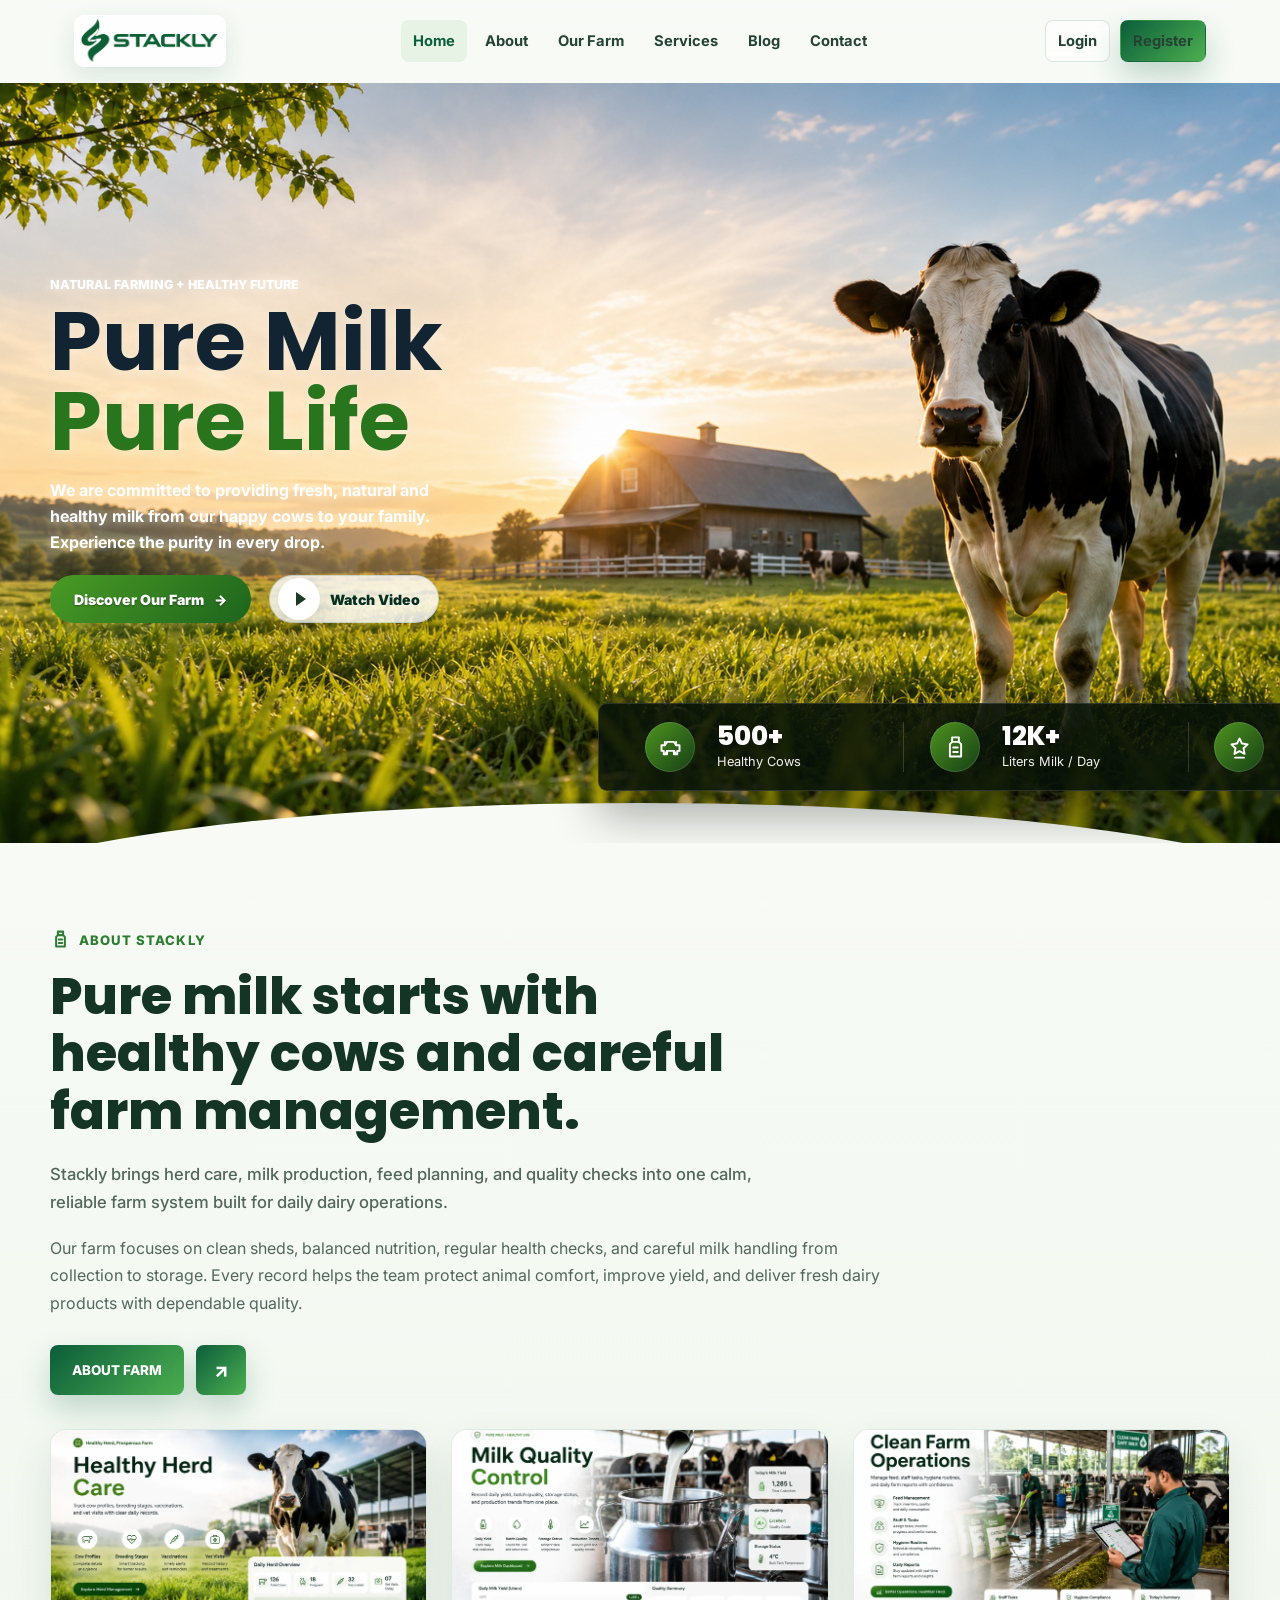
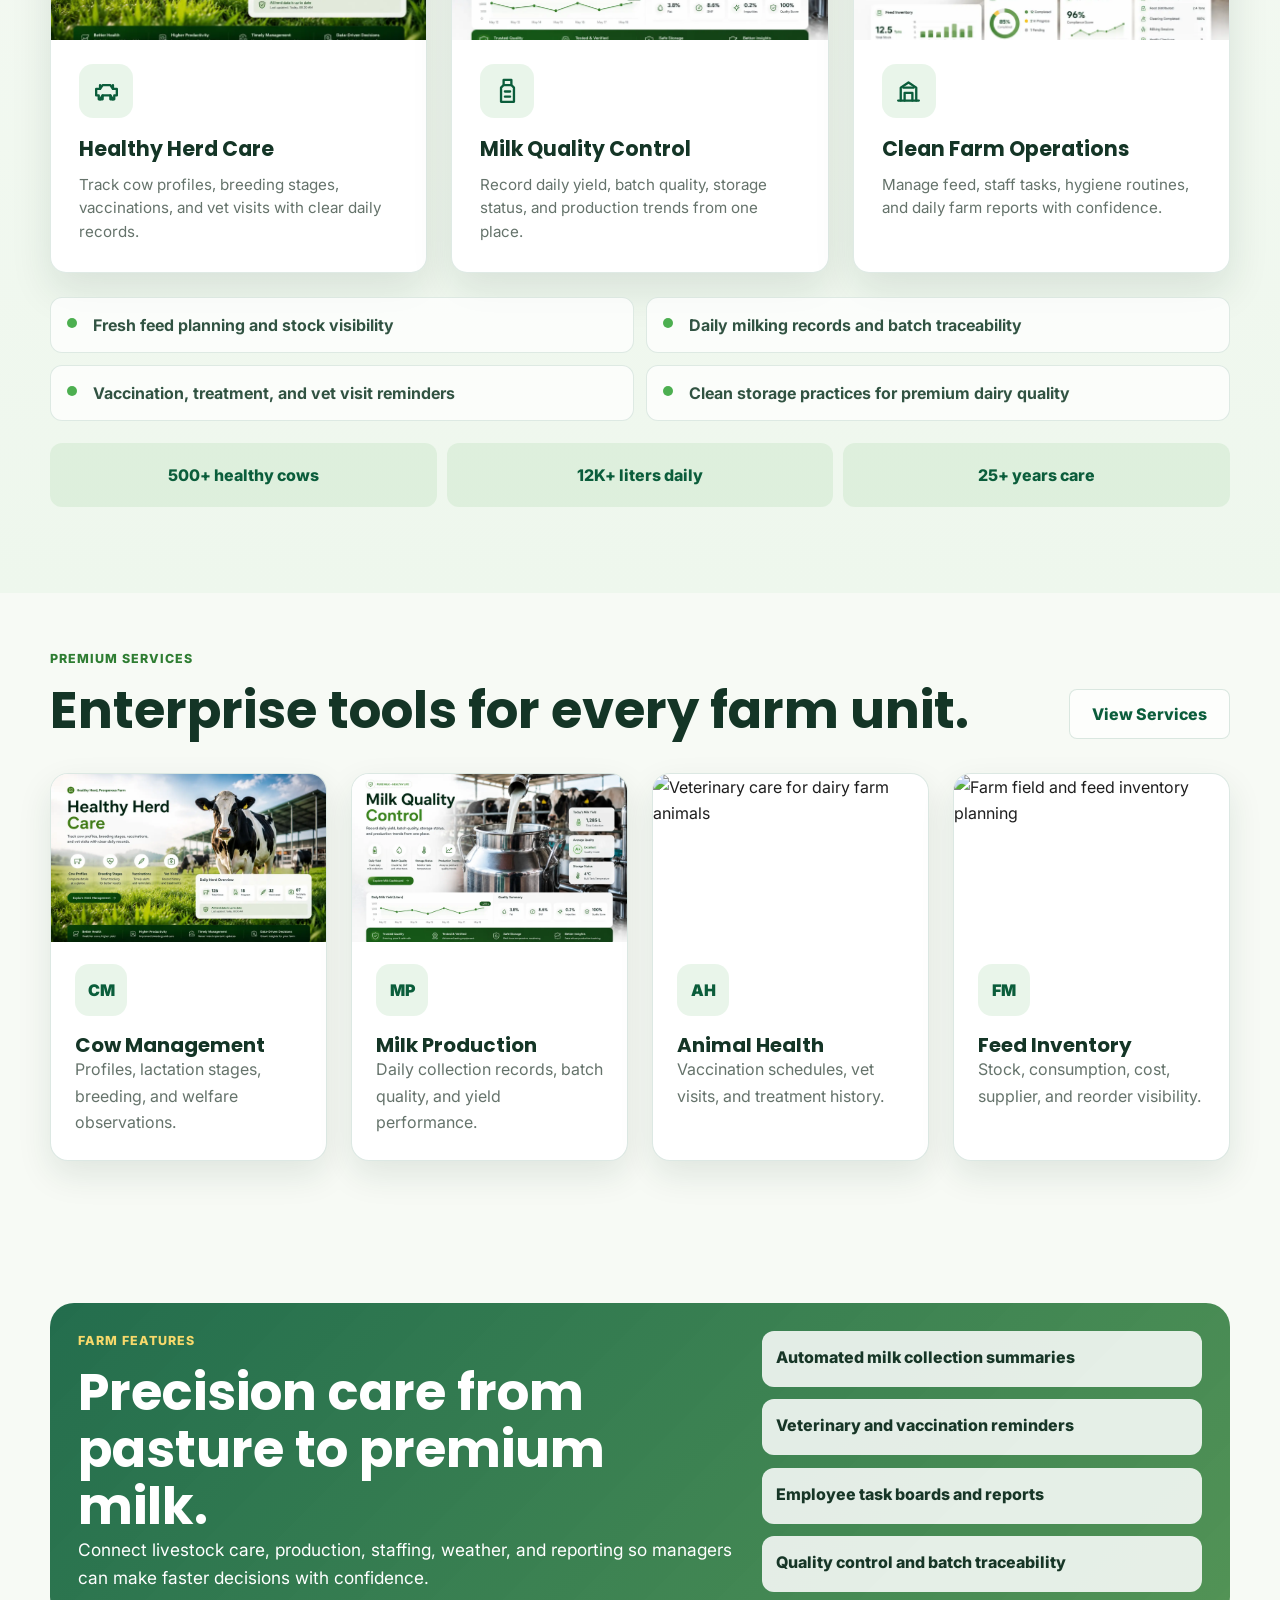
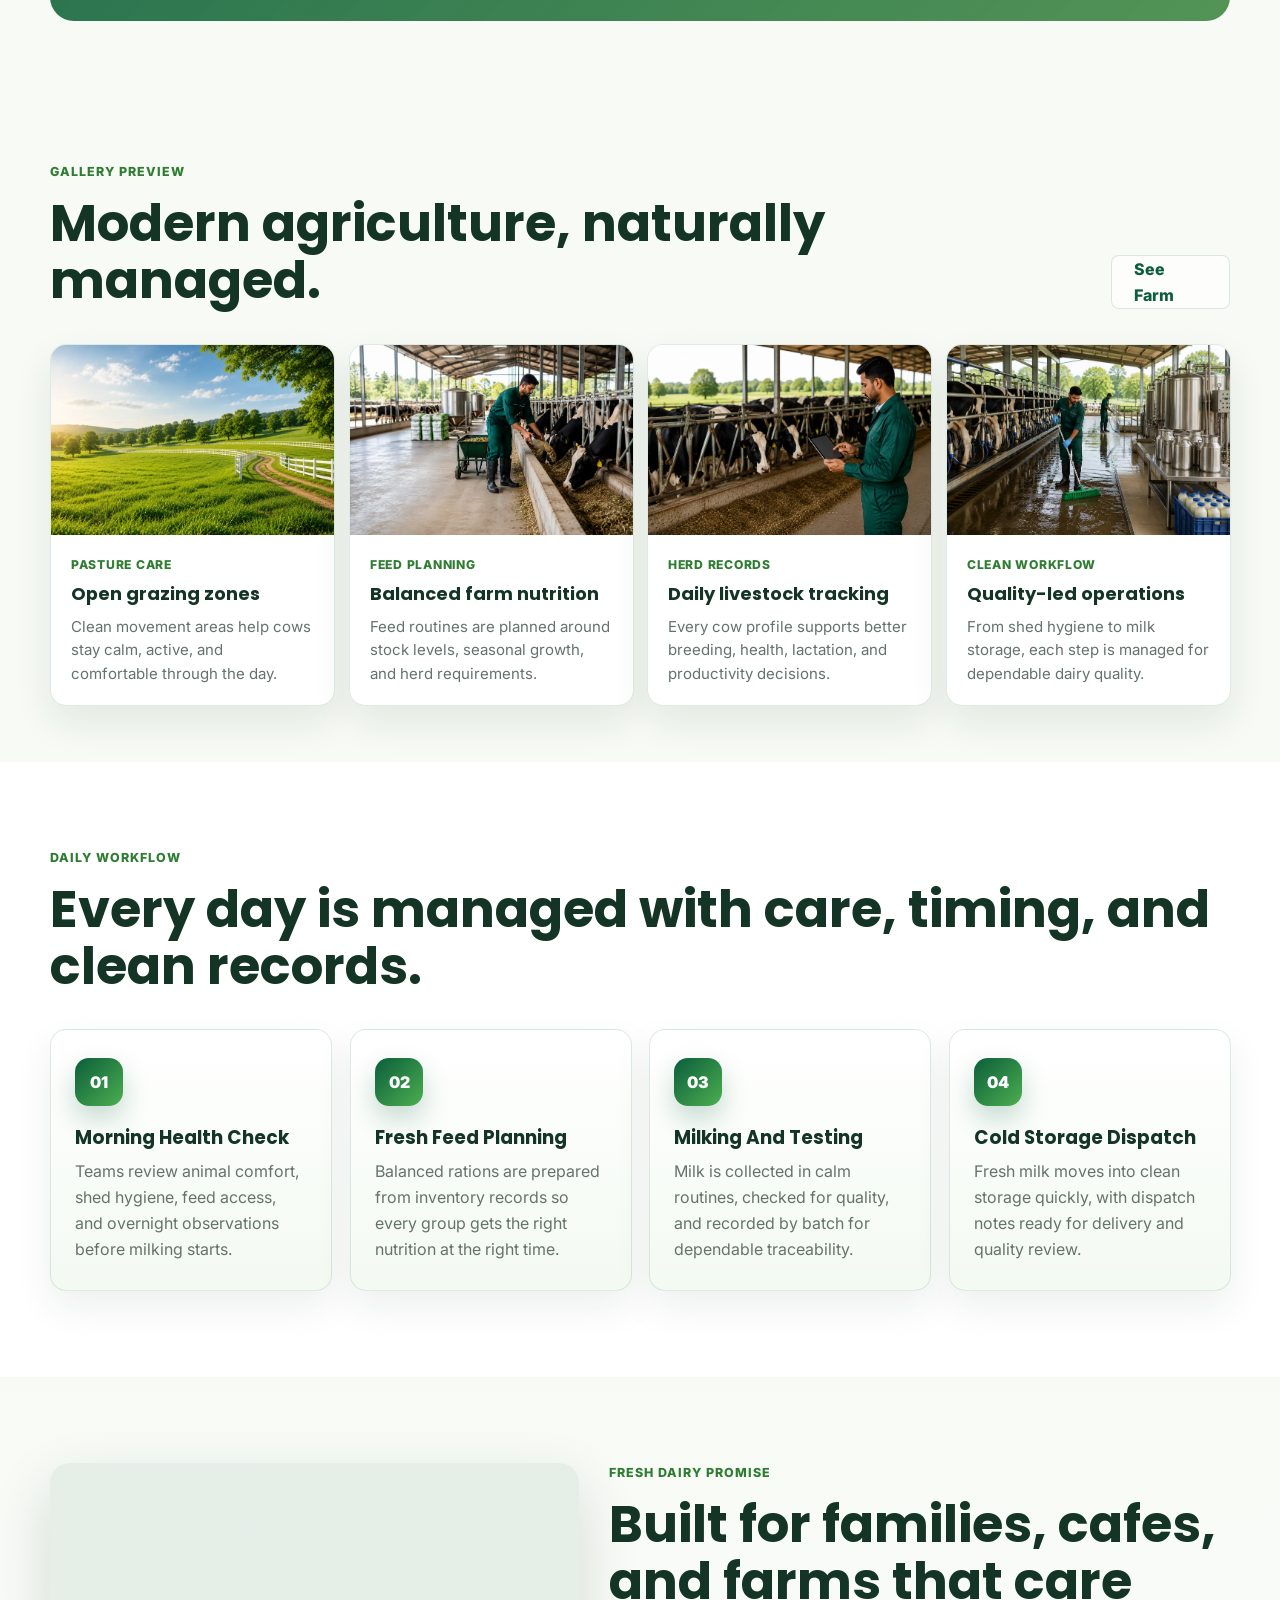
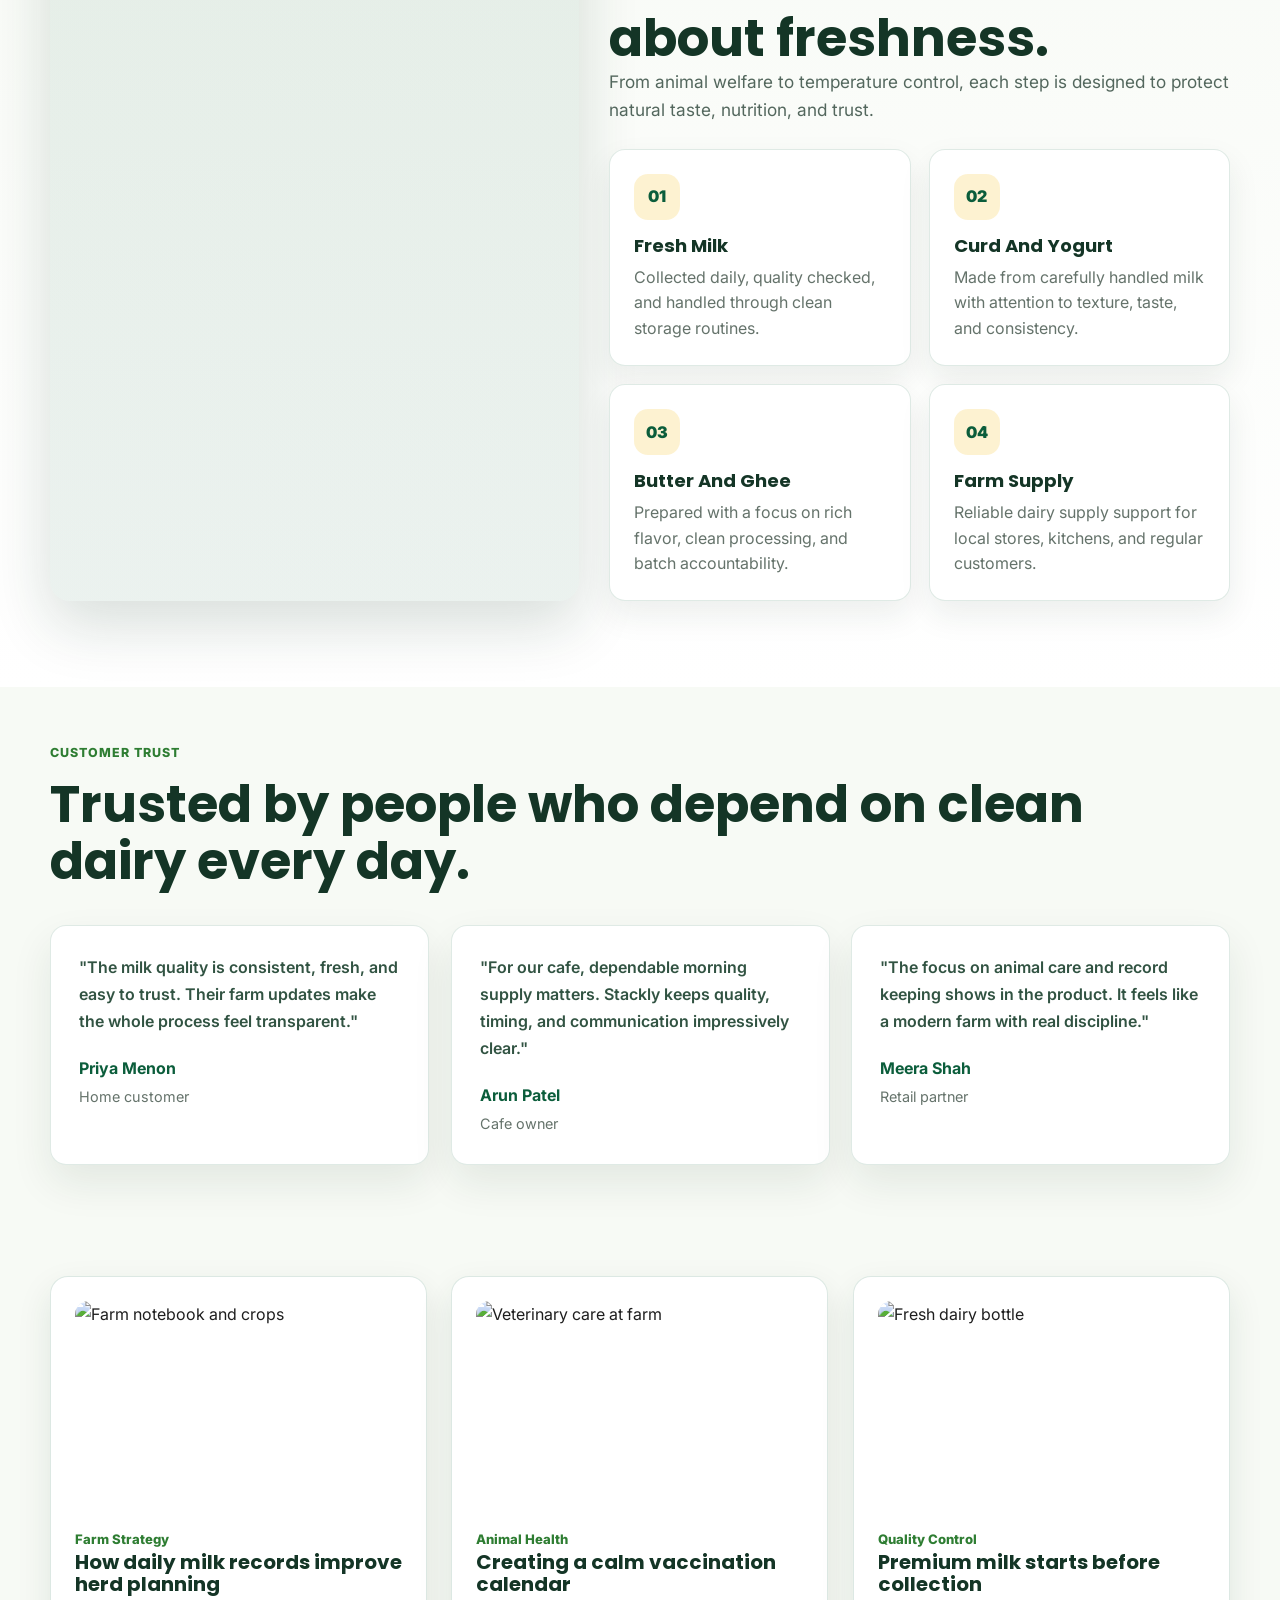
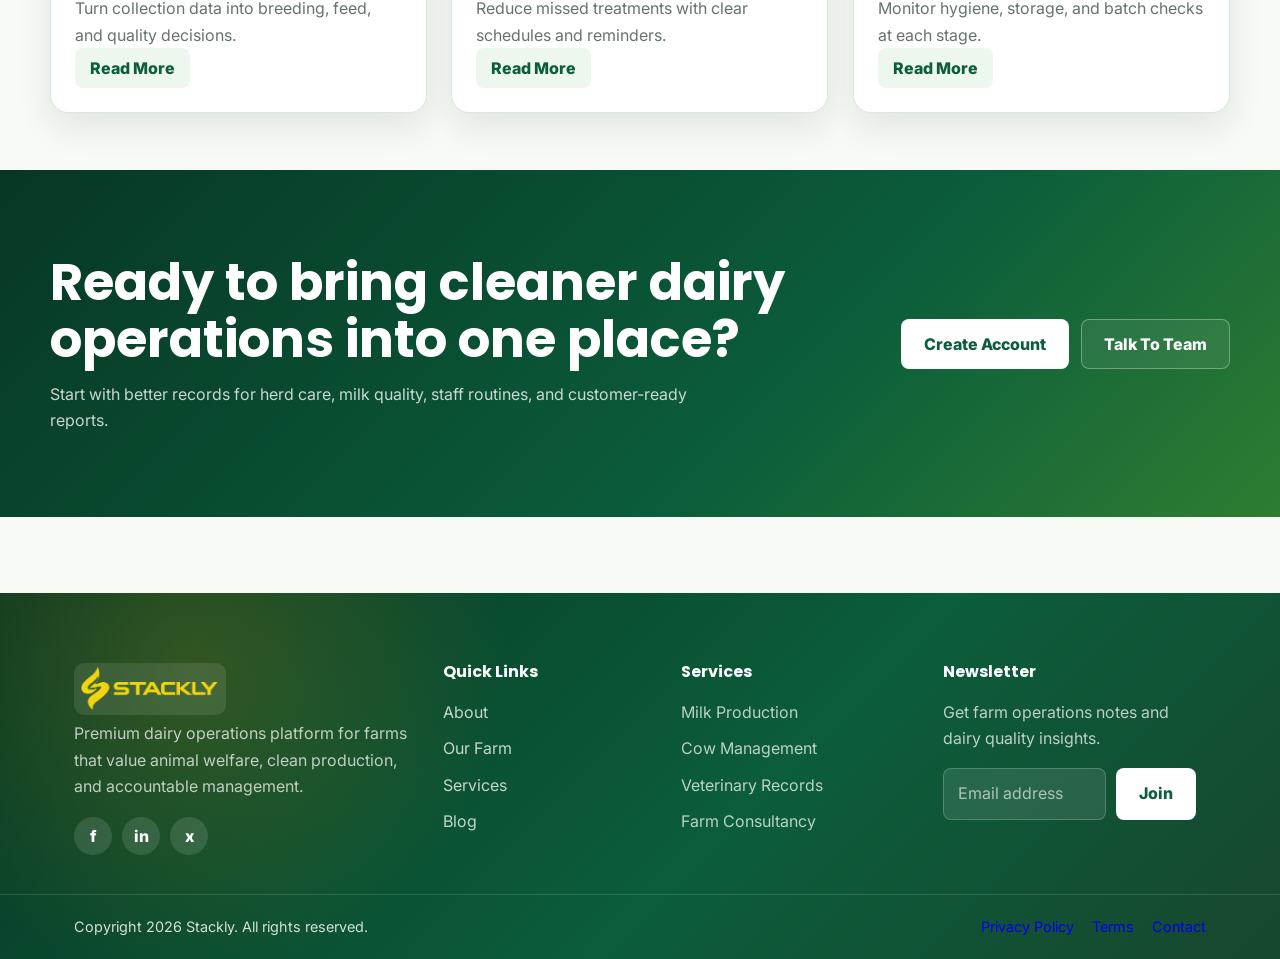
==== index.html @ cb180f00 "first commit" ====
<!DOCTYPE html>
<html lang="en">
<head>
  <meta charset="UTF-8">
  <meta name="viewport" content="width=device-width, initial-scale=1.0">
  <meta name="description" content="Stackly is a premium dairy farm management website for modern livestock, milk production, and farm operations.">
  <title>Stackly | Premium Dairy Farm Management</title>
  <link rel="stylesheet" href="css/style.css?v=9">
  <link rel="stylesheet" href="https://unpkg.com/aos@2.3.4/dist/aos.css">
  <style>
    .home-about {
      position: relative !important;
      overflow: hidden !important;
      padding: 86px 0 !important;
      background: linear-gradient(180deg, #f7faf5 0%, #eef7ed 100%) !important;
    }

    .home-about::before {
      content: none !important;
    }

    .home-about .container {
      width: min(100% - 48px, 1180px) !important;
      margin: 0 auto !important;
    }

    .home-about-grid {
      position: relative !important;
      z-index: 1 !important;
      display: grid !important;
      grid-template-columns: 1fr !important;
      gap: 0 !important;
      align-items: start !important;
    }

    .home-about-main {
      grid-column: 1 !important;
      padding: 0 !important;
      border: 0 !important;
      border-radius: 0 !important;
      background: transparent !important;
      box-shadow: none !important;
      backdrop-filter: none !important;
    }

    .about-kicker {
      display: inline-flex !important;
      align-items: center !important;
      gap: 8px !important;
      margin: 0 0 16px !important;
      color: #2e7d32 !important;
      font: 800 0.82rem/1 Inter, Arial, sans-serif !important;
      letter-spacing: 0.08em !important;
      text-transform: uppercase !important;
    }

    .about-kicker svg {
      width: 21px !important;
      height: 21px !important;
      fill: none !important;
      stroke: currentColor !important;
      stroke-width: 2.3 !important;
      stroke-linecap: round !important;
      stroke-linejoin: round !important;
    }

    .home-about-main h2 {
      max-width: 760px !important;
      color: #143526 !important;
      font: 800 clamp(2.15rem, 4vw, 3.35rem)/1.12 Poppins, Arial, sans-serif !important;
      letter-spacing: 0 !important;
      margin: 0 !important;
    }

    .home-about-main .lead {
      max-width: 760px !important;
      margin: 20px 0 0 !important;
      color: #53675d !important;
      font: 500 1.04rem/1.7 Inter, Arial, sans-serif !important;
    }

    .about-detail {
      max-width: 860px !important;
      margin: 18px 0 0 !important;
      color: #53675d !important;
      font: 400 1rem/1.72 Inter, Arial, sans-serif !important;
    }

    .home-about-actions {
      position: relative !important;
      display: flex !important;
      flex-wrap: wrap !important;
      align-items: center !important;
      gap: 12px !important;
      margin-top: 28px !important;
    }

    .home-about-actions::after {
      content: none !important;
    }

    .about-more,
    .about-arrow {
      min-height: 50px !important;
      display: inline-flex !important;
      align-items: center !important;
      justify-content: center !important;
      border-radius: 8px !important;
      color: #fff !important;
      background: linear-gradient(135deg, #0b5d3b, #4caf50) !important;
      font-weight: 800 !important;
      text-transform: uppercase !important;
      box-shadow: 0 14px 30px rgba(11, 93, 59, 0.22) !important;
      transform: none !important;
    }

    .about-more {
      padding: 0 22px !important;
      font-size: 0.84rem !important;
    }

    .about-arrow {
      width: 50px !important;
      font-size: 1.2rem !important;
      line-height: 1 !important;
    }

    .about-feature-grid {
      display: grid !important;
      grid-template-columns: repeat(3, minmax(0, 1fr)) !important;
      gap: 24px !important;
      margin-top: 34px !important;
    }

    .about-feature-card {
      min-height: 430px !important;
      padding: 0 0 28px !important;
      border: 1px solid rgba(11, 93, 59, 0.13) !important;
      border-radius: 16px !important;
      background: #fff !important;
      box-shadow: 0 18px 42px rgba(20, 54, 38, 0.11) !important;
      transform: none !important;
      overflow: hidden !important;
    }

    .about-feature-card img {
      width: 100% !important;
      height: 210px !important;
      margin: 0 0 24px !important;
      display: block !important;
      object-fit: cover !important;
      object-position: center !important;
      border-radius: 0 !important;
    }

    .about-feature-icon {
      width: 54px !important;
      height: 54px !important;
      display: grid !important;
      place-items: center !important;
      margin: 0 28px 18px !important;
      color: #0b5d3b !important;
      border-radius: 14px !important;
      background: rgba(76, 175, 80, 0.12) !important;
    }

    .about-feature-icon svg {
      width: 31px !important;
      height: 31px !important;
      fill: none !important;
      stroke: currentColor !important;
      stroke-width: 1.8 !important;
      stroke-linecap: round !important;
      stroke-linejoin: round !important;
    }

    .about-feature-card h3 {
      margin: 0 28px 11px !important;
      color: #143526 !important;
      font: 700 1.28rem/1.25 Poppins, Arial, sans-serif !important;
    }

    .about-feature-card p {
      max-width: none !important;
      color: #65736b !important;
      font: 400 0.95rem/1.55 Inter, Arial, sans-serif !important;
      margin: 0 28px !important;
    }

    .about-proof-row {
      display: grid !important;
      grid-template-columns: repeat(3, minmax(0, 1fr)) !important;
      gap: 10px !important;
      margin-top: 22px !important;
    }

    .about-proof-row span {
      min-height: 64px !important;
      display: grid !important;
      place-items: center !important;
      padding: 10px !important;
      border-radius: 12px !important;
      color: #0b5d3b !important;
      background: rgba(76, 175, 80, 0.1) !important;
      font-weight: 800 !important;
      text-align: center !important;
      line-height: 1.25 !important;
    }

    .about-care-list {
      display: grid !important;
      grid-template-columns: repeat(2, minmax(0, 1fr)) !important;
      gap: 12px !important;
      margin: 24px 0 0 !important;
      padding: 0 !important;
      list-style: none !important;
    }

    .about-care-list li {
      position: relative !important;
      padding: 14px 16px 14px 42px !important;
      border: 1px solid rgba(11, 93, 59, 0.12) !important;
      border-radius: 12px !important;
      color: #315342 !important;
      background: rgba(255, 255, 255, 0.72) !important;
      font-weight: 700 !important;
    }

    .about-care-list li::before {
      content: "" !important;
      position: absolute !important;
      left: 16px !important;
      top: 20px !important;
      width: 10px !important;
      height: 10px !important;
      border-radius: 50% !important;
      background: #4caf50 !important;
    }

    .service-card {
      overflow: hidden !important;
      padding: 0 0 24px !important;
    }

    .service-card-img {
      width: 100% !important;
      height: 168px !important;
      display: block !important;
      margin: 0 0 22px !important;
      object-fit: cover !important;
      object-position: center !important;
      border-radius: 0 !important;
    }

    .service-card .icon-box,
    .service-card h3,
    .service-card p {
      margin-left: 24px !important;
      margin-right: 24px !important;
    }

    .gallery-card {
      overflow: hidden !important;
      border: 1px solid rgba(11, 93, 59, 0.13) !important;
      border-radius: 16px !important;
      background: #ffffff !important;
      box-shadow: 0 16px 38px rgba(20, 54, 38, 0.09) !important;
      transition: transform 0.28s ease, box-shadow 0.28s ease !important;
    }

    .gallery-card:hover {
      transform: translateY(-6px) !important;
      box-shadow: 0 22px 48px rgba(20, 54, 38, 0.14) !important;
    }

    .gallery-card img {
      height: 190px !important;
      border-radius: 0 !important;
      margin: 0 !important;
    }

    .gallery-card-body {
      padding: 20px !important;
    }

    .gallery-card .meta {
      display: block !important;
      margin-bottom: 8px !important;
      color: #2e7d32 !important;
      font-size: 0.76rem !important;
      text-transform: uppercase !important;
      letter-spacing: 0.06em !important;
    }

    .gallery-card h3 {
      margin: 0 0 9px !important;
      color: #143526 !important;
      font-size: 1.12rem !important;
      line-height: 1.28 !important;
    }

    .gallery-card p {
      color: #65736b !important;
      font-size: 0.94rem !important;
      line-height: 1.55 !important;
    }

    .home-process {
      background: #ffffff !important;
    }

    .process-timeline {
      display: grid !important;
      grid-template-columns: repeat(4, minmax(0, 1fr)) !important;
      gap: 18px !important;
      counter-reset: process !important;
    }

    .process-step {
      position: relative !important;
      min-height: 260px !important;
      padding: 28px 24px !important;
      border: 1px solid rgba(11, 93, 59, 0.13) !important;
      border-radius: 16px !important;
      background: linear-gradient(180deg, #ffffff 0%, #f3faf2 100%) !important;
      box-shadow: 0 16px 36px rgba(20, 54, 38, 0.08) !important;
    }

    .process-step::before {
      counter-increment: process !important;
      content: "0" counter(process) !important;
      width: 48px !important;
      height: 48px !important;
      display: grid !important;
      place-items: center !important;
      margin-bottom: 22px !important;
      border-radius: 14px !important;
      color: #ffffff !important;
      background: linear-gradient(135deg, #0b5d3b, #4caf50) !important;
      font-weight: 900 !important;
      box-shadow: 0 12px 26px rgba(11, 93, 59, 0.22) !important;
    }

    .process-step h3 {
      margin: 0 0 10px !important;
      color: #143526 !important;
      font-size: 1.16rem !important;
    }

    .process-step p {
      color: #65736b !important;
      line-height: 1.62 !important;
    }

    .home-products {
      background: linear-gradient(180deg, #f7faf5 0%, #ffffff 100%) !important;
    }

    .product-showcase {
      display: grid !important;
      grid-template-columns: 0.92fr 1.08fr !important;
      gap: 30px !important;
      align-items: stretch !important;
    }

    .product-photo {
      min-height: 460px !important;
      border-radius: 20px !important;
      overflow: hidden !important;
      background: linear-gradient(rgba(11, 93, 59, 0.08), rgba(11, 93, 59, 0.08)), url("https://images.unsplash.com/photo-1628088062854-d1870b4553da?auto=format&fit=crop&w=1200&q=80") center/cover !important;
      box-shadow: 0 24px 60px rgba(20, 54, 38, 0.16) !important;
    }

    .product-grid {
      display: grid !important;
      grid-template-columns: repeat(2, minmax(0, 1fr)) !important;
      gap: 18px !important;
    }

    .product-card {
      padding: 24px !important;
      border: 1px solid rgba(11, 93, 59, 0.13) !important;
      border-radius: 16px !important;
      background: #ffffff !important;
      box-shadow: 0 14px 32px rgba(20, 54, 38, 0.08) !important;
    }

    .product-card span {
      width: 46px !important;
      height: 46px !important;
      display: grid !important;
      place-items: center !important;
      margin-bottom: 16px !important;
      border-radius: 14px !important;
      color: #0b5d3b !important;
      background: rgba(244, 180, 0, 0.18) !important;
      font-weight: 900 !important;
    }

    .product-card h3 {
      margin: 0 0 9px !important;
      color: #143526 !important;
      font-size: 1.14rem !important;
    }

    .product-card p {
      color: #65736b !important;
      line-height: 1.58 !important;
    }

    .testimonial-grid {
      display: grid !important;
      grid-template-columns: repeat(3, minmax(0, 1fr)) !important;
      gap: 22px !important;
    }

    .testimonial-card {
      padding: 28px !important;
      border: 1px solid rgba(11, 93, 59, 0.13) !important;
      border-radius: 16px !important;
      background: #ffffff !important;
      box-shadow: 0 18px 42px rgba(20, 54, 38, 0.09) !important;
    }

    .testimonial-card p {
      color: #315342 !important;
      font-weight: 600 !important;
      line-height: 1.68 !important;
    }

    .testimonial-card strong {
      display: block !important;
      margin-top: 20px !important;
      color: #0b5d3b !important;
    }

    .testimonial-card span {
      display: block !important;
      margin-top: 4px !important;
      color: #65736b !important;
      font-size: 0.9rem !important;
    }

    .home-cta {
      padding: 84px 0 !important;
      background: linear-gradient(135deg, #073723, #0b5d3b 62%, #2e7d32) !important;
    }

    .home-cta-box {
      display: grid !important;
      grid-template-columns: 1fr auto !important;
      gap: 26px !important;
      align-items: center !important;
    }

    .home-cta h2,
    .home-cta p {
      color: #ffffff !important;
    }

    .home-cta h2 {
      max-width: 760px !important;
      font-size: clamp(2rem, 4vw, 3.4rem) !important;
    }

    .home-cta p {
      max-width: 680px !important;
      margin-top: 12px !important;
      color: rgba(255, 255, 255, 0.78) !important;
      line-height: 1.66 !important;
    }

    .home-cta-actions {
      display: flex !important;
      flex-wrap: wrap !important;
      gap: 12px !important;
      justify-content: flex-end !important;
    }

    .home-cta .btn-outline {
      color: #ffffff !important;
      border-color: rgba(255, 255, 255, 0.32) !important;
      background: rgba(255, 255, 255, 0.08) !important;
    }

    .about-feature-card,
    .gallery-card,
    .process-step,
    .product-card,
    .testimonial-card {
      cursor: pointer !important;
      transition: transform 0.28s ease, box-shadow 0.28s ease, border-color 0.28s ease, background 0.28s ease, color 0.28s ease !important;
    }

    .about-feature-card:hover,
    .gallery-card:hover,
    .process-step:hover,
    .product-card:hover,
    .testimonial-card:hover {
      color: #ffffff !important;
      border-color: rgba(76, 175, 80, 0.62) !important;
      background: linear-gradient(135deg, #0b5d3b, #2e7d32) !important;
      box-shadow: 0 24px 58px rgba(11, 93, 59, 0.24) !important;
      transform: translateY(-6px) !important;
    }

    .about-feature-card:hover h3,
    .about-feature-card:hover p,
    .gallery-card:hover h3,
    .gallery-card:hover p,
    .gallery-card:hover .meta,
    .process-step:hover h3,
    .process-step:hover p,
    .product-card:hover h3,
    .product-card:hover p,
    .testimonial-card:hover p,
    .testimonial-card:hover strong,
    .testimonial-card:hover span {
      color: #ffffff !important;
    }

    .about-feature-card:hover .about-feature-icon,
    .product-card:hover span,
    .process-step:hover::before {
      color: #0b5d3b !important;
      background: rgba(255, 255, 255, 0.92) !important;
      box-shadow: 0 12px 26px rgba(0, 0, 0, 0.14) !important;
    }

    @media (max-width: 960px) {
      .home-about-grid {
        grid-template-columns: 1fr !important;
        gap: 24px !important;
      }

      .about-feature-grid {
        grid-template-columns: repeat(2, minmax(0, 1fr)) !important;
      }

      .process-timeline,
      .testimonial-grid {
        grid-template-columns: repeat(2, minmax(0, 1fr)) !important;
      }

      .product-showcase,
      .home-cta-box {
        grid-template-columns: 1fr !important;
      }

      .home-cta-actions {
        justify-content: flex-start !important;
      }

      .home-about-main {
        grid-column: 1 !important;
        padding: 0 !important;
      }
    }

    @media (max-width: 620px) {
      .home-about {
        padding: 62px 0 !important;
      }

      .home-about .container {
        width: min(100% - 32px, 1180px) !important;
      }

      .home-about-main {
        padding: 0 !important;
      }

      .about-feature-grid,
      .about-care-list,
      .about-proof-row,
      .process-timeline,
      .product-grid,
      .testimonial-grid {
        grid-template-columns: 1fr !important;
      }

      .product-photo {
        min-height: 320px !important;
      }

      .service-card-img {
        height: 210px !important;
      }

      .gallery-card img {
        height: 220px !important;
      }
    }
  </style>
</head>
<body>
  <header class="site-header">
    <div class="nav-wrap">
      <a class="brand" href="index.html" aria-label="Stackly home"><span class="brand-mark"><img src="assets/images/logo stackly.webp" alt="Stackly logo"></span></a>
      <button class="menu-toggle" aria-label="Open navigation" aria-expanded="false"><span></span><span></span><span></span></button>
      <div class="nav-panel">
        <nav class="nav-links" aria-label="Primary navigation">
          <a data-nav href="index.html">Home</a><a data-nav href="about.html">About</a><a data-nav href="our-farm.html">Our Farm</a><a data-nav href="services.html">Services</a><a data-nav href="blog.html">Blog</a><a data-nav href="contact.html">Contact</a>
        </nav>
        <div class="nav-actions"><a class="btn-outline" data-nav href="login.html">Login</a><a class="btn-solid" data-nav href="register.html">Register</a></div>
      </div>
    </div>
  </header>

  <main class="page-shell">
    <section class="hero hero-agri">
      <div class="container hero-agri-grid reveal">
        <div class="hero-agri-copy">
          <p class="hero-eyebrow">Natural Farming + Healthy Future</p>
          <h1>Pure Milk<br><span>Pure Life</span></h1>
          <p class="hero-agri-lead">We are committed to providing fresh, natural and healthy milk from our happy cows to your family. Experience the purity in every drop.</p>
          <div class="hero-agri-actions">
            <a class="hero-discover" href="our-farm.html">Discover Our Farm <span aria-hidden="true">&rarr;</span></a>
            <a class="hero-video" href="services.html" aria-label="Watch video"><span></span>Watch Video</a>
          </div>
        </div>
      </div>
      <div class="container hero-stats-panel reveal">
        <article><span class="hero-stat-icon" aria-hidden="true"><svg viewBox="0 0 24 24"><path d="M4 10h3l2-3h6l2 3h3v5h-2v3h-3v-3H9v3H6v-3H4v-5Z"/><path d="M7 10V7M17 10V7M9 15l-2 3M15 15l2 3"/></svg></span><strong>500+</strong><p>Healthy Cows</p></article>
        <article><span class="hero-stat-icon" aria-hidden="true"><svg viewBox="0 0 24 24"><path d="M9 3h6v4l2 2v11H7V9l2-2V3Z"/><path d="M9 7h6M10 12h4M10 16h4"/></svg></span><strong>12K+</strong><p>Liters Milk / Day</p></article>
        <article><span class="hero-stat-icon" aria-hidden="true"><svg viewBox="0 0 24 24"><path d="M12 4l2.2 4.5 5 .7-3.6 3.5.9 5-4.5-2.4-4.5 2.4.9-5L4.8 9.2l5-.7L12 4Z"/><path d="M8 21h8"/></svg></span><strong>25+</strong><p>Years Experience</p></article>
        <article><span class="hero-stat-icon" aria-hidden="true"><svg viewBox="0 0 24 24"><path d="M12 12a4 4 0 1 0 0-8 4 4 0 0 0 0 8Z"/><path d="M4 20c.8-4 3.7-6 8-6s7.2 2 8 6"/><path d="M5 11a3 3 0 0 0 2 5M19 11a3 3 0 0 1-2 5"/></svg></span><strong>15K+</strong><p>Happy Customers</p></article>
      </div>
    </section>

    <section class="section home-about">
      <div class="container home-about-grid">
        <div class="home-about-main reveal">
          <p class="about-kicker"><span aria-hidden="true"><svg viewBox="0 0 24 24"><path d="M9 3h6v4l2 2v11H7V9l2-2V3Z"/><path d="M9 7h6M10 12h4M10 16h4"/></svg></span> About Stackly</p>
          <h2>Pure milk starts with healthy cows and careful farm management.</h2>
          <p class="lead">Stackly brings herd care, milk production, feed planning, and quality checks into one calm, reliable farm system built for daily dairy operations.</p>
          <p class="about-detail">Our farm focuses on clean sheds, balanced nutrition, regular health checks, and careful milk handling from collection to storage. Every record helps the team protect animal comfort, improve yield, and deliver fresh dairy products with dependable quality.</p>
          <div class="home-about-actions">
            <a class="about-more" href="about.html">About Farm</a>
            <a class="about-arrow" href="about.html" aria-label="Learn more about Stackly">&nearr;</a>
          </div>
          <div class="about-feature-grid">
            <article class="about-feature-card">
              <img src="assets/images/healthy-herd-care-hero.webp" alt="Healthy dairy cow in pasture">
              <span class="about-feature-icon" aria-hidden="true"><svg viewBox="0 0 24 24"><path d="M4 10h3l2-3h6l2 3h3v5h-2v3h-3v-3H9v3H6v-3H4v-5Z"/><path d="M7 10V7M17 10V7M9 15l-2 3M15 15l2 3"/></svg></span>
              <h3>Healthy Herd Care</h3>
              <p>Track cow profiles, breeding stages, vaccinations, and vet visits with clear daily records.</p>
            </article>
            <article class="about-feature-card">
              <img src="assets/images/milk-quality-control-hero.webp" alt="Fresh milk quality testing and dairy production">
              <span class="about-feature-icon" aria-hidden="true"><svg viewBox="0 0 24 24"><path d="M9 3h6v4l2 2v11H7V9l2-2V3Z"/><path d="M9 7h6M10 12h4M10 16h4"/></svg></span>
              <h3>Milk Quality Control</h3>
              <p>Record daily yield, batch quality, storage status, and production trends from one place.</p>
            </article>
            <article class="about-feature-card">
              <img src="assets/images/clean-farm-operations-hero.webp" alt="Clean modern dairy farm operations">
              <span class="about-feature-icon" aria-hidden="true"><svg viewBox="0 0 24 24"><path d="M4 19h16"/><path d="M6 19V9l6-4 6 4v10"/><path d="M9 19v-6h6v6"/><path d="M8 9h8"/></svg></span>
              <h3>Clean Farm Operations</h3>
              <p>Manage feed, staff tasks, hygiene routines, and daily farm reports with confidence.</p>
            </article>
          </div>
          <ul class="about-care-list">
            <li>Fresh feed planning and stock visibility</li>
            <li>Daily milking records and batch traceability</li>
            <li>Vaccination, treatment, and vet visit reminders</li>
            <li>Clean storage practices for premium dairy quality</li>
          </ul>
          <div class="about-proof-row" aria-label="Stackly highlights">
            <span>500+ healthy cows</span>
            <span>12K+ liters daily</span>
            <span>25+ years care</span>
          </div>
        </div>
      </div>
    </section>

    <section class="section compact">
      <div class="container">
        <div class="section-head reveal"><div><p class="section-kicker">Premium services</p><h2>Enterprise tools for every farm unit.</h2></div><a class="btn-outline" href="services.html">View Services</a></div>
        <div class="grid-4">
          <article class="card service-card reveal"><img class="service-card-img" src="assets/images/healthy-herd-care-hero.webp" alt="Dairy cows tracked for herd management"><span class="icon-box">CM</span><h3>Cow Management</h3><p>Profiles, lactation stages, breeding, and welfare observations.</p></article>
          <article class="card service-card reveal"><img class="service-card-img" src="assets/images/milk-quality-control-hero.webp" alt="Milk production and quality control process"><span class="icon-box">MP</span><h3>Milk Production</h3><p>Daily collection records, batch quality, and yield performance.</p></article>
          <article class="card service-card reveal"><img class="service-card-img" src="https://images.unsplash.com/photo-1516253593875-bd7ba052fbc5?auto=format&fit=crop&w=800&q=80" alt="Veterinary care for dairy farm animals"><span class="icon-box">AH</span><h3>Animal Health</h3><p>Vaccination schedules, vet visits, and treatment history.</p></article>
          <article class="card service-card reveal"><img class="service-card-img" src="https://images.unsplash.com/photo-1560493676-04071c5f467b?auto=format&fit=crop&w=800&q=80" alt="Farm field and feed inventory planning"><span class="icon-box">FM</span><h3>Feed Inventory</h3><p>Stock, consumption, cost, supplier, and reorder visibility.</p></article>
        </div>
      </div>
    </section>

    <section class="section">
      <div class="container feature-band reveal">
        <div><p class="section-kicker" style="color:#f7d96b">Farm features</p><h2>Precision care from pasture to premium milk.</h2><p class="lead">Connect livestock care, production, staffing, weather, and reporting so managers can make faster decisions with confidence.</p></div>
        <ul class="feature-list"><li>Automated milk collection summaries</li><li>Veterinary and vaccination reminders</li><li>Employee task boards and reports</li><li>Quality control and batch traceability</li></ul>
      </div>
    </section>

    <section class="section compact">
      <div class="container">
        <div class="section-head reveal"><div><p class="section-kicker">Gallery preview</p><h2>Modern agriculture, naturally managed.</h2></div><a class="btn-outline" href="our-farm.html">See Farm</a></div>
        <div class="gallery-grid reveal">
          <article class="gallery-card"><img src="assets/images/pasture-care-background.webp" alt="Cow in open pasture"><div class="gallery-card-body"><span class="meta">Pasture care</span><h3>Open grazing zones</h3><p>Clean movement areas help cows stay calm, active, and comfortable through the day.</p></div></article>
          <article class="gallery-card"><img src="assets/images/feed-planning-background.webp" alt="Agricultural field at sunrise"><div class="gallery-card-body"><span class="meta">Feed planning</span><h3>Balanced farm nutrition</h3><p>Feed routines are planned around stock levels, seasonal growth, and herd requirements.</p></div></article>
          <article class="gallery-card"><img src="assets/images/herd-records-background.webp" alt="Dairy cattle on a farm"><div class="gallery-card-body"><span class="meta">Herd records</span><h3>Daily livestock tracking</h3><p>Every cow profile supports better breeding, health, lactation, and productivity decisions.</p></div></article>
          <article class="gallery-card"><img src="assets/images/clean-workflow-quality-led-operations.webp" alt="Green rural landscape"><div class="gallery-card-body"><span class="meta">Clean workflow</span><h3>Quality-led operations</h3><p>From shed hygiene to milk storage, each step is managed for dependable dairy quality.</p></div></article>
        </div>
      </div>
    </section>

    <section class="section home-process">
      <div class="container">
        <div class="section-head reveal"><div><p class="section-kicker">Daily workflow</p><h2>Every day is managed with care, timing, and clean records.</h2></div></div>
        <div class="process-timeline">
          <article class="process-step reveal"><h3>Morning Health Check</h3><p>Teams review animal comfort, shed hygiene, feed access, and overnight observations before milking starts.</p></article>
          <article class="process-step reveal"><h3>Fresh Feed Planning</h3><p>Balanced rations are prepared from inventory records so every group gets the right nutrition at the right time.</p></article>
          <article class="process-step reveal"><h3>Milking And Testing</h3><p>Milk is collected in calm routines, checked for quality, and recorded by batch for dependable traceability.</p></article>
          <article class="process-step reveal"><h3>Cold Storage Dispatch</h3><p>Fresh milk moves into clean storage quickly, with dispatch notes ready for delivery and quality review.</p></article>
        </div>
      </div>
    </section>

    <section class="section home-products">
      <div class="container product-showcase">
        <div class="product-photo reveal" role="img" aria-label="Fresh dairy products and milk bottles"></div>
        <div class="reveal">
          <p class="section-kicker">Fresh dairy promise</p>
          <h2>Built for families, cafes, and farms that care about freshness.</h2>
          <p class="lead">From animal welfare to temperature control, each step is designed to protect natural taste, nutrition, and trust.</p>
          <div class="product-grid" style="margin-top:24px">
            <article class="product-card"><span>01</span><h3>Fresh Milk</h3><p>Collected daily, quality checked, and handled through clean storage routines.</p></article>
            <article class="product-card"><span>02</span><h3>Curd And Yogurt</h3><p>Made from carefully handled milk with attention to texture, taste, and consistency.</p></article>
            <article class="product-card"><span>03</span><h3>Butter And Ghee</h3><p>Prepared with a focus on rich flavor, clean processing, and batch accountability.</p></article>
            <article class="product-card"><span>04</span><h3>Farm Supply</h3><p>Reliable dairy supply support for local stores, kitchens, and regular customers.</p></article>
          </div>
        </div>
      </div>
    </section>

    <section class="section compact">
      <div class="container">
        <div class="section-head reveal"><div><p class="section-kicker">Customer trust</p><h2>Trusted by people who depend on clean dairy every day.</h2></div></div>
        <div class="testimonial-grid">
          <article class="testimonial-card reveal"><p>"The milk quality is consistent, fresh, and easy to trust. Their farm updates make the whole process feel transparent."</p><strong>Priya Menon</strong><span>Home customer</span></article>
          <article class="testimonial-card reveal"><p>"For our cafe, dependable morning supply matters. Stackly keeps quality, timing, and communication impressively clear."</p><strong>Arun Patel</strong><span>Cafe owner</span></article>
          <article class="testimonial-card reveal"><p>"The focus on animal care and record keeping shows in the product. It feels like a modern farm with real discipline."</p><strong>Meera Shah</strong><span>Retail partner</span></article>
        </div>
      </div>
    </section>

    <section class="section compact">
      <div class="container grid-3">
        <article class="card blog-card reveal"><img src="https://images.unsplash.com/photo-1499529112087-3cb3b73cec95?auto=format&fit=crop&w=800&q=80" alt="Farm notebook and crops"><p class="meta">Farm Strategy</p><h3>How daily milk records improve herd planning</h3><p>Turn collection data into breeding, feed, and quality decisions.</p><a class="btn-small" href="blog.html">Read More</a></article>
        <article class="card blog-card reveal"><img src="https://images.unsplash.com/photo-1516253593875-bd7ba052fbc5?auto=format&fit=crop&w=800&q=80" alt="Veterinary care at farm"><p class="meta">Animal Health</p><h3>Creating a calm vaccination calendar</h3><p>Reduce missed treatments with clear schedules and reminders.</p><a class="btn-small" href="blog.html">Read More</a></article>
        <article class="card blog-card reveal"><img src="https://images.unsplash.com/photo-1516467508483-a7212febe31a?auto=format&fit=crop&w=800&q=80" alt="Fresh dairy bottle"><p class="meta">Quality Control</p><h3>Premium milk starts before collection</h3><p>Monitor hygiene, storage, and batch checks at each stage.</p><a class="btn-small" href="blog.html">Read More</a></article>
      </div>
    </section>

    <section class="home-cta">
      <div class="container home-cta-box reveal">
        <div>
          <h2>Ready to bring cleaner dairy operations into one place?</h2>
          <p>Start with better records for herd care, milk quality, staff routines, and customer-ready reports.</p>
        </div>
        <div class="home-cta-actions">
          <a class="btn-light" href="register.html">Create Account</a>
          <a class="btn-outline" href="contact.html">Talk To Team</a>
        </div>
      </div>
    </section>
  </main>

  <footer class="site-footer">
    <div class="footer-grid">
      <div class="footer-col"><a class="brand" href="index.html"><span class="brand-mark"><img src="assets/images/logo stackly.webp" alt="Stackly logo"></span></a><p>Premium dairy operations platform for farms that value animal welfare, clean production, and accountable management.</p><div class="social-row"><a href="404.html">f</a><a href="404.html">in</a><a href="404.html">x</a></div></div>
      <div class="footer-col"><h3>Quick Links</h3><ul><li><a href="about.html">About</a></li><li><a href="our-farm.html">Our Farm</a></li><li><a href="services.html">Services</a></li><li><a href="blog.html">Blog</a></li></ul></div>
      <div class="footer-col"><h3>Services</h3><ul><li>Milk Production</li><li>Cow Management</li><li>Veterinary Records</li><li>Farm Consultancy</li></ul></div>
      <div class="footer-col"><h3>Newsletter</h3><p>Get farm operations notes and dairy quality insights.</p><form class="newsletter-form" data-newsletter><input type="email" placeholder="Email address" required><button class="btn-light" type="submit">Join</button><span class="success-message"></span></form></div>
    </div>
    <div class="footer-bottom"><div class="footer-bottom-inner"><span>Copyright <span data-year></span> Stackly. All rights reserved.</span><div class="footer-legal"><a href="404.html">Privacy Policy</a><a href="404.html">Terms</a><a href="contact.html">Contact</a></div></div></div>
  </footer>
  <button class="back-to-top" aria-label="Back to top">&uarr;</button>
  <script src="js/navigation.js"></script><script src="https://unpkg.com/aos@2.3.4/dist/aos.js"></script><script src="js/animations.js"></script><script src="js/counter.js"></script><script src="js/slider.js"></script><script src="js/main.js"></script>
</body>
</html>
---- css/style.css ----
@import url("https://fonts.googleapis.com/css2?family=Inter:wght@400;500;600;700;800&family=Poppins:wght@600;700;800&display=swap");
@import url("./variables.css");
@import url("./header.css");
@import url("./footer.css");
@import url("./animations.css");
@import url("./pages.css?v=3");
@import url("./responsive.css?v=3");

* {
  box-sizing: border-box;
}

html {
  scroll-behavior: smooth;
}

body {
  margin: 0;
  min-width: 320px;
  color: var(--text);
  background: var(--background);
  font-family: var(--font-body);
  line-height: 1.65;
}

body.nav-open {
  overflow: hidden;
}

img {
  max-width: 100%;
  display: block;
}

a {
  text-decoration: none;
}

ul {
  list-style: none;
  padding: 0;
  margin: 0;
}

button,
input,
textarea,
select {
  font: inherit;
}

button,
a {
  -webkit-tap-highlight-color: transparent;
}

.container {
  width: min(100% - 48px, var(--max));
  margin: 0 auto;
}

.section {
  padding: 86px 0;
}

.section.compact {
  padding: 56px 0;
}

.section-kicker {
  margin: 0 0 12px;
  color: var(--secondary);
  font-weight: 800;
  text-transform: uppercase;
  letter-spacing: 0.08em;
  font-size: 0.78rem;
}

h1,
h2,
h3,
h4 {
  margin: 0;
  color: #143526;
  font-family: var(--font-heading);
  line-height: 1.12;
}

h1 {
  font-size: clamp(2.8rem, 7vw, 5.9rem);
  letter-spacing: 0;
}

h2 {
  font-size: clamp(2rem, 4vw, 3.45rem);
}

h3 {
  font-size: 1.25rem;
}

p {
  margin: 0;
  color: var(--muted);
}

.lead {
  max-width: 720px;
  font-size: 1.08rem;
  color: #53675d;
}

.section-head {
  display: flex;
  align-items: end;
  justify-content: space-between;
  gap: 24px;
  margin-bottom: 34px;
}

.section-head p {
  max-width: 560px;
}

.btn-solid,
.btn-outline,
.btn-light,
.btn-small {
  position: relative;
  overflow: hidden;
  display: inline-flex;
  align-items: center;
  justify-content: center;
  gap: 8px;
  border-radius: var(--radius);
  border: 1px solid transparent;
  cursor: pointer;
  font-weight: 800;
  transition: transform 0.2s ease, box-shadow 0.2s ease, background 0.2s ease;
}

.btn-solid {
  min-height: 50px;
  padding: 0 22px;
  color: var(--white);
  background: linear-gradient(135deg, var(--primary), var(--accent));
  box-shadow: 0 14px 30px rgba(11, 93, 59, 0.24);
}

.btn-outline {
  min-height: 50px;
  padding: 0 22px;
  color: var(--primary);
  background: rgba(255, 255, 255, 0.68);
  border-color: var(--line);
}

.btn-light {
  min-height: 50px;
  padding: 0 22px;
  color: var(--primary);
  background: var(--white);
}

.btn-small {
  min-height: 40px;
  padding: 0 14px;
  color: var(--primary);
  background: rgba(76, 175, 80, 0.1);
}

.btn-solid:hover,
.btn-outline:hover,
.btn-light:hover,
.btn-small:hover,
.card:hover {
  transform: translateY(-3px);
}

.card {
  border: 1px solid var(--line);
  border-radius: var(--radius-lg);
  background: var(--white);
  box-shadow: var(--shadow-soft);
  transition: transform 0.25s ease, box-shadow 0.25s ease, border-color 0.25s ease, background 0.25s ease, color 0.25s ease;
}

.card:not(.contact-form):hover {
  color: var(--white);
  border-color: rgba(76, 175, 80, 0.62);
  background: linear-gradient(135deg, #0b5d3b, #2e7d32);
  box-shadow: 0 24px 58px rgba(11, 93, 59, 0.24);
  cursor: pointer;
}

.card:not(.contact-form):hover h1,
.card:not(.contact-form):hover h2,
.card:not(.contact-form):hover h3,
.card:not(.contact-form):hover h4,
.card:not(.contact-form):hover p,
.card:not(.contact-form):hover li,
.card:not(.contact-form):hover strong,
.card:not(.contact-form):hover span,
.card:not(.contact-form):hover .meta,
.card:not(.contact-form):hover .stat-number {
  color: var(--white);
}

.card:not(.contact-form):hover .icon-box,
.card:not(.contact-form):hover .timeline-year {
  color: #0b5d3b;
  background: rgba(255, 255, 255, 0.92);
}

.feature-card,
.service-card,
.blog-card,
.value-card,
.timeline-item,
.dashboard-card,
.sidebar-box {
  cursor: pointer;
}

.glass {
  border: 1px solid rgba(255, 255, 255, 0.42);
  background: var(--glass);
  box-shadow: var(--shadow-soft);
  backdrop-filter: blur(20px);
}

.grid-2,
.grid-3,
.grid-4 {
  display: grid;
  gap: 24px;
}

.grid-2 { grid-template-columns: repeat(2, minmax(0, 1fr)); }
.grid-3 { grid-template-columns: repeat(3, minmax(0, 1fr)); }
.grid-4 { grid-template-columns: repeat(4, minmax(0, 1fr)); }

.stat-number {
  color: var(--primary);
  font: 800 2.45rem var(--font-heading);
}

.form-field {
  position: relative;
  display: grid;
  gap: 8px;
}

.form-field label {
  color: #2d4739;
  font-weight: 800;
  font-size: 0.9rem;
}

input,
textarea,
select {
  width: 100%;
  min-height: 52px;
  border: 1px solid rgba(11, 93, 59, 0.16);
  border-radius: var(--radius);
  padding: 0 14px;
  color: var(--text);
  background: rgba(255, 255, 255, 0.86);
  outline: none;
  transition: border-color 0.2s ease, box-shadow 0.2s ease;
}

textarea {
  min-height: 130px;
  padding-top: 14px;
  resize: vertical;
}

input:focus,
textarea:focus,
select:focus {
  border-color: var(--accent);
  box-shadow: 0 0 0 4px rgba(76, 175, 80, 0.14);
}

.error-message {
  min-height: 18px;
  color: #b42318;
  font-size: 0.82rem;
}

.success-message {
  color: var(--primary);
  font-weight: 800;
}

.page-hero {
  position: relative;
  min-height: 430px;
  display: grid;
  align-items: center;
  overflow: hidden;
  color: var(--white);
  background: linear-gradient(120deg, rgba(6, 55, 34, 0.88), rgba(11, 93, 59, 0.58)), var(--hero-image);
  background-size: cover;
  background-position: center;
}

.page-hero h1,
.page-hero p {
  color: var(--white);
}

.page-hero .lead {
  color: rgba(255, 255, 255, 0.82);
}
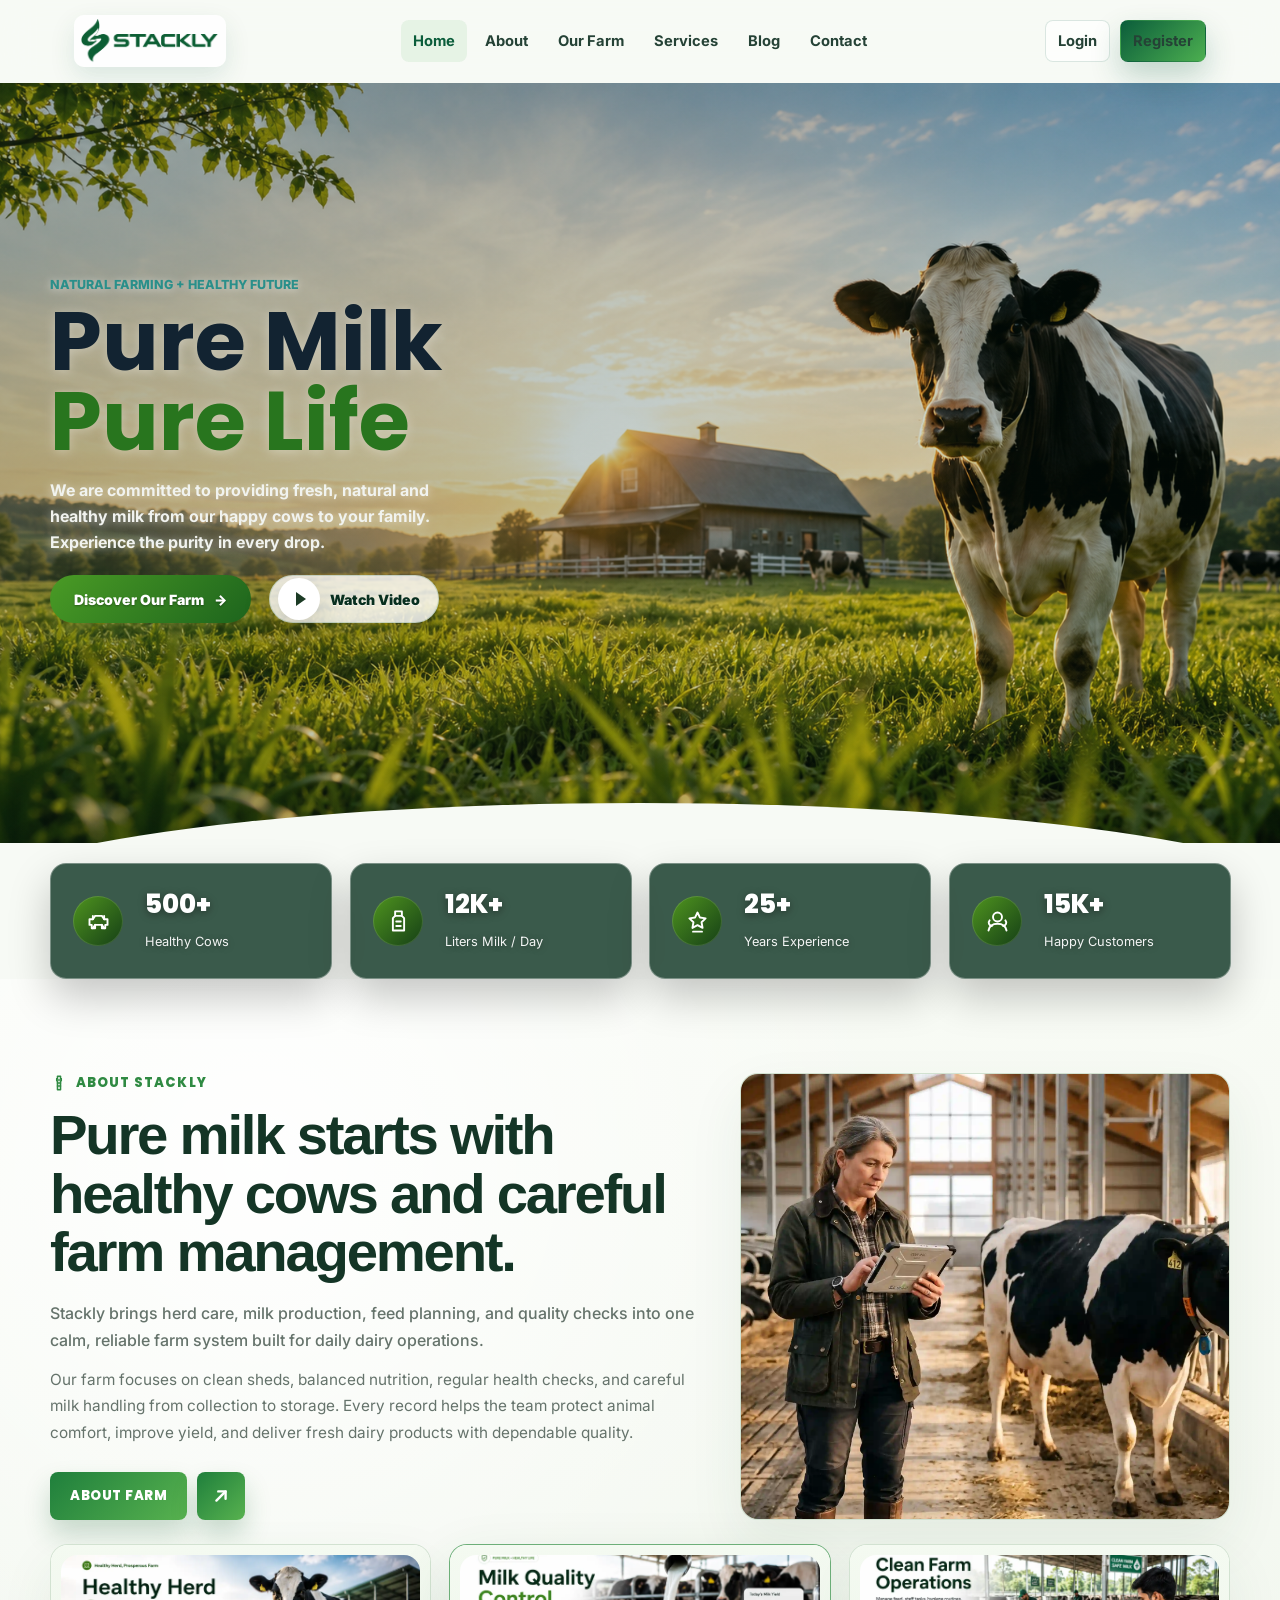
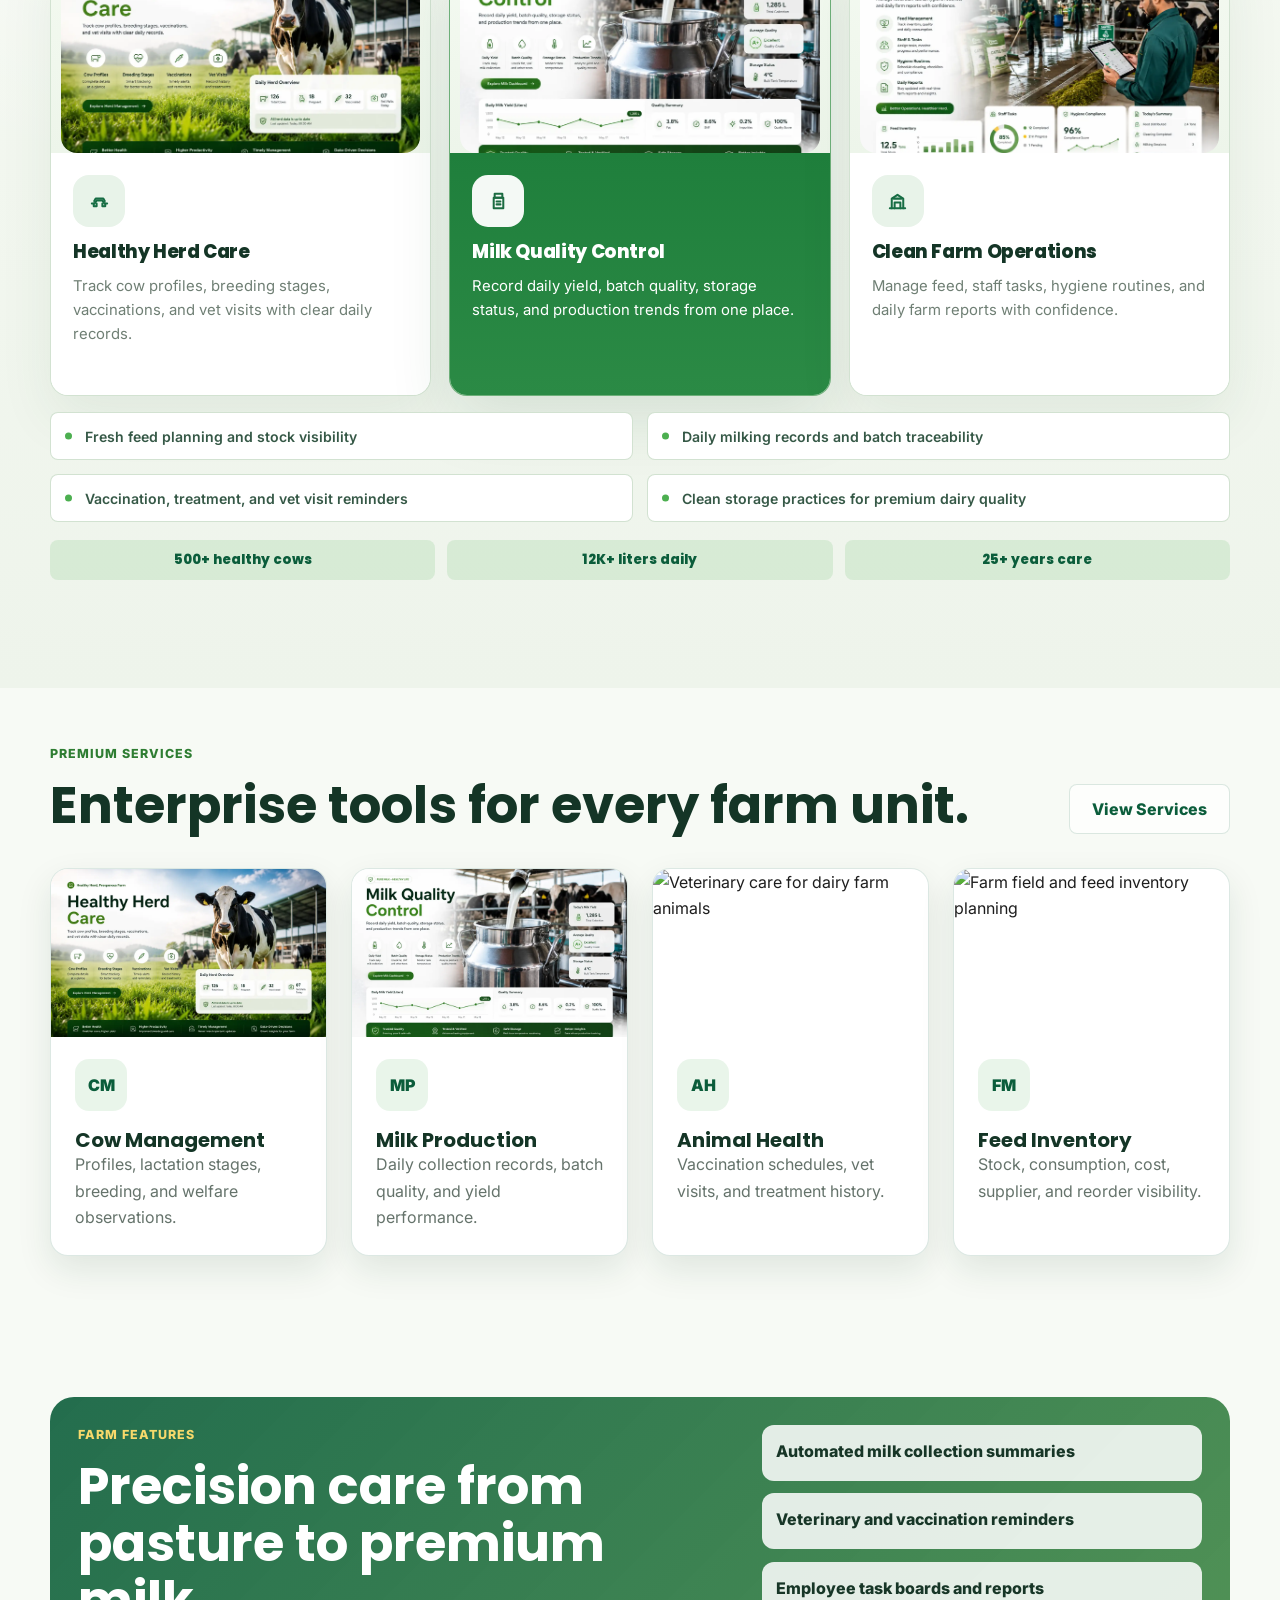
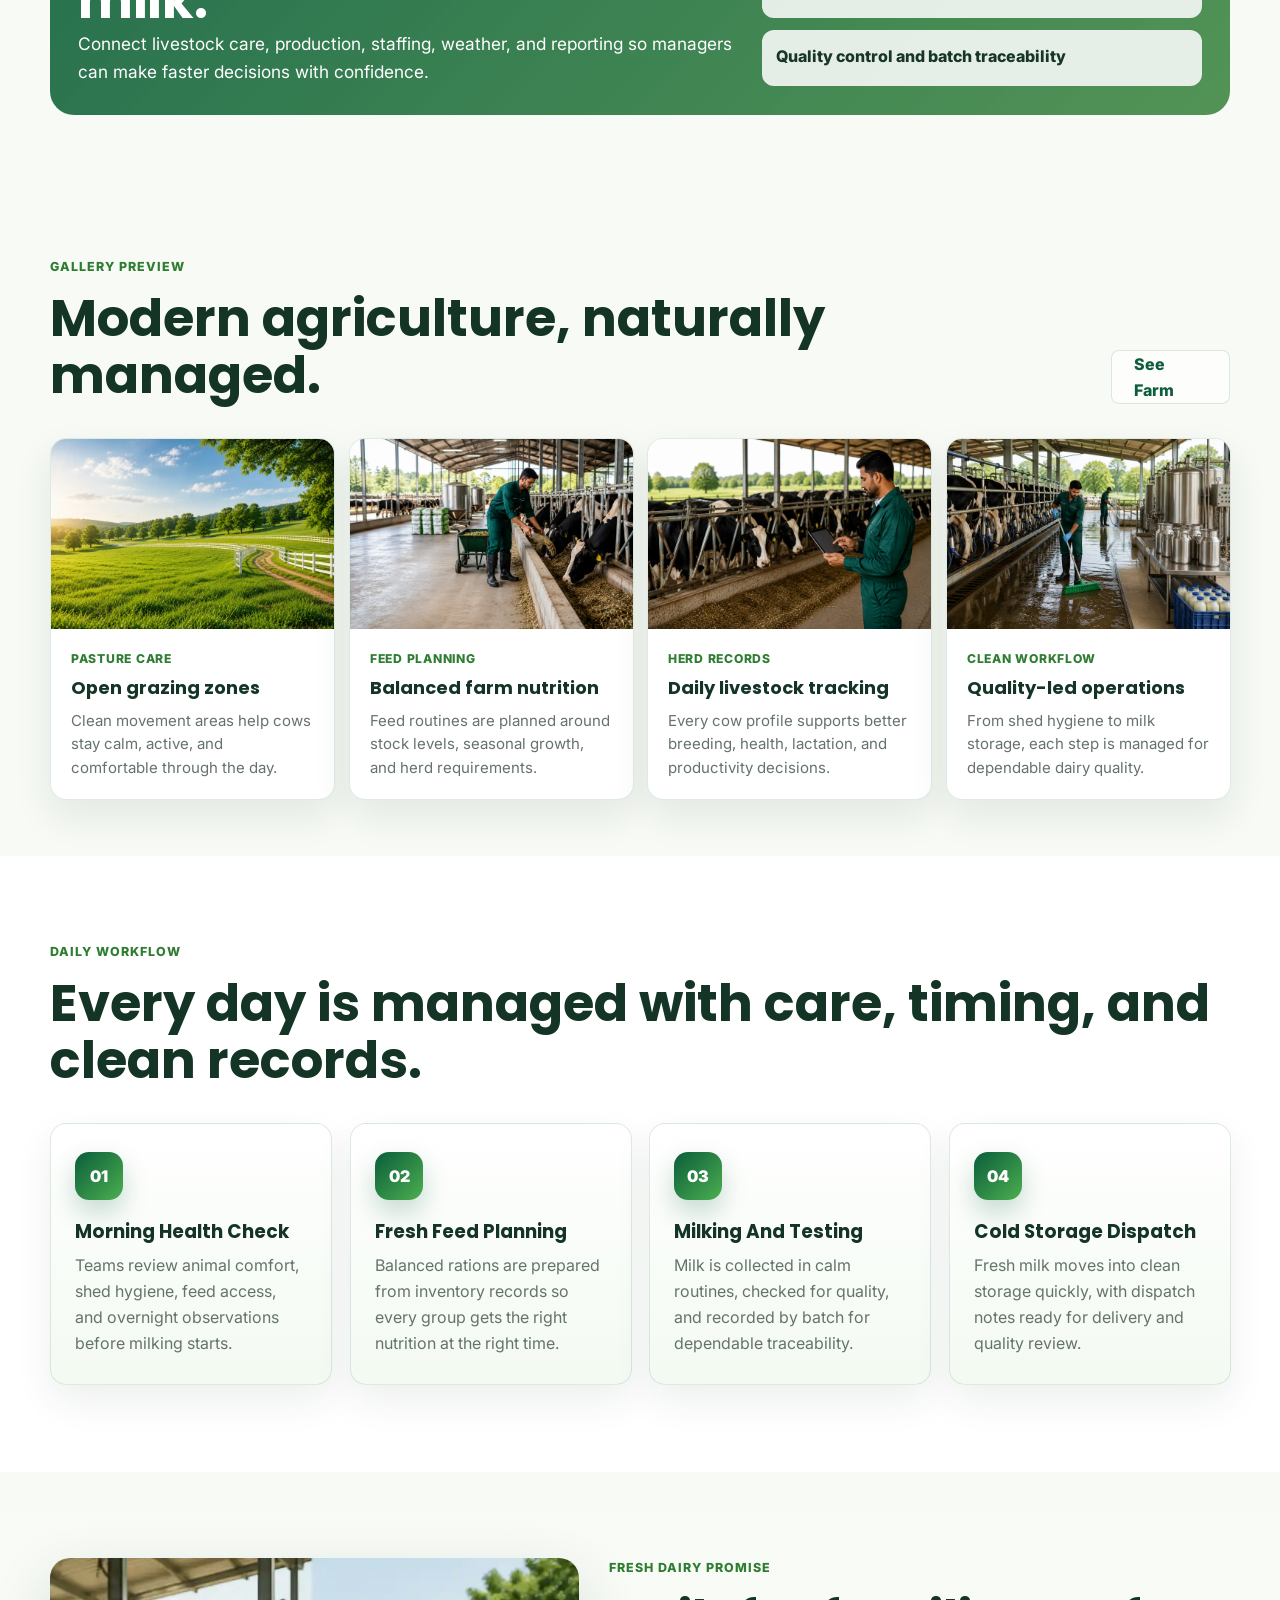
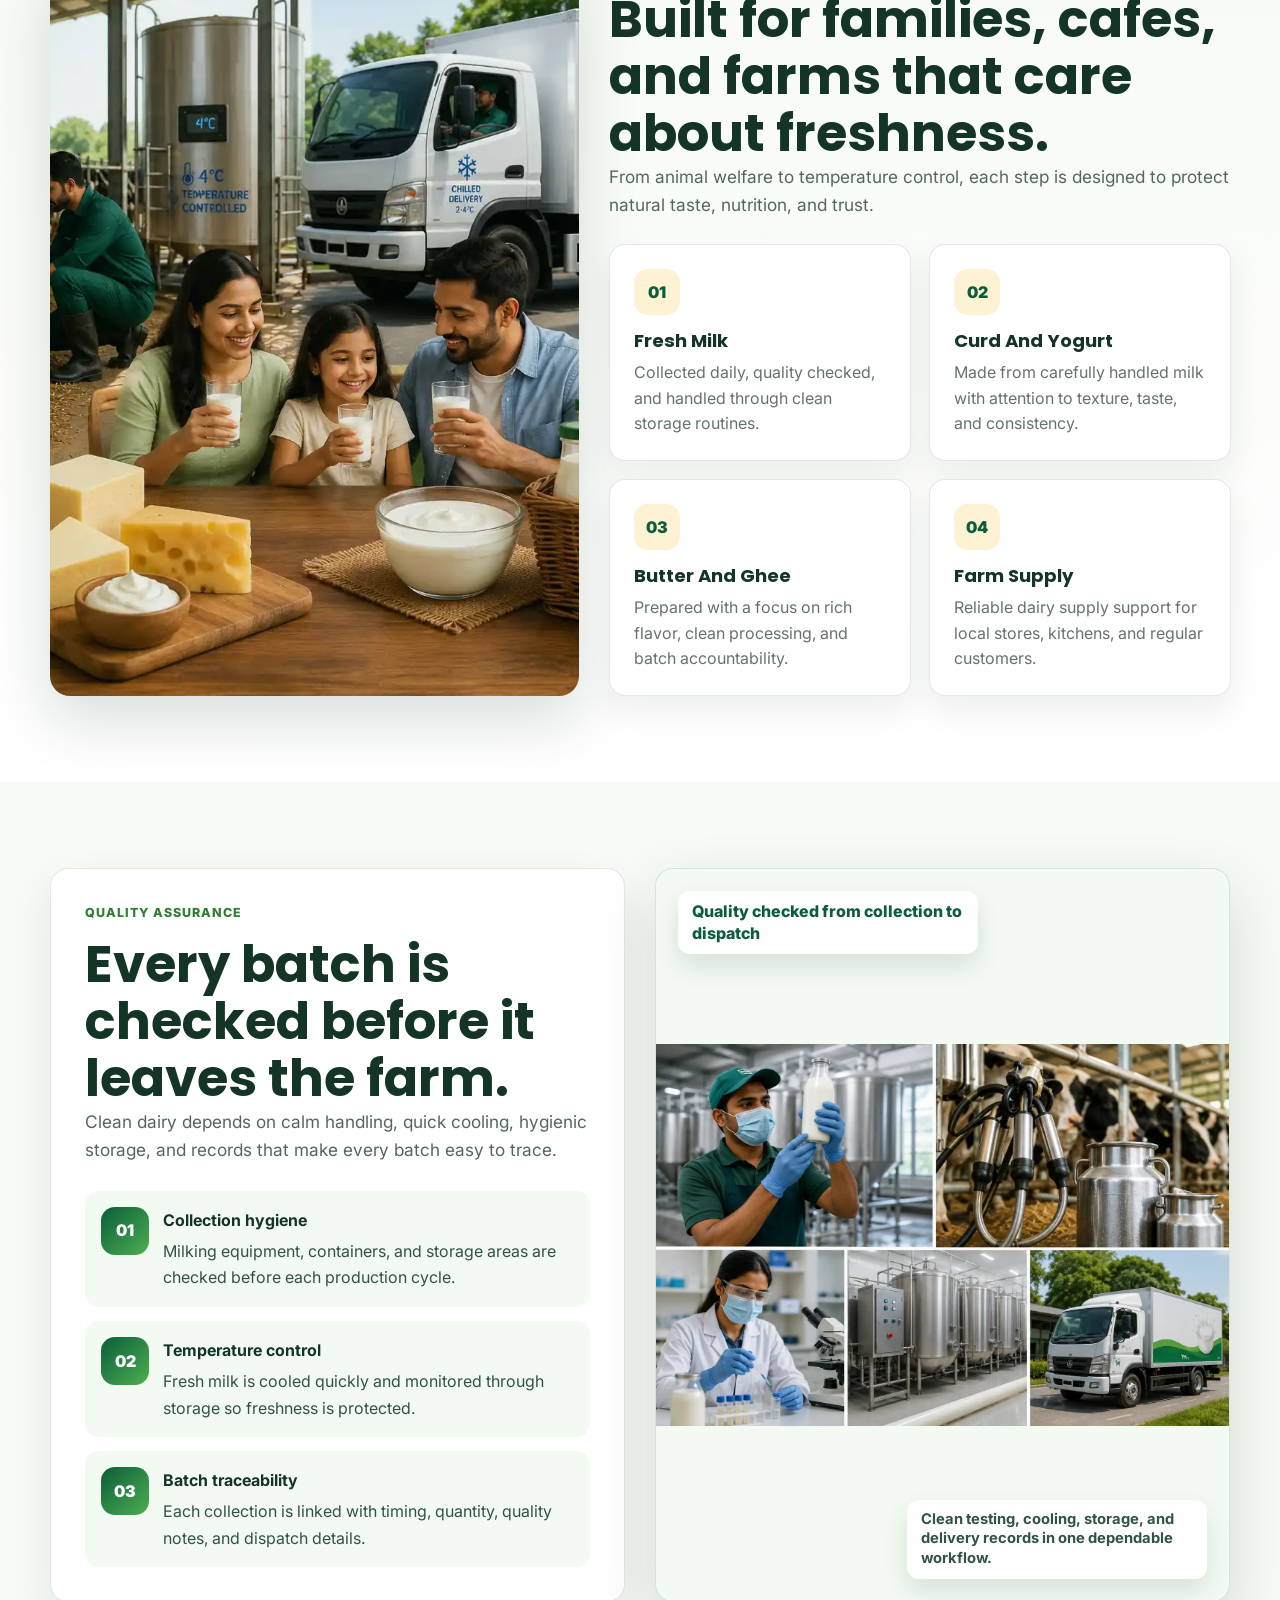
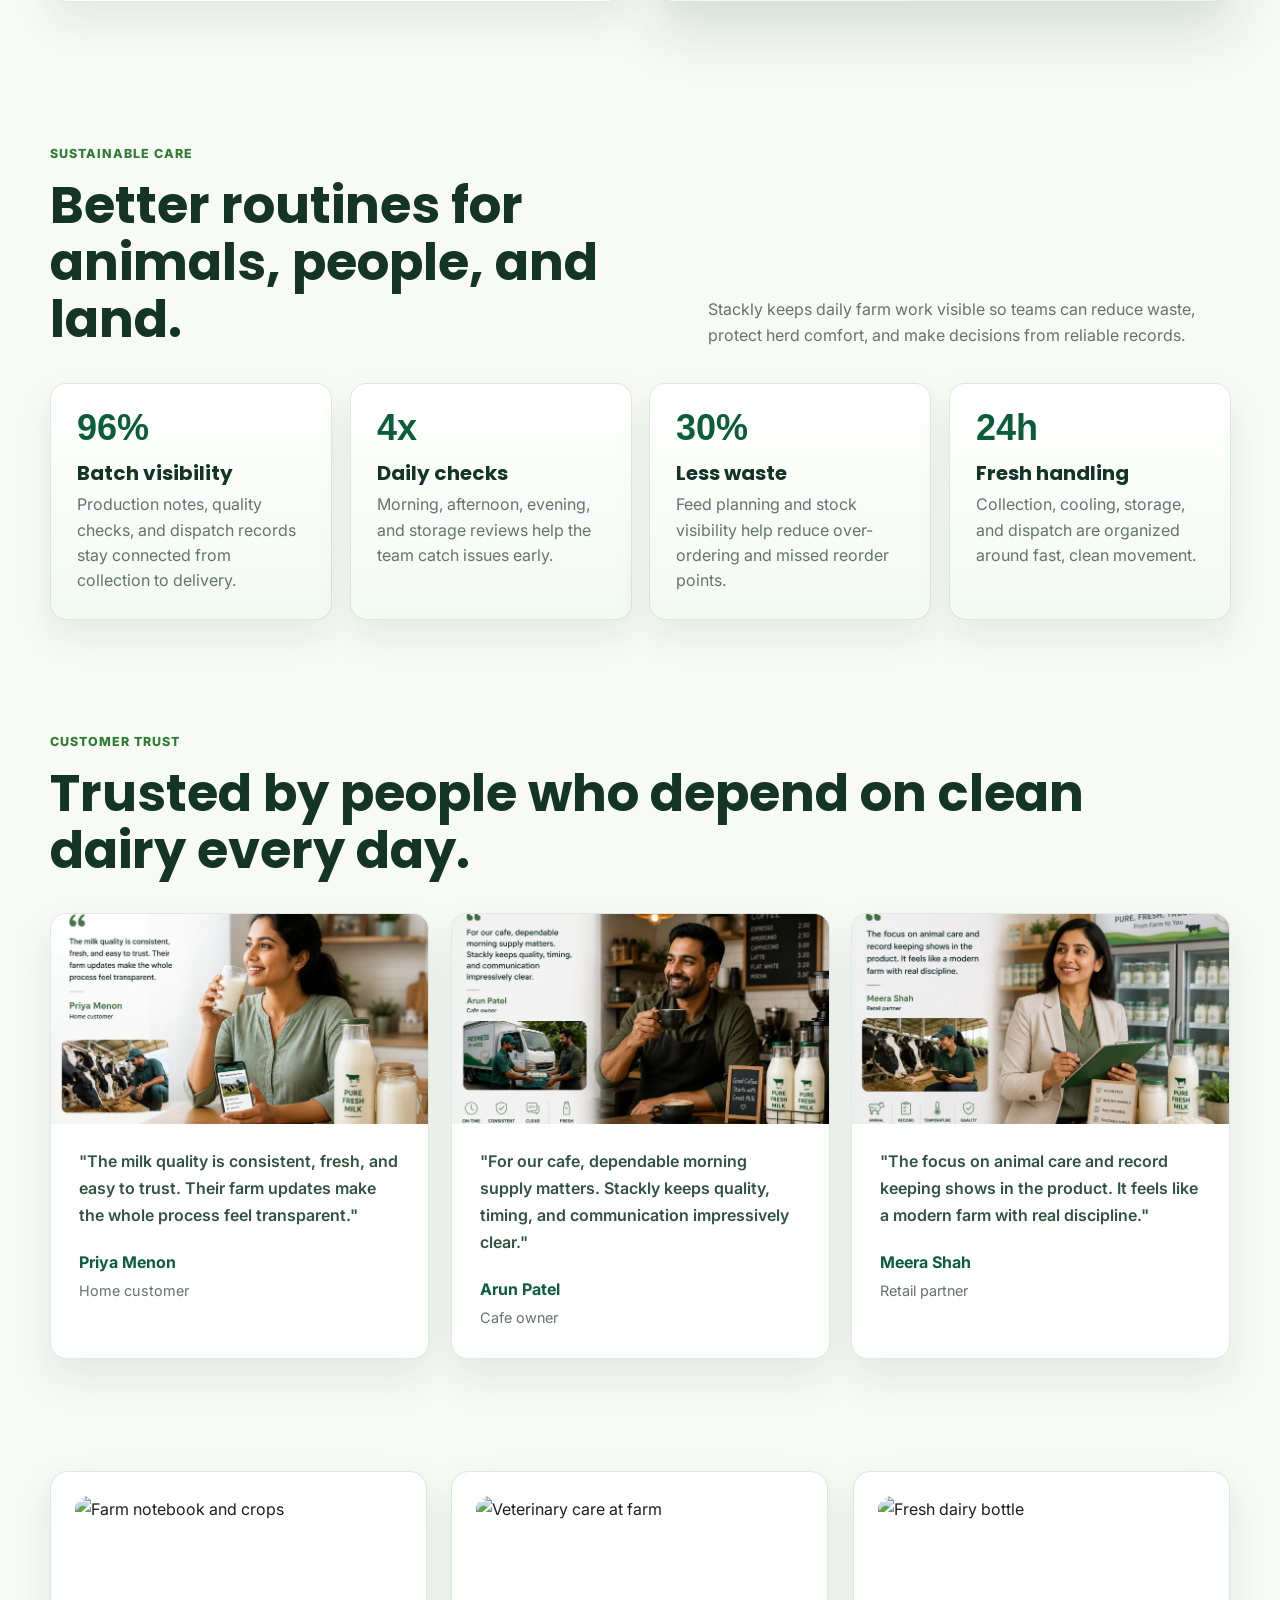
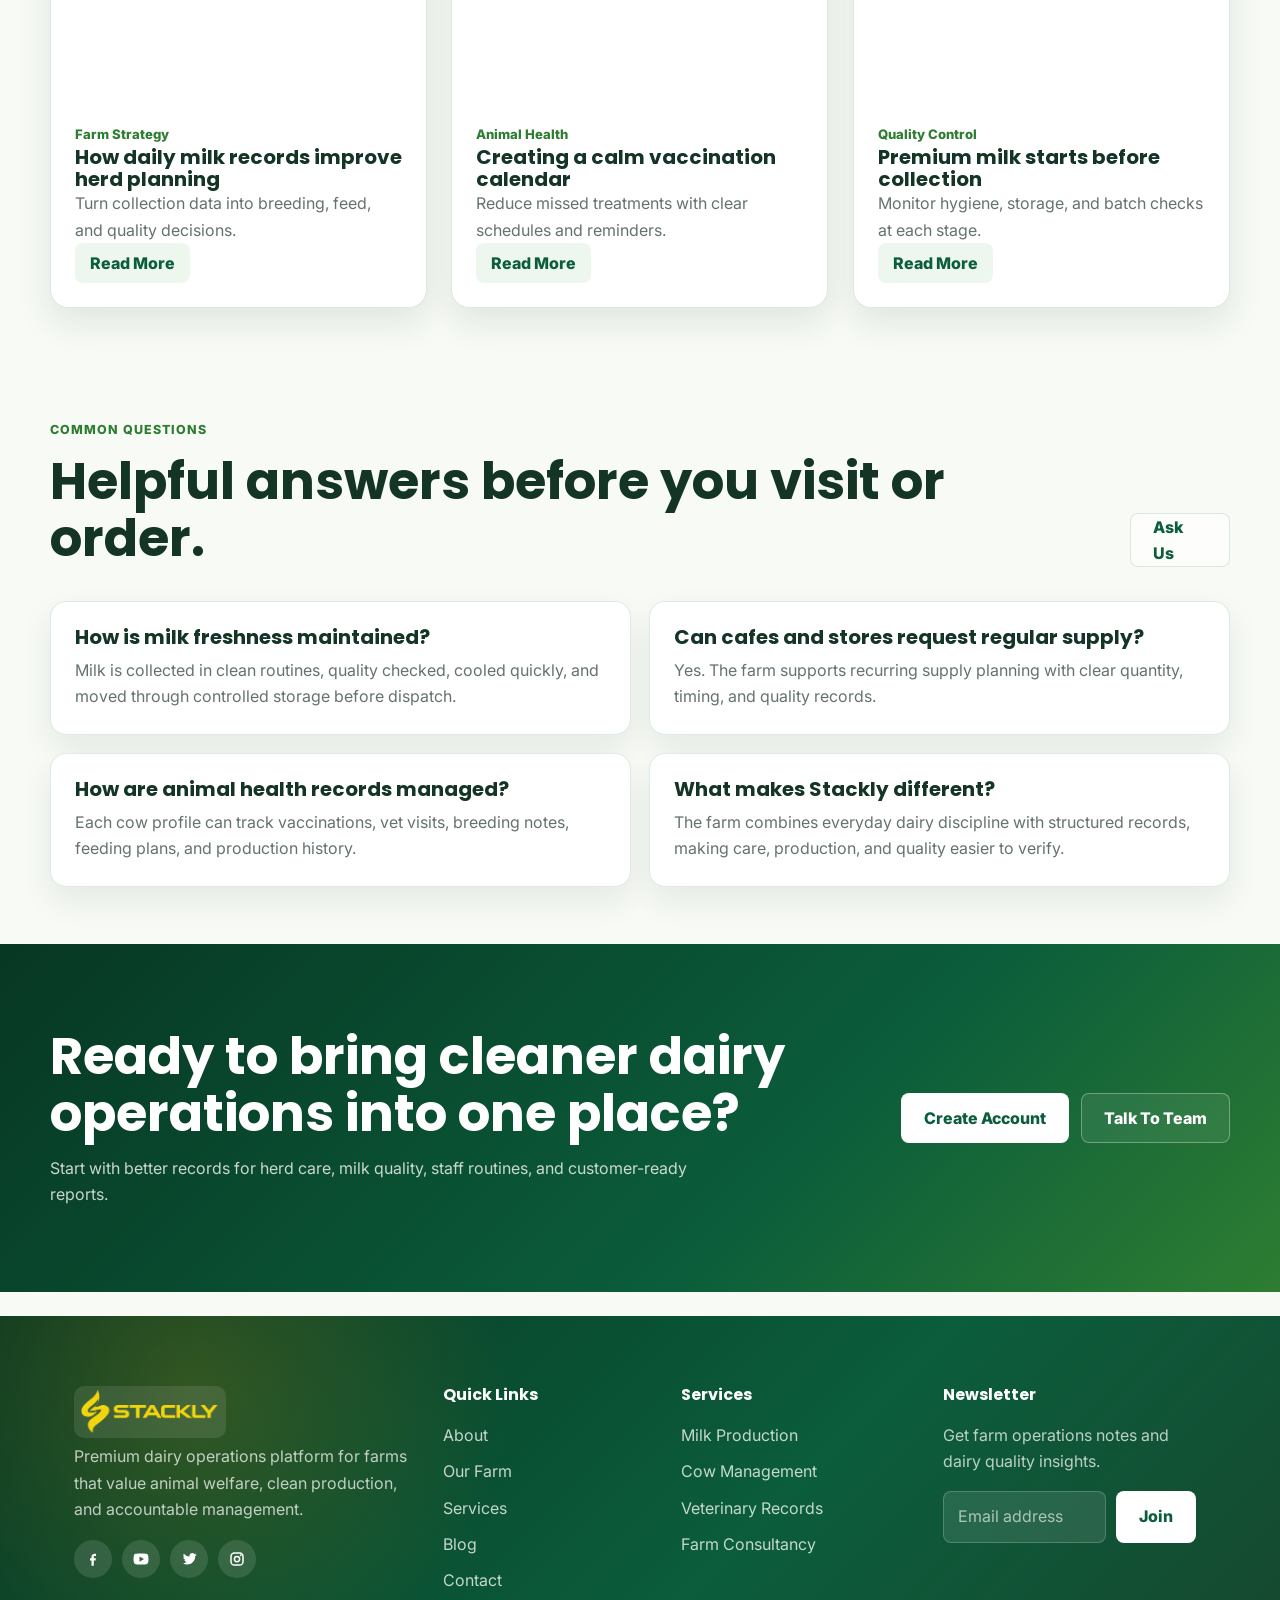
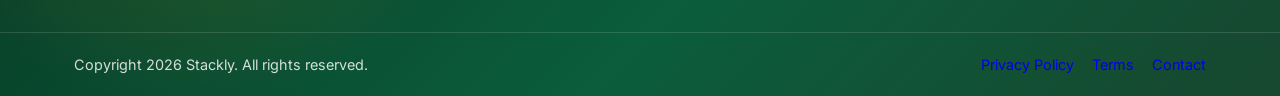
==== commit a37df447: "done" ====
--- a/index.html
+++ b/index.html
@@ -6,235 +6,488 @@
   <meta name="description" content="Stackly is a premium dairy farm management website for modern livestock, milk production, and farm operations.">
   <title>Stackly | Premium Dairy Farm Management</title>
   <link rel="stylesheet" href="css/style.css?v=9">
+  <link rel="stylesheet" href="css/animations.css">
   <link rel="stylesheet" href="https://unpkg.com/aos@2.3.4/dist/aos.css">
   <style>
     .home-about {
       position: relative !important;
       overflow: hidden !important;
-      padding: 86px 0 !important;
-      background: linear-gradient(180deg, #f7faf5 0%, #eef7ed 100%) !important;
+      padding: 94px 0 108px !important;
+      background:
+        radial-gradient(circle at 20% 14%, rgba(255, 255, 255, 0.95) 0, rgba(255, 255, 255, 0) 42%),
+        linear-gradient(180deg, #f8fbf5 0%, #eef4eb 100%) !important;
     }
 
     .home-about::before {
       content: none !important;
     }
 
-    .home-about .container {
+    .hero-stats-panel {
+      position: relative !important;
+      left: auto !important;
+      bottom: auto !important;
+      z-index: 2 !important;
+      transform: none !important;
       width: min(100% - 48px, 1180px) !important;
-      margin: 0 auto !important;
-    }
-
-    .home-about-grid {
-      position: relative !important;
-      z-index: 1 !important;
-      display: grid !important;
-      grid-template-columns: 1fr !important;
-      gap: 0 !important;
-      align-items: start !important;
-    }
-
-    .home-about-main {
-      grid-column: 1 !important;
+      margin: 20px auto 0 !important;
+      gap: 18px !important;
       padding: 0 !important;
+      background: transparent !important;
       border: 0 !important;
-      border-radius: 0 !important;
-      background: transparent !important;
       box-shadow: none !important;
       backdrop-filter: none !important;
+    }
+
+    .hero-stats-panel article {
+      min-height: 116px !important;
+      padding: 20px 22px !important;
+      border: 1px solid rgba(255, 255, 255, 0.32) !important;
+      border-radius: 16px !important;
+      background: rgba(6, 45, 28, 0.78) !important;
+      box-shadow: 0 18px 42px rgba(0, 0, 0, 0.22) !important;
+      backdrop-filter: blur(12px) !important;
+    }
+
+    .hero-stats-panel article:last-child {
+      border-right: 1px solid rgba(255, 255, 255, 0.32) !important;
+    }
+
+    .home-about .container {
+      width: min(100% - 48px, var(--max)) !important;
+      margin: 0 auto !important;
+    }
+
+    .about-head {
+      align-items: end !important;
+      justify-content: space-between !important;
+      gap: 24px !important;
+      margin-bottom: 34px !important;
+    }
+
+    .about-head > div {
+      max-width: 560px !important;
+    }
+
+    .about-head .section-kicker {
+      display: inline-flex !important;
+      align-items: center !important;
+      gap: 10px !important;
+      color: #2f8a42 !important;
+      font: 800 0.9rem/1 Poppins, Arial, sans-serif !important;
+      letter-spacing: 0.06em !important;
+    }
+
+    .about-head h2 {
+      max-width: 560px !important;
+      margin-top: 12px !important;
+      color: #143526 !important;
+      font: 900 clamp(2rem, 4vw, 3.2rem)/1.06 Poppins, Arial, sans-serif !important;
+      letter-spacing: -0.04em !important;
+    }
+
+    .about-head .lead {
+      max-width: 560px !important;
+      margin-top: 18px !important;
+      color: #65756d !important;
+      font: 500 1rem/1.72 Inter, Arial, sans-serif !important;
+    }
+
+    .about-head .btn-outline {
+      min-width: 180px !important;
+      margin-bottom: 6px !important;
+    }
+
+    .about-cards {
+      display: grid !important;
+      grid-template-columns: repeat(4, minmax(0, 1fr)) !important;
+      gap: 22px !important;
+      align-items: stretch !important;
+    }
+
+    .about-card {
+      overflow: hidden !important;
+      display: flex !important;
+      flex-direction: column !important;
+      min-height: 414px !important;
+      border: 1px solid rgba(208, 225, 207, 0.95) !important;
+      border-radius: 22px !important;
+      background: #ffffff !important;
+      box-shadow: 0 22px 54px rgba(35, 83, 46, 0.08) !important;
+    }
+
+    .about-card-media {
+      padding: 11px 11px 0 !important;
+      background: linear-gradient(180deg, #f4faf1 0%, #edf5ea 100%) !important;
+    }
+
+    .about-card-media img {
+      width: 100% !important;
+      height: 162px !important;
+      display: block !important;
+      object-fit: cover !important;
+      object-position: center !important;
+      border-radius: 16px !important;
+    }
+
+    .about-card-body {
+      display: flex !important;
+      flex: 1 1 auto !important;
+      flex-direction: column !important;
+      align-items: flex-start !important;
+      padding: 22px 22px 24px !important;
+      background: #ffffff !important;
+    }
+
+    .about-card-icon {
+      width: 52px !important;
+      height: 52px !important;
+      display: grid !important;
+      place-items: center !important;
+      margin-bottom: 14px !important;
+      border-radius: 16px !important;
+      color: #176d44 !important;
+      background: #e8f3e9 !important;
+    }
+
+    .about-card-icon svg {
+      width: 23px !important;
+      height: 23px !important;
+      fill: none !important;
+      stroke: currentColor !important;
+      stroke-width: 2.1 !important;
+      stroke-linecap: round !important;
+      stroke-linejoin: round !important;
+    }
+
+    .about-card h3 {
+      margin: 0 !important;
+      color: #143526 !important;
+      font: 800 1.18rem/1.22 Poppins, Arial, sans-serif !important;
+      letter-spacing: -0.02em !important;
+    }
+
+    .about-card p {
+      max-width: 100% !important;
+      margin-top: 10px !important;
+      color: #6f7f74 !important;
+      font: 400 0.94rem/1.62 Inter, Arial, sans-serif !important;
+    }
+
+    .about-card--featured {
+      border-color: rgba(61, 148, 76, 0.75) !important;
+      box-shadow: 0 24px 62px rgba(20, 84, 40, 0.12) !important;
+    }
+
+    .about-card--featured .about-card-body {
+      color: #ffffff !important;
+      background: linear-gradient(180deg, #1f7f3c 0%, #2b8a45 100%) !important;
+    }
+
+    .about-card--featured .about-card-icon {
+      color: #1b6b41 !important;
+      background: rgba(255, 255, 255, 0.95) !important;
+    }
+
+    .about-card--featured h3,
+    .about-card--featured p {
+      color: #ffffff !important;
+    }
+
+    .about-story {
+      max-width: 1120px !important;
     }
 
     .about-kicker {
       display: inline-flex !important;
       align-items: center !important;
       gap: 8px !important;
-      margin: 0 0 16px !important;
-      color: #2e7d32 !important;
-      font: 800 0.82rem/1 Inter, Arial, sans-serif !important;
+      margin: 0 0 14px !important;
+      color: #2f8a42 !important;
+      font: 800 0.82rem/1 Poppins, Arial, sans-serif !important;
       letter-spacing: 0.08em !important;
       text-transform: uppercase !important;
     }
 
     .about-kicker svg {
-      width: 21px !important;
-      height: 21px !important;
+      width: 18px !important;
+      height: 18px !important;
       fill: none !important;
       stroke: currentColor !important;
-      stroke-width: 2.3 !important;
+      stroke-width: 2.1 !important;
       stroke-linecap: round !important;
       stroke-linejoin: round !important;
     }
 
-    .home-about-main h2 {
-      max-width: 760px !important;
+    .about-story h2 {
+      max-width: 960px !important;
+      margin: 0 !important;
       color: #143526 !important;
-      font: 800 clamp(2.15rem, 4vw, 3.35rem)/1.12 Poppins, Arial, sans-serif !important;
-      letter-spacing: 0 !important;
-      margin: 0 !important;
-    }
-
-    .home-about-main .lead {
-      max-width: 760px !important;
-      margin: 20px 0 0 !important;
-      color: #53675d !important;
-      font: 500 1.04rem/1.7 Inter, Arial, sans-serif !important;
-    }
-
-    .about-detail {
-      max-width: 860px !important;
-      margin: 18px 0 0 !important;
-      color: #53675d !important;
-      font: 400 1rem/1.72 Inter, Arial, sans-serif !important;
-    }
-
-    .home-about-actions {
-      position: relative !important;
+      font: 900 clamp(2.4rem, 4.4vw, 4.3rem)/1.04 Poppins, Arial, sans-serif !important;
+      letter-spacing: -0.04em !important;
+    }
+
+    .about-story .lead {
+      max-width: 980px !important;
+      margin-top: 18px !important;
+      color: #65736b !important;
+      font: 500 1rem/1.72 Inter, Arial, sans-serif !important;
+    }
+
+    .about-story .about-detail {
+      max-width: 980px !important;
+      margin-top: 12px !important;
+      color: #65736b !important;
+      font: 400 0.96rem/1.72 Inter, Arial, sans-serif !important;
+    }
+
+    .about-actions {
       display: flex !important;
-      flex-wrap: wrap !important;
       align-items: center !important;
-      gap: 12px !important;
-      margin-top: 28px !important;
-    }
-
-    .home-about-actions::after {
-      content: none !important;
-    }
-
-    .about-more,
-    .about-arrow {
-      min-height: 50px !important;
+      gap: 10px !important;
+      margin-top: 26px !important;
+    }
+
+    .about-chip,
+    .about-arrow-btn {
       display: inline-flex !important;
       align-items: center !important;
       justify-content: center !important;
+      min-height: 48px !important;
+      border: 0 !important;
       border-radius: 8px !important;
-      color: #fff !important;
-      background: linear-gradient(135deg, #0b5d3b, #4caf50) !important;
-      font-weight: 800 !important;
+      color: #ffffff !important;
+      background: linear-gradient(135deg, #1f7f3c 0%, #58b24f 100%) !important;
+      box-shadow: 0 14px 26px rgba(22, 101, 52, 0.22) !important;
+      transform: none !important;
+    }
+
+    .about-chip {
+      padding: 0 20px !important;
+      font: 800 0.82rem/1 Poppins, Arial, sans-serif !important;
+      letter-spacing: 0.04em !important;
       text-transform: uppercase !important;
-      box-shadow: 0 14px 30px rgba(11, 93, 59, 0.22) !important;
-      transform: none !important;
-    }
-
-    .about-more {
-      padding: 0 22px !important;
-      font-size: 0.84rem !important;
-    }
-
-    .about-arrow {
-      width: 50px !important;
-      font-size: 1.2rem !important;
-      line-height: 1 !important;
-    }
-
-    .about-feature-grid {
-      display: grid !important;
-      grid-template-columns: repeat(3, minmax(0, 1fr)) !important;
-      gap: 24px !important;
-      margin-top: 34px !important;
-    }
-
-    .about-feature-card {
-      min-height: 430px !important;
-      padding: 0 0 28px !important;
-      border: 1px solid rgba(11, 93, 59, 0.13) !important;
-      border-radius: 16px !important;
-      background: #fff !important;
-      box-shadow: 0 18px 42px rgba(20, 54, 38, 0.11) !important;
-      transform: none !important;
+    }
+
+    .about-arrow-btn {
+      width: 48px !important;
+      padding: 0 !important;
+    }
+
+    .about-arrow-btn svg {
+      width: 22px !important;
+      height: 22px !important;
+      fill: none !important;
+      stroke: currentColor !important;
+      stroke-width: 2.6 !important;
+      stroke-linecap: round !important;
+      stroke-linejoin: round !important;
+    }
+
+    .about-top {
+      display: grid !important;
+      grid-template-columns: minmax(0, 1.15fr) minmax(320px, 0.85fr) !important;
+      gap: 28px !important;
+      align-items: stretch !important;
+    }
+
+    .about-visual {
+      display: flex !important;
+      align-self: stretch !important;
+    }
+
+    .about-visual-card {
       overflow: hidden !important;
-    }
-
-    .about-feature-card img {
       width: 100% !important;
-      height: 210px !important;
-      margin: 0 0 24px !important;
+      min-height: 100% !important;
+      border: 1px solid rgba(208, 225, 207, 0.95) !important;
+      border-radius: 18px !important;
+      background: #ffffff !important;
+      box-shadow: 0 22px 54px rgba(35, 83, 46, 0.08) !important;
+    }
+
+    .about-visual-card img {
+      width: 100% !important;
+      height: 100% !important;
+      min-height: 100% !important;
       display: block !important;
       object-fit: cover !important;
       object-position: center !important;
-      border-radius: 0 !important;
-    }
-
-    .about-feature-icon {
-      width: 54px !important;
-      height: 54px !important;
+    }
+
+    .about-cards {
+      display: grid !important;
+      grid-template-columns: repeat(3, minmax(0, 1fr)) !important;
+      gap: 18px !important;
+      align-items: stretch !important;
+      margin-top: 24px !important;
+    }
+
+    .about-card {
+      overflow: hidden !important;
+      display: flex !important;
+      flex-direction: column !important;
+      min-height: 452px !important;
+      border: 1px solid rgba(208, 225, 207, 0.95) !important;
+      border-radius: 18px !important;
+      background: #ffffff !important;
+      box-shadow: 0 22px 54px rgba(35, 83, 46, 0.08) !important;
+      transition: transform 0.28s ease, box-shadow 0.28s ease, border-color 0.28s ease, background 0.28s ease !important;
+    }
+
+    .about-card-media {
+      padding: 10px 10px 0 !important;
+      background: linear-gradient(180deg, #f4faf1 0%, #edf5ea 100%) !important;
+    }
+
+    .about-card-media img {
+      width: 100% !important;
+      height: 198px !important;
+      display: block !important;
+      object-fit: cover !important;
+      object-position: center !important;
+      border-radius: 16px !important;
+    }
+
+    .about-card-body {
+      display: flex !important;
+      flex: 1 1 auto !important;
+      flex-direction: column !important;
+      align-items: flex-start !important;
+      padding: 22px 22px 24px !important;
+      background: #ffffff !important;
+    }
+
+    .about-card-icon {
+      width: 52px !important;
+      height: 52px !important;
       display: grid !important;
       place-items: center !important;
-      margin: 0 28px 18px !important;
-      color: #0b5d3b !important;
-      border-radius: 14px !important;
-      background: rgba(76, 175, 80, 0.12) !important;
-    }
-
-    .about-feature-icon svg {
-      width: 31px !important;
-      height: 31px !important;
+      margin-bottom: 14px !important;
+      border-radius: 16px !important;
+      color: #176d44 !important;
+      background: #e8f3e9 !important;
+    }
+
+    .about-card-icon svg {
+      width: 23px !important;
+      height: 23px !important;
       fill: none !important;
       stroke: currentColor !important;
-      stroke-width: 1.8 !important;
+      stroke-width: 2.1 !important;
       stroke-linecap: round !important;
       stroke-linejoin: round !important;
     }
 
-    .about-feature-card h3 {
-      margin: 0 28px 11px !important;
+    .about-card h3 {
+      margin: 0 !important;
       color: #143526 !important;
-      font: 700 1.28rem/1.25 Poppins, Arial, sans-serif !important;
-    }
-
-    .about-feature-card p {
-      max-width: none !important;
-      color: #65736b !important;
-      font: 400 0.95rem/1.55 Inter, Arial, sans-serif !important;
-      margin: 0 28px !important;
-    }
-
-    .about-proof-row {
-      display: grid !important;
-      grid-template-columns: repeat(3, minmax(0, 1fr)) !important;
-      gap: 10px !important;
-      margin-top: 22px !important;
-    }
-
-    .about-proof-row span {
-      min-height: 64px !important;
-      display: grid !important;
-      place-items: center !important;
-      padding: 10px !important;
-      border-radius: 12px !important;
+      font: 800 1.16rem/1.22 Poppins, Arial, sans-serif !important;
+      letter-spacing: -0.02em !important;
+    }
+
+    .about-card p {
+      max-width: 100% !important;
+      margin-top: 10px !important;
+      color: #6f7f74 !important;
+      font: 400 0.93rem/1.62 Inter, Arial, sans-serif !important;
+    }
+
+    .about-card--featured {
+      border-color: rgba(61, 148, 76, 0.75) !important;
+      box-shadow: 0 24px 62px rgba(20, 84, 40, 0.12) !important;
+    }
+
+    .about-card--featured .about-card-body {
+      color: #ffffff !important;
+      background: linear-gradient(180deg, #1f7f3c 0%, #2b8a45 100%) !important;
+    }
+
+    .about-card--featured .about-card-icon {
+      color: #1b6b41 !important;
+      background: rgba(255, 255, 255, 0.95) !important;
+    }
+
+    .about-card--featured h3,
+    .about-card--featured p {
+      color: #ffffff !important;
+    }
+
+    .about-card:hover {
+      transform: translateY(-6px) !important;
+      border-color: rgba(76, 175, 80, 0.62) !important;
+      box-shadow: 0 24px 58px rgba(11, 93, 59, 0.24) !important;
+      cursor: pointer !important;
+    }
+
+    .about-card:hover .about-card-media {
+      background: linear-gradient(180deg, #e8f5e9 0%, #dff0dd 100%) !important;
+    }
+
+    .about-card:hover .about-card-body {
+      background: linear-gradient(180deg, #0b5d3b 0%, #2e7d32 100%) !important;
+    }
+
+    .about-card:hover .about-card-icon {
       color: #0b5d3b !important;
-      background: rgba(76, 175, 80, 0.1) !important;
-      font-weight: 800 !important;
-      text-align: center !important;
-      line-height: 1.25 !important;
+      background: rgba(255, 255, 255, 0.96) !important;
+    }
+
+    .about-card:hover h3,
+    .about-card:hover p {
+      color: #ffffff !important;
     }
 
     .about-care-list {
       display: grid !important;
       grid-template-columns: repeat(2, minmax(0, 1fr)) !important;
-      gap: 12px !important;
-      margin: 24px 0 0 !important;
+      gap: 14px !important;
+      margin: 16px 0 0 !important;
       padding: 0 !important;
       list-style: none !important;
     }
 
     .about-care-list li {
       position: relative !important;
-      padding: 14px 16px 14px 42px !important;
-      border: 1px solid rgba(11, 93, 59, 0.12) !important;
-      border-radius: 12px !important;
-      color: #315342 !important;
-      background: rgba(255, 255, 255, 0.72) !important;
-      font-weight: 700 !important;
+      min-height: 48px !important;
+      display: flex !important;
+      align-items: center !important;
+      padding: 10px 14px 10px 34px !important;
+      border: 1px solid rgba(208, 225, 207, 0.95) !important;
+      border-radius: 8px !important;
+      background: #ffffff !important;
+      color: #355846 !important;
+      font: 600 0.88rem/1.35 Inter, Arial, sans-serif !important;
     }
 
     .about-care-list li::before {
       content: "" !important;
       position: absolute !important;
-      left: 16px !important;
-      top: 20px !important;
-      width: 10px !important;
-      height: 10px !important;
+      left: 14px !important;
+      top: 50% !important;
+      width: 7px !important;
+      height: 7px !important;
       border-radius: 50% !important;
       background: #4caf50 !important;
+      transform: translateY(-50%) !important;
+    }
+
+    .about-proof-row {
+      display: grid !important;
+      grid-template-columns: repeat(3, minmax(0, 1fr)) !important;
+      gap: 12px !important;
+      margin-top: 18px !important;
+    }
+
+    .about-proof-row span {
+      min-height: 40px !important;
+      display: grid !important;
+      place-items: center !important;
+      padding: 10px !important;
+      border-radius: 8px !important;
+      color: #0b5d3b !important;
+      background: rgba(76, 175, 80, 0.14) !important;
+      font: 800 0.84rem/1 Poppins, Arial, sans-serif !important;
+      text-align: center !important;
     }
 
     .service-card {
@@ -367,7 +620,7 @@
       min-height: 460px !important;
       border-radius: 20px !important;
       overflow: hidden !important;
-      background: linear-gradient(rgba(11, 93, 59, 0.08), rgba(11, 93, 59, 0.08)), url("https://images.unsplash.com/photo-1628088062854-d1870b4553da?auto=format&fit=crop&w=1200&q=80") center/cover !important;
+      background: linear-gradient(rgba(11, 93, 59, 0.06), rgba(11, 93, 59, 0.06)), url("assets/images/fresh-dairy-promise.webp") center/cover no-repeat !important;
       box-shadow: 0 24px 60px rgba(20, 54, 38, 0.16) !important;
     }
 
@@ -415,30 +668,230 @@
     }
 
     .testimonial-card {
-      padding: 28px !important;
+      padding: 0 0 28px !important;
       border: 1px solid rgba(11, 93, 59, 0.13) !important;
       border-radius: 16px !important;
       background: #ffffff !important;
       box-shadow: 0 18px 42px rgba(20, 54, 38, 0.09) !important;
+      overflow: hidden !important;
+    }
+
+    .testimonial-card img {
+      width: 100% !important;
+      height: 210px !important;
+      display: block !important;
+      object-fit: cover !important;
+      object-position: center !important;
     }
 
     .testimonial-card p {
       color: #315342 !important;
       font-weight: 600 !important;
       line-height: 1.68 !important;
+      margin: 24px 28px 0 !important;
     }
 
     .testimonial-card strong {
       display: block !important;
-      margin-top: 20px !important;
+      margin: 20px 28px 0 !important;
       color: #0b5d3b !important;
     }
 
     .testimonial-card span {
       display: block !important;
-      margin-top: 4px !important;
+      margin: 4px 28px 0 !important;
       color: #65736b !important;
       font-size: 0.9rem !important;
+    }
+
+    .quality-layout {
+      display: grid !important;
+      grid-template-columns: 1fr 1fr !important;
+      gap: 30px !important;
+      align-items: stretch !important;
+    }
+
+    .quality-panel {
+      min-height: 430px !important;
+      padding: 34px !important;
+      border: 1px solid rgba(11, 93, 59, 0.13) !important;
+      border-radius: 18px !important;
+      background: #ffffff !important;
+      box-shadow: 0 18px 42px rgba(20, 54, 38, 0.09) !important;
+    }
+
+    .quality-panel h2,
+    .impact-card h3,
+    .faq-card h3 {
+      color: #143526 !important;
+    }
+
+    .quality-list {
+      display: grid !important;
+      gap: 14px !important;
+      margin-top: 26px !important;
+    }
+
+    .quality-list li {
+      display: grid !important;
+      grid-template-columns: 48px 1fr !important;
+      gap: 14px !important;
+      align-items: start !important;
+      padding: 16px !important;
+      border-radius: 14px !important;
+      background: #f3faf2 !important;
+      color: #315342 !important;
+    }
+
+    .quality-list span {
+      width: 48px !important;
+      height: 48px !important;
+      display: grid !important;
+      place-items: center !important;
+      border-radius: 14px !important;
+      color: #ffffff !important;
+      background: linear-gradient(135deg, #0b5d3b, #4caf50) !important;
+      font-weight: 900 !important;
+    }
+
+    .quality-list strong {
+      display: block !important;
+      margin-bottom: 5px !important;
+      color: #143526 !important;
+    }
+
+    .quality-image {
+      position: relative !important;
+      min-height: 430px !important;
+      display: flex !important;
+      flex-direction: column !important;
+      justify-content: space-between !important;
+      padding: 22px !important;
+      border-radius: 18px !important;
+      border: 1px solid rgba(11, 93, 59, 0.13) !important;
+      background: #f3faf2 url("assets/images/quality-assurance-collage.webp") center/contain no-repeat !important;
+      box-shadow: 0 24px 60px rgba(20, 54, 38, 0.16) !important;
+      overflow: hidden !important;
+    }
+
+    .quality-image span {
+      position: relative !important;
+      z-index: 1 !important;
+      max-width: 300px !important;
+      padding: 10px 14px !important;
+      border-radius: 12px !important;
+      color: #0b5d3b !important;
+      background: rgba(255, 255, 255, 0.9) !important;
+      box-shadow: 0 12px 26px rgba(20, 54, 38, 0.12) !important;
+      font-weight: 800 !important;
+      line-height: 1.35 !important;
+    }
+
+    .quality-image span:last-child {
+      align-self: flex-end !important;
+      color: #315342 !important;
+      font-size: 0.92rem !important;
+      font-weight: 700 !important;
+    }
+
+    .quality-panel,
+    .quality-image,
+    .faq-card,
+    .impact-card {
+      transition: transform 0.28s ease, box-shadow 0.28s ease, border-color 0.28s ease, background 0.28s ease, color 0.28s ease !important;
+    }
+
+    .quality-panel:hover,
+    .faq-card:hover,
+    .impact-card:hover {
+      color: #ffffff !important;
+      border-color: rgba(76, 175, 80, 0.62) !important;
+      background: linear-gradient(135deg, #0b5d3b, #2e7d32) !important;
+      box-shadow: 0 24px 58px rgba(11, 93, 59, 0.24) !important;
+      transform: translateY(-6px) !important;
+      cursor: pointer !important;
+    }
+
+    .quality-panel:hover h2,
+    .quality-panel:hover p,
+    .quality-panel:hover strong,
+    .quality-panel:hover span,
+    .faq-card:hover h3,
+    .faq-card:hover p,
+    .impact-card:hover h3,
+    .impact-card:hover p {
+      color: #ffffff !important;
+    }
+
+    .faq-card:hover * {
+      color: #ffffff !important;
+    }
+
+    .quality-image:hover {
+      border-color: rgba(76, 175, 80, 0.62) !important;
+      box-shadow: 0 24px 58px rgba(11, 93, 59, 0.24) !important;
+      transform: translateY(-6px) !important;
+      cursor: pointer !important;
+      background:
+        linear-gradient(rgba(11, 93, 59, 0.12), rgba(11, 93, 59, 0.12)),
+        url("assets/images/quality-assurance-collage.webp") center/contain no-repeat !important;
+    }
+
+    .quality-image:hover span {
+      color: #ffffff !important;
+      background: rgba(11, 93, 59, 0.82) !important;
+    }
+
+    .quality-image:hover span:last-child {
+      color: rgba(255, 255, 255, 0.92) !important;
+    }
+
+    .impact-grid {
+      display: grid !important;
+      grid-template-columns: repeat(4, minmax(0, 1fr)) !important;
+      gap: 18px !important;
+    }
+
+    .impact-card {
+      min-height: 230px !important;
+      padding: 26px !important;
+      border: 1px solid rgba(11, 93, 59, 0.13) !important;
+      border-radius: 16px !important;
+      background: linear-gradient(180deg, #ffffff 0%, #f3faf2 100%) !important;
+      box-shadow: 0 16px 36px rgba(20, 54, 38, 0.08) !important;
+    }
+
+    .impact-card strong {
+      display: block !important;
+      margin-bottom: 16px !important;
+      color: #0b5d3b !important;
+      font: 900 2.25rem/1 Poppins, Arial, sans-serif !important;
+    }
+
+    .impact-card p {
+      margin-top: 8px !important;
+      color: #65736b !important;
+      line-height: 1.58 !important;
+    }
+
+    .faq-grid {
+      display: grid !important;
+      grid-template-columns: repeat(2, minmax(0, 1fr)) !important;
+      gap: 18px !important;
+    }
+
+    .faq-card {
+      padding: 24px !important;
+      border: 1px solid rgba(11, 93, 59, 0.13) !important;
+      border-radius: 16px !important;
+      background: #ffffff !important;
+      box-shadow: 0 14px 32px rgba(20, 54, 38, 0.08) !important;
+    }
+
+    .faq-card p {
+      margin-top: 10px !important;
+      color: #65736b !important;
+      line-height: 1.62 !important;
     }
 
     .home-cta {
@@ -483,7 +936,6 @@
       background: rgba(255, 255, 255, 0.08) !important;
     }
 
-    .about-feature-card,
     .gallery-card,
     .process-step,
     .product-card,
@@ -492,7 +944,6 @@
       transition: transform 0.28s ease, box-shadow 0.28s ease, border-color 0.28s ease, background 0.28s ease, color 0.28s ease !important;
     }
 
-    .about-feature-card:hover,
     .gallery-card:hover,
     .process-step:hover,
     .product-card:hover,
@@ -504,8 +955,6 @@
       transform: translateY(-6px) !important;
     }
 
-    .about-feature-card:hover h3,
-    .about-feature-card:hover p,
     .gallery-card:hover h3,
     .gallery-card:hover p,
     .gallery-card:hover .meta,
@@ -519,7 +968,6 @@
       color: #ffffff !important;
     }
 
-    .about-feature-card:hover .about-feature-icon,
     .product-card:hover span,
     .process-step:hover::before {
       color: #0b5d3b !important;
@@ -528,13 +976,28 @@
     }
 
     @media (max-width: 960px) {
-      .home-about-grid {
+      .home-about .container {
+        width: min(100% - 40px, 1450px) !important;
+      }
+
+      .about-top {
         grid-template-columns: 1fr !important;
-        gap: 24px !important;
-      }
-
-      .about-feature-grid {
+      }
+
+      .about-visual-card {
+        min-height: 320px !important;
+      }
+
+      .about-cards {
         grid-template-columns: repeat(2, minmax(0, 1fr)) !important;
+      }
+
+      .about-card {
+        min-height: 430px !important;
+      }
+
+      .about-card-media img {
+        height: 168px !important;
       }
 
       .process-timeline,
@@ -543,38 +1006,111 @@
       }
 
       .product-showcase,
+      .quality-layout,
       .home-cta-box {
         grid-template-columns: 1fr !important;
       }
 
+      .impact-grid,
+      .faq-grid {
+        grid-template-columns: repeat(2, minmax(0, 1fr)) !important;
+      }
+
       .home-cta-actions {
         justify-content: flex-start !important;
       }
 
-      .home-about-main {
-        grid-column: 1 !important;
-        padding: 0 !important;
+      .hero-stats-panel {
+        width: min(100% - 40px, 1180px) !important;
+        margin-top: 20px !important;
+        gap: 14px !important;
       }
     }
 
     @media (max-width: 620px) {
       .home-about {
-        padding: 62px 0 !important;
+        padding: 66px 0 72px !important;
       }
 
       .home-about .container {
-        width: min(100% - 32px, 1180px) !important;
-      }
-
-      .home-about-main {
-        padding: 0 !important;
-      }
-
-      .about-feature-grid,
+        width: min(100% - 28px, 1450px) !important;
+      }
+
+      .about-cards {
+        grid-template-columns: 1fr !important;
+        gap: 18px !important;
+      }
+
+      .about-card {
+        min-height: auto !important;
+      }
+
+      .about-card-media {
+        padding: 10px 10px 0 !important;
+      }
+
+      .about-card-media img {
+        height: 220px !important;
+      }
+
+      .about-card-body {
+        padding: 24px 22px 28px !important;
+      }
+
+      .about-card-icon {
+        width: 58px !important;
+        height: 58px !important;
+        margin-bottom: 22px !important;
+      }
+
+      .about-card h3 {
+        font-size: 1.2rem !important;
+      }
+
+      .about-card p {
+        font-size: 0.95rem !important;
+      }
+
+      .about-visual-card {
+        min-height: 250px !important;
+      }
+
       .about-care-list,
-      .about-proof-row,
+      .about-proof-row {
+        grid-template-columns: 1fr !important;
+      }
+
+      .about-head {
+        gap: 18px !important;
+        flex-direction: column !important;
+        align-items: flex-start !important;
+      }
+
+      .about-head h2 {
+        font-size: clamp(2.2rem, 11vw, 3.45rem) !important;
+        line-height: 1 !important;
+      }
+
+      .about-head .lead {
+        font-size: 1rem !important;
+      }
+
+      .hero-stats-panel {
+        width: min(100% - 28px, 1180px) !important;
+        margin-top: 20px !important;
+        gap: 10px !important;
+      }
+
+      .hero-stats-panel article {
+        min-height: 96px !important;
+        padding: 12px 10px !important;
+        border-radius: 12px !important;
+      }
+
       .process-timeline,
       .product-grid,
+      .impact-grid,
+      .faq-grid,
       .testimonial-grid {
         grid-template-columns: 1fr !important;
       }
@@ -583,8 +1119,76 @@
         min-height: 320px !important;
       }
 
-      .service-card-img {
-        height: 210px !important;
+      .home-services-grid {
+        gap: 16px !important;
+        grid-template-columns: 1fr !important;
+      }
+
+      .home-services-grid .service-card {
+        min-height: 0 !important;
+        padding-bottom: 20px !important;
+        border-radius: 18px !important;
+      }
+
+      .home-services-grid .service-card-img {
+        height: 172px !important;
+        margin-bottom: 18px !important;
+      }
+
+      .home-services-grid .service-card .icon-box,
+      .home-services-grid .service-card h3,
+      .home-services-grid .service-card p {
+        margin-left: 18px !important;
+        margin-right: 18px !important;
+      }
+
+      .home-services-grid .service-card .icon-box {
+        width: 46px !important;
+        height: 46px !important;
+        margin-bottom: 12px !important;
+      }
+
+      .home-services-grid .service-card h3 {
+        font-size: 1.08rem !important;
+      }
+
+      .home-services-grid .service-card p {
+        margin-top: 8px !important;
+        font-size: 0.92rem !important;
+        line-height: 1.55 !important;
+      }
+
+      .home-blog-grid {
+        gap: 18px !important;
+        grid-template-columns: 1fr !important;
+      }
+
+      .home-blog-grid .blog-card {
+        padding-bottom: 20px !important;
+        border-radius: 18px !important;
+      }
+
+      .home-blog-grid .blog-card img {
+        height: 190px !important;
+        object-fit: cover !important;
+      }
+
+      .home-blog-grid .blog-card .meta,
+      .home-blog-grid .blog-card h3,
+      .home-blog-grid .blog-card p,
+      .home-blog-grid .blog-card .btn-small {
+        margin-left: 18px !important;
+        margin-right: 18px !important;
+      }
+
+      .home-blog-grid .blog-card h3 {
+        font-size: 1.18rem !important;
+        line-height: 1.22 !important;
+      }
+
+      .home-blog-grid .blog-card p {
+        font-size: 0.94rem !important;
+        line-height: 1.55 !important;
       }
 
       .gallery-card img {
@@ -594,6 +1198,20 @@
   </style>
 </head>
 <body>
+  <script>
+    document.body.classList.add("is-loading");
+    document.body.insertAdjacentHTML("afterbegin", `
+      <div id="stackly-page-loader" class="page-loader" aria-hidden="true">
+        <div class="page-loader-card" role="status" aria-live="polite" aria-label="Loading Stackly">
+          <span class="page-loader-ring" aria-hidden="true"></span>
+          <span class="page-loader-logo">
+            <img src="assets/images/logo stackly.webp" alt="">
+          </span>
+          <strong>Loading Stackly</strong>
+        </div>
+      </div>
+    `);
+  </script>
   <header class="site-header">
     <div class="nav-wrap">
       <a class="brand" href="index.html" aria-label="Stackly home"><span class="brand-mark"><img src="assets/images/logo stackly.webp" alt="Stackly logo"></span></a>
@@ -611,65 +1229,118 @@
     <section class="hero hero-agri">
       <div class="container hero-agri-grid reveal">
         <div class="hero-agri-copy">
-          <p class="hero-eyebrow">Natural Farming + Healthy Future</p>
+          <p class="hero-eyebrow" style="color:#2a8f8a !important;">Natural Farming + Healthy Future</p>
           <h1>Pure Milk<br><span>Pure Life</span></h1>
-          <p class="hero-agri-lead">We are committed to providing fresh, natural and healthy milk from our happy cows to your family. Experience the purity in every drop.</p>
+          <p class="hero-agri-lead" style="color:#f1f3ef !important;">We are committed to providing fresh, natural and healthy milk from our happy cows to your family. Experience the purity in every drop.</p>
           <div class="hero-agri-actions">
-            <a class="hero-discover" href="our-farm.html">Discover Our Farm <span aria-hidden="true">&rarr;</span></a>
-            <a class="hero-video" href="services.html" aria-label="Watch video"><span></span>Watch Video</a>
+            <a class="hero-discover" href="404.html">Discover Our Farm <span aria-hidden="true">&rarr;</span></a>
+            <a class="hero-video" href="404.html" aria-label="Watch video"><span></span>Watch Video</a>
           </div>
         </div>
-      </div>
-      <div class="container hero-stats-panel reveal">
-        <article><span class="hero-stat-icon" aria-hidden="true"><svg viewBox="0 0 24 24"><path d="M4 10h3l2-3h6l2 3h3v5h-2v3h-3v-3H9v3H6v-3H4v-5Z"/><path d="M7 10V7M17 10V7M9 15l-2 3M15 15l2 3"/></svg></span><strong>500+</strong><p>Healthy Cows</p></article>
-        <article><span class="hero-stat-icon" aria-hidden="true"><svg viewBox="0 0 24 24"><path d="M9 3h6v4l2 2v11H7V9l2-2V3Z"/><path d="M9 7h6M10 12h4M10 16h4"/></svg></span><strong>12K+</strong><p>Liters Milk / Day</p></article>
-        <article><span class="hero-stat-icon" aria-hidden="true"><svg viewBox="0 0 24 24"><path d="M12 4l2.2 4.5 5 .7-3.6 3.5.9 5-4.5-2.4-4.5 2.4.9-5L4.8 9.2l5-.7L12 4Z"/><path d="M8 21h8"/></svg></span><strong>25+</strong><p>Years Experience</p></article>
-        <article><span class="hero-stat-icon" aria-hidden="true"><svg viewBox="0 0 24 24"><path d="M12 12a4 4 0 1 0 0-8 4 4 0 0 0 0 8Z"/><path d="M4 20c.8-4 3.7-6 8-6s7.2 2 8 6"/><path d="M5 11a3 3 0 0 0 2 5M19 11a3 3 0 0 1-2 5"/></svg></span><strong>15K+</strong><p>Happy Customers</p></article>
       </div>
     </section>
 
+    <div class="container hero-stats-panel reveal">
+      <article><span class="hero-stat-icon" aria-hidden="true"><svg viewBox="0 0 24 24"><path d="M4 10h3l2-3h6l2 3h3v5h-2v3h-3v-3H9v3H6v-3H4v-5Z"/><path d="M7 10V7M17 10V7M9 15l-2 3M15 15l2 3"/></svg></span><strong data-counter="500" data-suffix="+">0</strong><p>Healthy Cows</p></article>
+      <article><span class="hero-stat-icon" aria-hidden="true"><svg viewBox="0 0 24 24"><path d="M9 3h6v4l2 2v11H7V9l2-2V3Z"/><path d="M9 7h6M10 12h4M10 16h4"/></svg></span><strong data-counter="12000" data-suffix="+" data-format="compact">0</strong><p>Liters Milk / Day</p></article>
+      <article><span class="hero-stat-icon" aria-hidden="true"><svg viewBox="0 0 24 24"><path d="M12 4l2.2 4.5 5 .7-3.6 3.5.9 5-4.5-2.4-4.5 2.4.9-5L4.8 9.2l5-.7L12 4Z"/><path d="M8 21h8"/></svg></span><strong data-counter="25" data-suffix="+">0</strong><p>Years Experience</p></article>
+      <article><span class="hero-stat-icon" aria-hidden="true"><svg viewBox="0 0 24 24"><path d="M12 12a4 4 0 1 0 0-8 4 4 0 0 0 0 8Z"/><path d="M4 20c.8-4 3.7-6 8-6s7.2 2 8 6"/><path d="M5 11a3 3 0 0 0 2 5M19 11a3 3 0 0 1-2 5"/></svg></span><strong data-counter="15000" data-suffix="+" data-format="compact">0</strong><p>Happy Customers</p></article>
+    </div>
     <section class="section home-about">
-      <div class="container home-about-grid">
-        <div class="home-about-main reveal">
-          <p class="about-kicker"><span aria-hidden="true"><svg viewBox="0 0 24 24"><path d="M9 3h6v4l2 2v11H7V9l2-2V3Z"/><path d="M9 7h6M10 12h4M10 16h4"/></svg></span> About Stackly</p>
-          <h2>Pure milk starts with healthy cows and careful farm management.</h2>
-          <p class="lead">Stackly brings herd care, milk production, feed planning, and quality checks into one calm, reliable farm system built for daily dairy operations.</p>
-          <p class="about-detail">Our farm focuses on clean sheds, balanced nutrition, regular health checks, and careful milk handling from collection to storage. Every record helps the team protect animal comfort, improve yield, and deliver fresh dairy products with dependable quality.</p>
-          <div class="home-about-actions">
-            <a class="about-more" href="about.html">About Farm</a>
-            <a class="about-arrow" href="about.html" aria-label="Learn more about Stackly">&nearr;</a>
+      <div class="container">
+        <div class="about-top">
+          <div class="about-story reveal">
+            <p class="about-kicker">
+              <svg viewBox="0 0 24 24" aria-hidden="true">
+                <path d="M10 3h4v3h1v3l-1 1v11H10V10l-1-1V6h1z"/>
+                <path d="M10 8h4"/>
+                <path d="M10 12h4"/>
+                <path d="M10 16h4"/>
+              </svg>
+              About Stackly
+            </p>
+            <h2>Pure milk starts with healthy cows and careful farm management.</h2>
+            <p class="lead">Stackly brings herd care, milk production, feed planning, and quality checks into one calm, reliable farm system built for daily dairy operations.</p>
+            <p class="about-detail">Our farm focuses on clean sheds, balanced nutrition, regular health checks, and careful milk handling from collection to storage. Every record helps the team protect animal comfort, improve yield, and deliver fresh dairy products with dependable quality.</p>
+            <div class="about-actions">
+              <a class="about-chip" href="about.html">About Farm</a>
+              <a class="about-arrow-btn" href="about.html" aria-label="Open about section">
+                <svg viewBox="0 0 24 24" aria-hidden="true">
+                  <path d="M7 17L17 7"/>
+                  <path d="M9 7h8v8"/>
+                </svg>
+              </a>
+            </div>
           </div>
-          <div class="about-feature-grid">
-            <article class="about-feature-card">
-              <img src="assets/images/healthy-herd-care-hero.webp" alt="Healthy dairy cow in pasture">
-              <span class="about-feature-icon" aria-hidden="true"><svg viewBox="0 0 24 24"><path d="M4 10h3l2-3h6l2 3h3v5h-2v3h-3v-3H9v3H6v-3H4v-5Z"/><path d="M7 10V7M17 10V7M9 15l-2 3M15 15l2 3"/></svg></span>
+          <div class="about-visual reveal" aria-label="About Stackly farm image">
+            <div class="about-visual-card">
+              <img src="assets/images/About_hero_section.webp" alt="Stackly dairy farm with healthy cows and clean operations">
+            </div>
+          </div>
+        </div>
+        <div class="about-cards reveal">
+          <article class="about-card">
+            <div class="about-card-media">
+              <img src="assets/images/healthy-herd-care-hero.webp" alt="Healthy herd care in a dairy farm">
+            </div>
+            <div class="about-card-body">
+              <span class="about-card-icon" aria-hidden="true">
+                <svg viewBox="0 0 24 24">
+                  <path d="M4 14h3l2-3h6l2 3h3"/>
+                  <path d="M6 14v3h3v-3"/>
+                  <path d="M15 14v3h3v-3"/>
+                  <path d="M6.5 11.5 8 9h8l1.5 2.5"/>
+                </svg>
+              </span>
               <h3>Healthy Herd Care</h3>
               <p>Track cow profiles, breeding stages, vaccinations, and vet visits with clear daily records.</p>
-            </article>
-            <article class="about-feature-card">
-              <img src="assets/images/milk-quality-control-hero.webp" alt="Fresh milk quality testing and dairy production">
-              <span class="about-feature-icon" aria-hidden="true"><svg viewBox="0 0 24 24"><path d="M9 3h6v4l2 2v11H7V9l2-2V3Z"/><path d="M9 7h6M10 12h4M10 16h4"/></svg></span>
+            </div>
+          </article>
+          <article class="about-card about-card--featured">
+            <div class="about-card-media">
+              <img src="assets/images/milk-quality-control-hero.webp" alt="Milk quality control and production records">
+            </div>
+            <div class="about-card-body">
+              <span class="about-card-icon" aria-hidden="true">
+                <svg viewBox="0 0 24 24">
+                  <path d="M8 4h8v4H8z"/>
+                  <path d="M7 8h10v11H7z"/>
+                  <path d="M10 12h4"/>
+                  <path d="M10 15h4"/>
+                </svg>
+              </span>
               <h3>Milk Quality Control</h3>
               <p>Record daily yield, batch quality, storage status, and production trends from one place.</p>
-            </article>
-            <article class="about-feature-card">
-              <img src="assets/images/clean-farm-operations-hero.webp" alt="Clean modern dairy farm operations">
-              <span class="about-feature-icon" aria-hidden="true"><svg viewBox="0 0 24 24"><path d="M4 19h16"/><path d="M6 19V9l6-4 6 4v10"/><path d="M9 19v-6h6v6"/><path d="M8 9h8"/></svg></span>
+            </div>
+          </article>
+          <article class="about-card">
+            <div class="about-card-media">
+              <img src="assets/images/clean-farm-operations-hero.webp" alt="Clean farm operations with staff management">
+            </div>
+            <div class="about-card-body">
+              <span class="about-card-icon" aria-hidden="true">
+                <svg viewBox="0 0 24 24">
+                  <path d="M4 19h16"/>
+                  <path d="M6 19V9l6-4 6 4v10"/>
+                  <path d="M9 19v-6h6v6"/>
+                  <path d="M8 9h8"/>
+                </svg>
+              </span>
               <h3>Clean Farm Operations</h3>
               <p>Manage feed, staff tasks, hygiene routines, and daily farm reports with confidence.</p>
-            </article>
-          </div>
-          <ul class="about-care-list">
-            <li>Fresh feed planning and stock visibility</li>
-            <li>Daily milking records and batch traceability</li>
-            <li>Vaccination, treatment, and vet visit reminders</li>
-            <li>Clean storage practices for premium dairy quality</li>
-          </ul>
-          <div class="about-proof-row" aria-label="Stackly highlights">
-            <span>500+ healthy cows</span>
-            <span>12K+ liters daily</span>
-            <span>25+ years care</span>
-          </div>
+            </div>
+          </article>
+        </div>
+        <ul class="about-care-list reveal">
+          <li>Fresh feed planning and stock visibility</li>
+          <li>Daily milking records and batch traceability</li>
+          <li>Vaccination, treatment, and vet visit reminders</li>
+          <li>Clean storage practices for premium dairy quality</li>
+        </ul>
+        <div class="about-proof-row reveal" aria-label="Stackly highlights">
+          <span>500+ healthy cows</span>
+          <span>12K+ liters daily</span>
+          <span>25+ years care</span>
         </div>
       </div>
     </section>
@@ -677,9 +1348,9 @@
     <section class="section compact">
       <div class="container">
         <div class="section-head reveal"><div><p class="section-kicker">Premium services</p><h2>Enterprise tools for every farm unit.</h2></div><a class="btn-outline" href="services.html">View Services</a></div>
-        <div class="grid-4">
-          <article class="card service-card reveal"><img class="service-card-img" src="assets/images/healthy-herd-care-hero.webp" alt="Dairy cows tracked for herd management"><span class="icon-box">CM</span><h3>Cow Management</h3><p>Profiles, lactation stages, breeding, and welfare observations.</p></article>
-          <article class="card service-card reveal"><img class="service-card-img" src="assets/images/milk-quality-control-hero.webp" alt="Milk production and quality control process"><span class="icon-box">MP</span><h3>Milk Production</h3><p>Daily collection records, batch quality, and yield performance.</p></article>
+        <div class="grid-4 home-services-grid">
+          <article class="card service-card reveal" role="link" tabindex="0" onclick="location.href='404.html'" onkeydown="if(event.key==='Enter'){location.href='404.html'}"><img class="service-card-img" src="assets/images/healthy-herd-care-hero.webp" alt="Dairy cows tracked for herd management"><span class="icon-box">CM</span><h3>Cow Management</h3><p>Profiles, lactation stages, breeding, and welfare observations.</p></article>
+          <article class="card service-card reveal" role="link" tabindex="0" onclick="location.href='404.html'" onkeydown="if(event.key==='Enter'){location.href='404.html'}"><img class="service-card-img" src="assets/images/milk-quality-control-hero.webp" alt="Milk production and quality control process"><span class="icon-box">MP</span><h3>Milk Production</h3><p>Daily collection records, batch quality, and yield performance.</p></article>
           <article class="card service-card reveal"><img class="service-card-img" src="https://images.unsplash.com/photo-1516253593875-bd7ba052fbc5?auto=format&fit=crop&w=800&q=80" alt="Veterinary care for dairy farm animals"><span class="icon-box">AH</span><h3>Animal Health</h3><p>Vaccination schedules, vet visits, and treatment history.</p></article>
           <article class="card service-card reveal"><img class="service-card-img" src="https://images.unsplash.com/photo-1560493676-04071c5f467b?auto=format&fit=crop&w=800&q=80" alt="Farm field and feed inventory planning"><span class="icon-box">FM</span><h3>Feed Inventory</h3><p>Stock, consumption, cost, supplier, and reorder visibility.</p></article>
         </div>
@@ -734,22 +1405,65 @@
       </div>
     </section>
 
+    <section class="section">
+      <div class="container quality-layout">
+        <div class="quality-panel reveal">
+          <p class="section-kicker">Quality assurance</p>
+          <h2>Every batch is checked before it leaves the farm.</h2>
+          <p class="lead">Clean dairy depends on calm handling, quick cooling, hygienic storage, and records that make every batch easy to trace.</p>
+          <ul class="quality-list">
+            <li><span>01</span><div><strong>Collection hygiene</strong>Milking equipment, containers, and storage areas are checked before each production cycle.</div></li>
+            <li><span>02</span><div><strong>Temperature control</strong>Fresh milk is cooled quickly and monitored through storage so freshness is protected.</div></li>
+            <li><span>03</span><div><strong>Batch traceability</strong>Each collection is linked with timing, quantity, quality notes, and dispatch details.</div></li>
+          </ul>
+        </div>
+        <div class="quality-image reveal" role="img" aria-label="Milk quality control process">
+          <span>Quality checked from collection to dispatch</span>
+          <span>Clean testing, cooling, storage, and delivery records in one dependable workflow.</span>
+        </div>
+      </div>
+    </section>
+
+    <section class="section compact">
+      <div class="container">
+        <div class="section-head reveal"><div><p class="section-kicker">Sustainable care</p><h2>Better routines for animals, people, and land.</h2></div><p>Stackly keeps daily farm work visible so teams can reduce waste, protect herd comfort, and make decisions from reliable records.</p></div>
+        <div class="impact-grid">
+          <article class="impact-card reveal"><strong>96%</strong><h3>Batch visibility</h3><p>Production notes, quality checks, and dispatch records stay connected from collection to delivery.</p></article>
+          <article class="impact-card reveal"><strong>4x</strong><h3>Daily checks</h3><p>Morning, afternoon, evening, and storage reviews help the team catch issues early.</p></article>
+          <article class="impact-card reveal"><strong>30%</strong><h3>Less waste</h3><p>Feed planning and stock visibility help reduce over-ordering and missed reorder points.</p></article>
+          <article class="impact-card reveal"><strong>24h</strong><h3>Fresh handling</h3><p>Collection, cooling, storage, and dispatch are organized around fast, clean movement.</p></article>
+        </div>
+      </div>
+    </section>
+
     <section class="section compact">
       <div class="container">
         <div class="section-head reveal"><div><p class="section-kicker">Customer trust</p><h2>Trusted by people who depend on clean dairy every day.</h2></div></div>
         <div class="testimonial-grid">
-          <article class="testimonial-card reveal"><p>"The milk quality is consistent, fresh, and easy to trust. Their farm updates make the whole process feel transparent."</p><strong>Priya Menon</strong><span>Home customer</span></article>
-          <article class="testimonial-card reveal"><p>"For our cafe, dependable morning supply matters. Stackly keeps quality, timing, and communication impressively clear."</p><strong>Arun Patel</strong><span>Cafe owner</span></article>
-          <article class="testimonial-card reveal"><p>"The focus on animal care and record keeping shows in the product. It feels like a modern farm with real discipline."</p><strong>Meera Shah</strong><span>Retail partner</span></article>
+          <article class="testimonial-card reveal"><img src="assets/images/testimonial-priya-menon.webp" alt="Priya Menon, home dairy customer"><p>"The milk quality is consistent, fresh, and easy to trust. Their farm updates make the whole process feel transparent."</p><strong>Priya Menon</strong><span>Home customer</span></article>
+          <article class="testimonial-card reveal"><img src="assets/images/cafe-owner-testimonial.webp" alt="Arun Patel, cafe owner"><p>"For our cafe, dependable morning supply matters. Stackly keeps quality, timing, and communication impressively clear."</p><strong>Arun Patel</strong><span>Cafe owner</span></article>
+          <article class="testimonial-card reveal"><img src="assets/images/retail-partner-testimonial.webp" alt="Meera Shah, retail dairy partner"><p>"The focus on animal care and record keeping shows in the product. It feels like a modern farm with real discipline."</p><strong>Meera Shah</strong><span>Retail partner</span></article>
         </div>
       </div>
     </section>
 
     <section class="section compact">
-      <div class="container grid-3">
-        <article class="card blog-card reveal"><img src="https://images.unsplash.com/photo-1499529112087-3cb3b73cec95?auto=format&fit=crop&w=800&q=80" alt="Farm notebook and crops"><p class="meta">Farm Strategy</p><h3>How daily milk records improve herd planning</h3><p>Turn collection data into breeding, feed, and quality decisions.</p><a class="btn-small" href="blog.html">Read More</a></article>
-        <article class="card blog-card reveal"><img src="https://images.unsplash.com/photo-1516253593875-bd7ba052fbc5?auto=format&fit=crop&w=800&q=80" alt="Veterinary care at farm"><p class="meta">Animal Health</p><h3>Creating a calm vaccination calendar</h3><p>Reduce missed treatments with clear schedules and reminders.</p><a class="btn-small" href="blog.html">Read More</a></article>
-        <article class="card blog-card reveal"><img src="https://images.unsplash.com/photo-1516467508483-a7212febe31a?auto=format&fit=crop&w=800&q=80" alt="Fresh dairy bottle"><p class="meta">Quality Control</p><h3>Premium milk starts before collection</h3><p>Monitor hygiene, storage, and batch checks at each stage.</p><a class="btn-small" href="blog.html">Read More</a></article>
+      <div class="container grid-3 home-blog-grid">
+        <article class="card blog-card reveal"><img src="https://images.unsplash.com/photo-1499529112087-3cb3b73cec95?auto=format&fit=crop&w=800&q=80" alt="Farm notebook and crops"><p class="meta">Farm Strategy</p><h3>How daily milk records improve herd planning</h3><p>Turn collection data into breeding, feed, and quality decisions.</p><a class="btn-small" href="404.html">Read More</a></article>
+        <article class="card blog-card reveal"><img src="https://images.unsplash.com/photo-1516253593875-bd7ba052fbc5?auto=format&fit=crop&w=800&q=80" alt="Veterinary care at farm"><p class="meta">Animal Health</p><h3>Creating a calm vaccination calendar</h3><p>Reduce missed treatments with clear schedules and reminders.</p><a class="btn-small" href="404.html">Read More</a></article>
+        <article class="card blog-card reveal"><img src="https://images.unsplash.com/photo-1516467508483-a7212febe31a?auto=format&fit=crop&w=800&q=80" alt="Fresh dairy bottle"><p class="meta">Quality Control</p><h3>Premium milk starts before collection</h3><p>Monitor hygiene, storage, and batch checks at each stage.</p><a class="btn-small" href="404.html">Read More</a></article>
+      </div>
+    </section>
+
+    <section class="section compact">
+      <div class="container">
+        <div class="section-head reveal"><div><p class="section-kicker">Common questions</p><h2>Helpful answers before you visit or order.</h2></div><a class="btn-outline" href="contact.html">Ask Us</a></div>
+        <div class="faq-grid">
+          <article class="faq-card reveal"><h3>How is milk freshness maintained?</h3><p>Milk is collected in clean routines, quality checked, cooled quickly, and moved through controlled storage before dispatch.</p></article>
+          <article class="faq-card reveal"><h3>Can cafes and stores request regular supply?</h3><p>Yes. The farm supports recurring supply planning with clear quantity, timing, and quality records.</p></article>
+          <article class="faq-card reveal"><h3>How are animal health records managed?</h3><p>Each cow profile can track vaccinations, vet visits, breeding notes, feeding plans, and production history.</p></article>
+          <article class="faq-card reveal"><h3>What makes Stackly different?</h3><p>The farm combines everyday dairy discipline with structured records, making care, production, and quality easier to verify.</p></article>
+        </div>
       </div>
     </section>
 
@@ -760,8 +1474,8 @@
           <p>Start with better records for herd care, milk quality, staff routines, and customer-ready reports.</p>
         </div>
         <div class="home-cta-actions">
-          <a class="btn-light" href="register.html">Create Account</a>
-          <a class="btn-outline" href="contact.html">Talk To Team</a>
+          <a class="btn-light" href="404.html">Create Account</a>
+          <a class="btn-outline" href="404.html">Talk To Team</a>
         </div>
       </div>
     </section>
@@ -769,12 +1483,12 @@
 
   <footer class="site-footer">
     <div class="footer-grid">
-      <div class="footer-col"><a class="brand" href="index.html"><span class="brand-mark"><img src="assets/images/logo stackly.webp" alt="Stackly logo"></span></a><p>Premium dairy operations platform for farms that value animal welfare, clean production, and accountable management.</p><div class="social-row"><a href="404.html">f</a><a href="404.html">in</a><a href="404.html">x</a></div></div>
-      <div class="footer-col"><h3>Quick Links</h3><ul><li><a href="about.html">About</a></li><li><a href="our-farm.html">Our Farm</a></li><li><a href="services.html">Services</a></li><li><a href="blog.html">Blog</a></li></ul></div>
-      <div class="footer-col"><h3>Services</h3><ul><li>Milk Production</li><li>Cow Management</li><li>Veterinary Records</li><li>Farm Consultancy</li></ul></div>
+      <div class="footer-col"><a class="brand" href="index.html"><span class="brand-mark"><img src="assets/images/logo stackly.webp" alt="Stackly logo"></span></a><p>Premium dairy operations platform for farms that value animal welfare, clean production, and accountable management.</p><div class="social-row"><a href="404.html" aria-label="Facebook"><svg viewBox="0 0 24 24" aria-hidden="true"><path d="M14 8h2V5h-2c-2.2 0-4 1.8-4 4v2H8v3h2v7h3v-7h2.4l.6-3h-3V9c0-.6.4-1 1-1Z"/></svg></a><a href="404.html" aria-label="YouTube"><svg viewBox="0 0 24 24" aria-hidden="true"><path d="M21.5 7.2a3 3 0 0 0-2.1-2.1C17.5 4.6 12 4.6 12 4.6s-5.5 0-7.4.5a3 3 0 0 0-2.1 2.1A31.9 31.9 0 0 0 2 12a31.9 31.9 0 0 0 .5 4.8 3 3 0 0 0 2.1 2.1c1.9.5 7.4.5 7.4.5s5.5 0 7.4-.5a3 3 0 0 0 2.1-2.1A31.9 31.9 0 0 0 22 12a31.9 31.9 0 0 0-.5-4.8ZM10 15.5v-7l6 3.5-6 3.5Z"/></svg></a><a href="404.html" aria-label="Twitter"><svg viewBox="0 0 24 24" aria-hidden="true"><path d="M22 5.9c-.7.3-1.4.5-2.2.6.8-.5 1.3-1.2 1.6-2.1-.7.4-1.5.8-2.4.9A3.7 3.7 0 0 0 12.6 8c0 .3 0 .6.1.8A10.5 10.5 0 0 1 5.1 5a3.7 3.7 0 0 0 1.1 4.9c-.6 0-1.2-.2-1.7-.5v.1c0 1.8 1.3 3.3 3 3.6-.5.1-1.1.2-1.7.1.5 1.5 1.9 2.6 3.5 2.6A7.5 7.5 0 0 1 4 17.6a10.5 10.5 0 0 0 5.7 1.7c6.8 0 10.6-5.7 10.6-10.6v-.5c.7-.5 1.3-1.1 1.7-1.8Z"/></svg></a><a href="404.html" aria-label="Instagram"><svg viewBox="0 0 24 24" aria-hidden="true"><rect x="4" y="4" width="16" height="16" rx="4.5" fill="none" stroke="currentColor" stroke-width="2"/><circle cx="12" cy="12" r="3.5" fill="none" stroke="currentColor" stroke-width="2"/><circle cx="17" cy="7" r="1.2"/></svg></a></div></div>
+      <div class="footer-col"><h3>Quick Links</h3><ul><li><a href="about.html">About</a></li><li><a href="our-farm.html">Our Farm</a></li><li><a href="services.html">Services</a></li><li><a href="blog.html">Blog</a></li><li><a href="404.html">Contact</a></li></ul></div>
+      <div class="footer-col"><h3>Services</h3><ul><li><a href="404.html">Milk Production</a></li><li><a href="404.html">Cow Management</a></li><li><a href="404.html">Veterinary Records</a></li><li><a href="404.html">Farm Consultancy</a></li></ul></div>
       <div class="footer-col"><h3>Newsletter</h3><p>Get farm operations notes and dairy quality insights.</p><form class="newsletter-form" data-newsletter><input type="email" placeholder="Email address" required><button class="btn-light" type="submit">Join</button><span class="success-message"></span></form></div>
     </div>
-    <div class="footer-bottom"><div class="footer-bottom-inner"><span>Copyright <span data-year></span> Stackly. All rights reserved.</span><div class="footer-legal"><a href="404.html">Privacy Policy</a><a href="404.html">Terms</a><a href="contact.html">Contact</a></div></div></div>
+    <div class="footer-bottom"><div class="footer-bottom-inner"><span>Copyright <span data-year></span> Stackly. All rights reserved.</span><div class="footer-legal"><a href="404.html">Privacy Policy</a><a href="404.html">Terms</a><a href="404.html">Contact</a></div></div></div>
   </footer>
   <button class="back-to-top" aria-label="Back to top">&uarr;</button>
   <script src="js/navigation.js"></script><script src="https://unpkg.com/aos@2.3.4/dist/aos.js"></script><script src="js/animations.js"></script><script src="js/counter.js"></script><script src="js/slider.js"></script><script src="js/main.js"></script>
--- a/css/style.css
+++ b/css/style.css
@@ -3,8 +3,8 @@
 @import url("./header.css");
 @import url("./footer.css");
 @import url("./animations.css");
-@import url("./pages.css?v=3");
-@import url("./responsive.css?v=3");
+@import url("./pages.css?v=4");
+@import url("./responsive.css?v=4");
 
 * {
   box-sizing: border-box;
@@ -25,6 +25,91 @@
 
 body.nav-open {
   overflow: hidden;
+}
+
+body.is-loading {
+  overflow: hidden;
+}
+
+.page-loader {
+  position: fixed;
+  inset: 0;
+  z-index: 9999;
+  display: grid;
+  place-items: center;
+  padding: 24px;
+  background: #d8eed6;
+  opacity: 0;
+  visibility: hidden;
+  pointer-events: none;
+  transition: opacity 0.28s ease, visibility 0.28s ease;
+}
+
+body.is-loading .page-loader {
+  opacity: 1;
+  visibility: visible;
+  pointer-events: auto;
+}
+
+.page-loader-card {
+  position: relative;
+  display: grid;
+  justify-items: center;
+  gap: 10px;
+  width: min(100%, 320px);
+  padding: 0;
+  border: 0;
+  border-radius: 0;
+  background: transparent;
+  box-shadow: none;
+  backdrop-filter: none;
+  text-align: center;
+}
+
+.page-loader-card strong {
+  color: #143526;
+  font-family: var(--font-heading);
+  font-size: 1.05rem;
+  letter-spacing: 0.02em;
+}
+
+.page-loader-card span {
+  color: rgba(20, 53, 38, 0.72);
+  font-size: 0.95rem;
+}
+
+.page-loader-logo {
+  width: 148px;
+  min-height: 64px;
+  display: grid;
+  place-items: center;
+  padding: 0;
+  border: 0;
+  border-radius: 0;
+  background: transparent;
+  box-shadow: none;
+}
+
+.page-loader-logo img {
+  width: 100%;
+  height: auto;
+  filter: brightness(0) saturate(100%) invert(25%) sepia(56%) saturate(612%) hue-rotate(92deg) brightness(92%) contrast(88%);
+}
+
+.page-loader-ring {
+  width: 58px;
+  height: 58px;
+  border-radius: 50%;
+  border: 3px solid rgba(31, 127, 60, 0.16);
+  border-top-color: #2e7d32;
+  border-right-color: rgba(88, 178, 79, 0.42);
+  animation: stackly-spin 1s linear infinite;
+}
+
+@keyframes stackly-spin {
+  to {
+    transform: rotate(360deg);
+  }
 }
 
 img {
@@ -186,10 +271,10 @@
 }
 
 .card:not(.contact-form):hover {
-  color: var(--white);
-  border-color: rgba(76, 175, 80, 0.62);
-  background: linear-gradient(135deg, #0b5d3b, #2e7d32);
-  box-shadow: 0 24px 58px rgba(11, 93, 59, 0.24);
+  color: var(--text);
+  border-color: rgba(11, 93, 59, 0.18);
+  background: linear-gradient(180deg, rgba(255, 255, 255, 0.99), rgba(243, 250, 242, 0.96));
+  box-shadow: 0 18px 40px rgba(20, 54, 38, 0.1);
   cursor: pointer;
 }
 
@@ -203,13 +288,164 @@
 .card:not(.contact-form):hover span,
 .card:not(.contact-form):hover .meta,
 .card:not(.contact-form):hover .stat-number {
-  color: var(--white);
+  color: inherit;
 }
 
 .card:not(.contact-form):hover .icon-box,
 .card:not(.contact-form):hover .timeline-year {
-  color: #0b5d3b;
-  background: rgba(255, 255, 255, 0.92);
+  color: var(--primary);
+  background: rgba(11, 93, 59, 0.08);
+}
+
+.feature-card,
+.service-card,
+.blog-card,
+.value-card,
+.timeline-item,
+.dashboard-card,
+.sidebar-box,
+.about-feature-card,
+.faq-card,
+.impact-card,
+.product-card,
+.gallery-card,
+.testimonial-card,
+.quality-panel,
+.quality-image,
+.auth-card {
+  transition: transform 0.25s ease, box-shadow 0.25s ease, border-color 0.25s ease, background 0.25s ease;
+}
+
+.feature-card:hover,
+.service-card:hover,
+.blog-card:hover,
+.value-card:hover,
+.timeline-item:hover,
+.dashboard-card:hover,
+.sidebar-box:hover,
+.about-feature-card:hover,
+.faq-card:hover,
+.impact-card:hover,
+.product-card:hover,
+.gallery-card:hover,
+.testimonial-card:hover,
+.quality-panel:hover,
+.quality-image:hover,
+.auth-card:hover {
+  transform: translateY(-4px);
+  color: var(--text);
+  background: linear-gradient(180deg, rgba(255, 255, 255, 0.99), rgba(243, 250, 242, 0.96));
+  border-color: rgba(11, 93, 59, 0.18);
+  box-shadow: 0 20px 44px rgba(20, 54, 38, 0.12);
+  cursor: pointer;
+}
+
+.feature-card:hover h1,
+.feature-card:hover h2,
+.feature-card:hover h3,
+.feature-card:hover h4,
+.feature-card:hover p,
+.feature-card:hover strong,
+.feature-card:hover span,
+.service-card:hover h1,
+.service-card:hover h2,
+.service-card:hover h3,
+.service-card:hover h4,
+.service-card:hover p,
+.service-card:hover strong,
+.service-card:hover span,
+.blog-card:hover h1,
+.blog-card:hover h2,
+.blog-card:hover h3,
+.blog-card:hover h4,
+.blog-card:hover p,
+.blog-card:hover strong,
+.blog-card:hover span,
+.value-card:hover h1,
+.value-card:hover h2,
+.value-card:hover h3,
+.value-card:hover h4,
+.value-card:hover p,
+.value-card:hover strong,
+.value-card:hover span,
+.timeline-item:hover h1,
+.timeline-item:hover h2,
+.timeline-item:hover h3,
+.timeline-item:hover h4,
+.timeline-item:hover p,
+.timeline-item:hover strong,
+.timeline-item:hover span,
+.sidebar-box:hover h1,
+.sidebar-box:hover h2,
+.sidebar-box:hover h3,
+.sidebar-box:hover h4,
+.sidebar-box:hover p,
+.sidebar-box:hover strong,
+.sidebar-box:hover span,
+.dashboard-card:hover h1,
+.dashboard-card:hover h2,
+.dashboard-card:hover h3,
+.dashboard-card:hover h4,
+.dashboard-card:hover p,
+.dashboard-card:hover strong,
+.dashboard-card:hover span,
+.about-feature-card:hover h1,
+.about-feature-card:hover h2,
+.about-feature-card:hover h3,
+.about-feature-card:hover h4,
+.about-feature-card:hover p,
+.about-feature-card:hover strong,
+.about-feature-card:hover span,
+.faq-card:hover h1,
+.faq-card:hover h2,
+.faq-card:hover h3,
+.faq-card:hover h4,
+.faq-card:hover p,
+.faq-card:hover strong,
+.faq-card:hover span,
+.impact-card:hover h1,
+.impact-card:hover h2,
+.impact-card:hover h3,
+.impact-card:hover h4,
+.impact-card:hover p,
+.impact-card:hover strong,
+.impact-card:hover span,
+.product-card:hover h1,
+.product-card:hover h2,
+.product-card:hover h3,
+.product-card:hover h4,
+.product-card:hover p,
+.product-card:hover strong,
+.product-card:hover span,
+.gallery-card:hover h1,
+.gallery-card:hover h2,
+.gallery-card:hover h3,
+.gallery-card:hover h4,
+.gallery-card:hover p,
+.gallery-card:hover strong,
+.gallery-card:hover span,
+.testimonial-card:hover h1,
+.testimonial-card:hover h2,
+.testimonial-card:hover h3,
+.testimonial-card:hover h4,
+.testimonial-card:hover p,
+.testimonial-card:hover strong,
+.testimonial-card:hover span,
+.quality-panel:hover h1,
+.quality-panel:hover h2,
+.quality-panel:hover h3,
+.quality-panel:hover h4,
+.quality-panel:hover p,
+.quality-panel:hover strong,
+.quality-panel:hover span,
+.quality-image:hover h1,
+.quality-image:hover h2,
+.quality-image:hover h3,
+.quality-image:hover h4,
+.quality-image:hover p,
+.quality-image:hover strong,
+.quality-image:hover span {
+  color: inherit;
 }
 
 .feature-card,
@@ -297,21 +533,73 @@
 
 .page-hero {
   position: relative;
-  min-height: 430px;
+  min-height: min(780px, calc(100vh - 82px));
   display: grid;
   align-items: center;
   overflow: hidden;
   color: var(--white);
-  background: linear-gradient(120deg, rgba(6, 55, 34, 0.88), rgba(11, 93, 59, 0.58)), var(--hero-image);
+  padding: 72px 0;
+  background:
+    linear-gradient(120deg, rgba(4, 38, 24, 0.18) 0%, rgba(7, 55, 35, 0.08) 52%, rgba(7, 55, 35, 0.04) 100%),
+    var(--hero-image);
+  background-color: #174d31;
   background-size: cover;
   background-position: center;
+  background-repeat: no-repeat;
+}
+
+.page-hero::before {
+  content: "";
+  position: absolute;
+  inset: 0;
+  z-index: 1;
+  background: rgba(4, 38, 24, 0.18);
+  pointer-events: none;
+}
+
+.page-hero .container {
+  position: relative;
+  z-index: 2;
+  max-width: 860px;
+  margin-left: max(24px, calc((100% - var(--max)) / 2));
+  padding: 0;
+  background: transparent;
+  border: 0;
+  box-shadow: none;
+  backdrop-filter: none;
+  -webkit-backdrop-filter: none;
 }
 
 .page-hero h1,
 .page-hero p {
-  color: var(--white);
+  color: #f7fff8;
+  text-shadow: 0 2px 10px rgba(7, 55, 35, 0.28);
+}
+
+.page-hero .section-kicker {
+  color: #f4b400 !important;
+}
+
+.page-hero h1 {
+  font-size: clamp(2.4rem, 5vw, 4.6rem);
+  line-height: 1.04;
 }
 
 .page-hero .lead {
-  color: rgba(255, 255, 255, 0.82);
-}
+  color: rgba(247, 255, 248, 0.92);
+  font-size: 1rem;
+  max-width: 62ch;
+}
+
+@media (max-width: 760px) {
+  .page-hero {
+    min-height: 620px;
+    padding: 64px 0;
+  }
+
+  .page-hero .container {
+    margin-left: auto;
+    margin-right: auto;
+    padding: 0;
+  }
+}
--- a/css/animations.css
+++ b/css/animations.css
@@ -0,0 +1,159 @@
+.reveal:not([data-aos]) {
+  opacity: 0;
+  transform: translateY(26px);
+  transition: opacity 0.7s ease, transform 0.7s ease;
+}
+
+.reveal.is-visible {
+  opacity: 1;
+  transform: none;
+}
+
+.fade-left { transform: translateX(-28px); }
+.fade-right { transform: translateX(28px); }
+.zoom-in { transform: scale(0.94); }
+.slide-up { transform: translateY(38px); }
+
+.reveal.is-visible.fade-left,
+.reveal.is-visible.fade-right,
+.reveal.is-visible.zoom-in,
+.reveal.is-visible.slide-up {
+  transform: none;
+}
+
+@keyframes float {
+  0%, 100% { transform: translateY(0); }
+  50% { transform: translateY(-14px); }
+}
+
+@keyframes cardFloat {
+  0%, 100% { transform: translate3d(0, 0, 0); }
+  50% { transform: translate3d(0, -12px, 0); }
+}
+
+@keyframes gridDrift {
+  from { background-position: 0 0; }
+  to { background-position: 92px 92px; }
+}
+
+@keyframes orbitSpin {
+  from { transform: rotate(0deg) scale(1); }
+  50% { transform: rotate(180deg) scale(1.04); }
+  to { transform: rotate(360deg) scale(1); }
+}
+
+@keyframes heroLightSweep {
+  0%, 26% { transform: translateX(-120%); opacity: 0; }
+  38% { opacity: 1; }
+  56%, 100% { transform: translateX(120%); opacity: 0; }
+}
+
+@keyframes glassSweep {
+  0%, 34% { transform: translateX(0) rotate(18deg); opacity: 0; }
+  48% { opacity: 1; }
+  76%, 100% { transform: translateX(420%) rotate(18deg); opacity: 0; }
+}
+
+@keyframes breatheGlow {
+  0%, 100% { opacity: 0.5; transform: scale(0.98); }
+  50% { opacity: 0.88; transform: scale(1.03); }
+}
+
+@keyframes livePulse {
+  0%, 100% { transform: scale(1); box-shadow: 0 0 0 6px rgba(244, 180, 0, 0.18); }
+  50% { transform: scale(0.82); box-shadow: 0 0 0 12px rgba(244, 180, 0, 0.06); }
+}
+
+@keyframes farmerRise {
+  from { opacity: 0; transform: translateX(-50%) translateY(36px) scale(0.98); }
+  to { opacity: 0.95; transform: translateX(-50%) translateY(0) scale(1); }
+}
+
+@keyframes farmerFloat {
+  0%, 100% { transform: translateX(-50%) translateY(0); }
+  50% { transform: translateX(-50%) translateY(-10px); }
+}
+
+@keyframes fieldLines {
+  0%, 100% { opacity: 0.12; transform: skewY(-7deg) translateY(18%); }
+  50% { opacity: 0.22; transform: skewY(-7deg) translateY(16%); }
+}
+
+@keyframes pulseGlow {
+  0%, 100% { box-shadow: 0 18px 48px rgba(11, 93, 59, 0.14); }
+  50% { box-shadow: 0 24px 58px rgba(76, 175, 80, 0.22); }
+}
+
+@keyframes pageIn {
+  from { opacity: 0; transform: translateY(12px); }
+  to { opacity: 1; transform: translateY(0); }
+}
+
+.floaty { animation: float 5s ease-in-out infinite; }
+.glow-cycle { animation: pulseGlow 4s ease-in-out infinite; }
+.page-shell { animation: pageIn 0.5s ease both; }
+
+[data-aos] {
+  opacity: 0;
+  transition-duration: 0.72s;
+  transition-timing-function: cubic-bezier(0.22, 1, 0.36, 1);
+  transition-property: transform, opacity;
+  will-change: transform, opacity;
+}
+
+[data-aos][data-aos-duration] {
+  transition-property: transform, opacity;
+}
+
+[data-aos].aos-animate {
+  opacity: 1;
+}
+
+[data-aos].aos-animate:not(:hover) {
+  transform: none;
+}
+
+[data-aos="fade-up"]:not(.aos-animate) {
+  transform: translate3d(0, 30px, 0);
+}
+
+[data-aos="fade-right"]:not(.aos-animate) {
+  transform: translate3d(-30px, 0, 0);
+}
+
+[data-aos="fade-left"]:not(.aos-animate) {
+  transform: translate3d(30px, 0, 0);
+}
+
+[data-aos="zoom-in"]:not(.aos-animate) {
+  transform: scale(0.94);
+}
+
+@media (prefers-reduced-motion: reduce) {
+  .page-shell,
+  .floaty,
+  .glow-cycle,
+  [data-aos],
+  .reveal:not([data-aos]) {
+    animation: none !important;
+    opacity: 1 !important;
+    transform: none !important;
+    transition: none !important;
+  }
+}
+
+.ripple {
+  position: absolute;
+  border-radius: 50%;
+  transform: scale(0);
+  animation: ripple 0.55s linear;
+  background: rgba(255, 255, 255, 0.45);
+  pointer-events: none;
+}
+
+@keyframes ripple {
+  to {
+    transform: scale(4);
+    opacity: 0;
+  }
+}
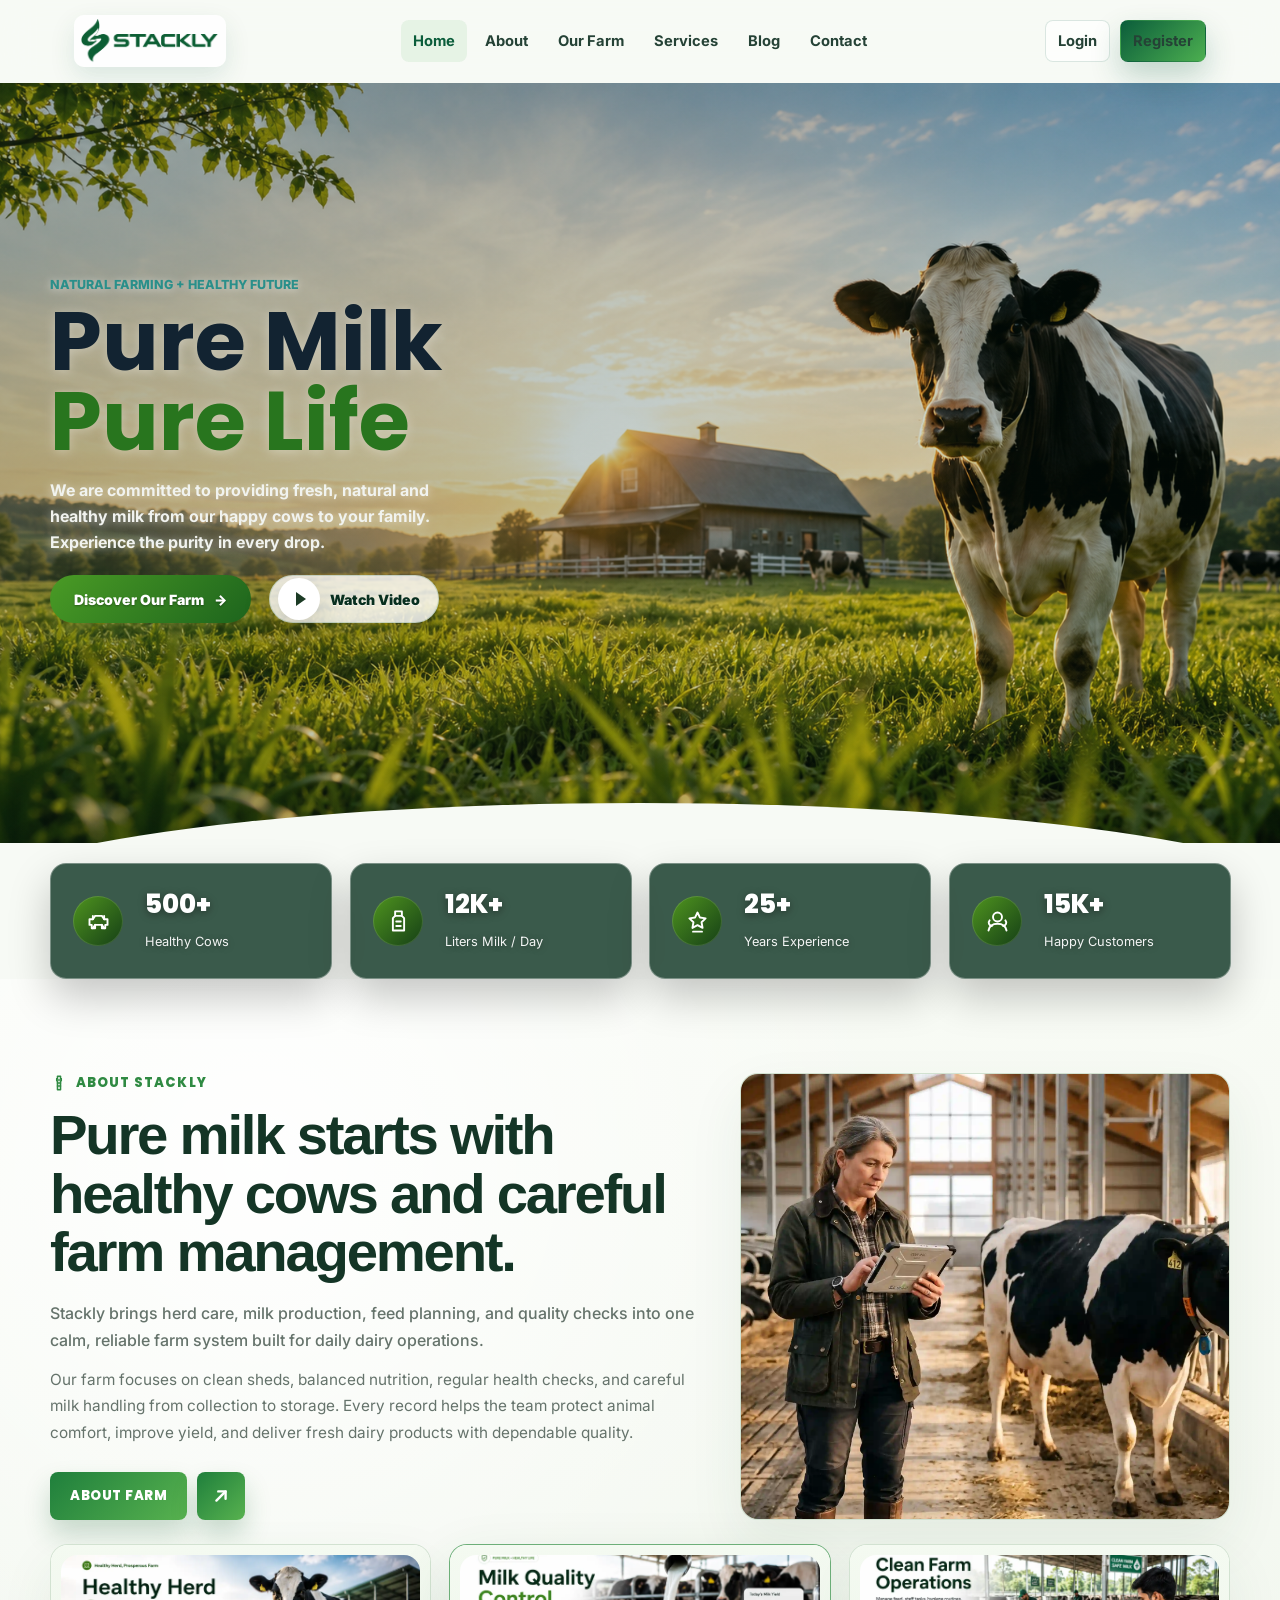
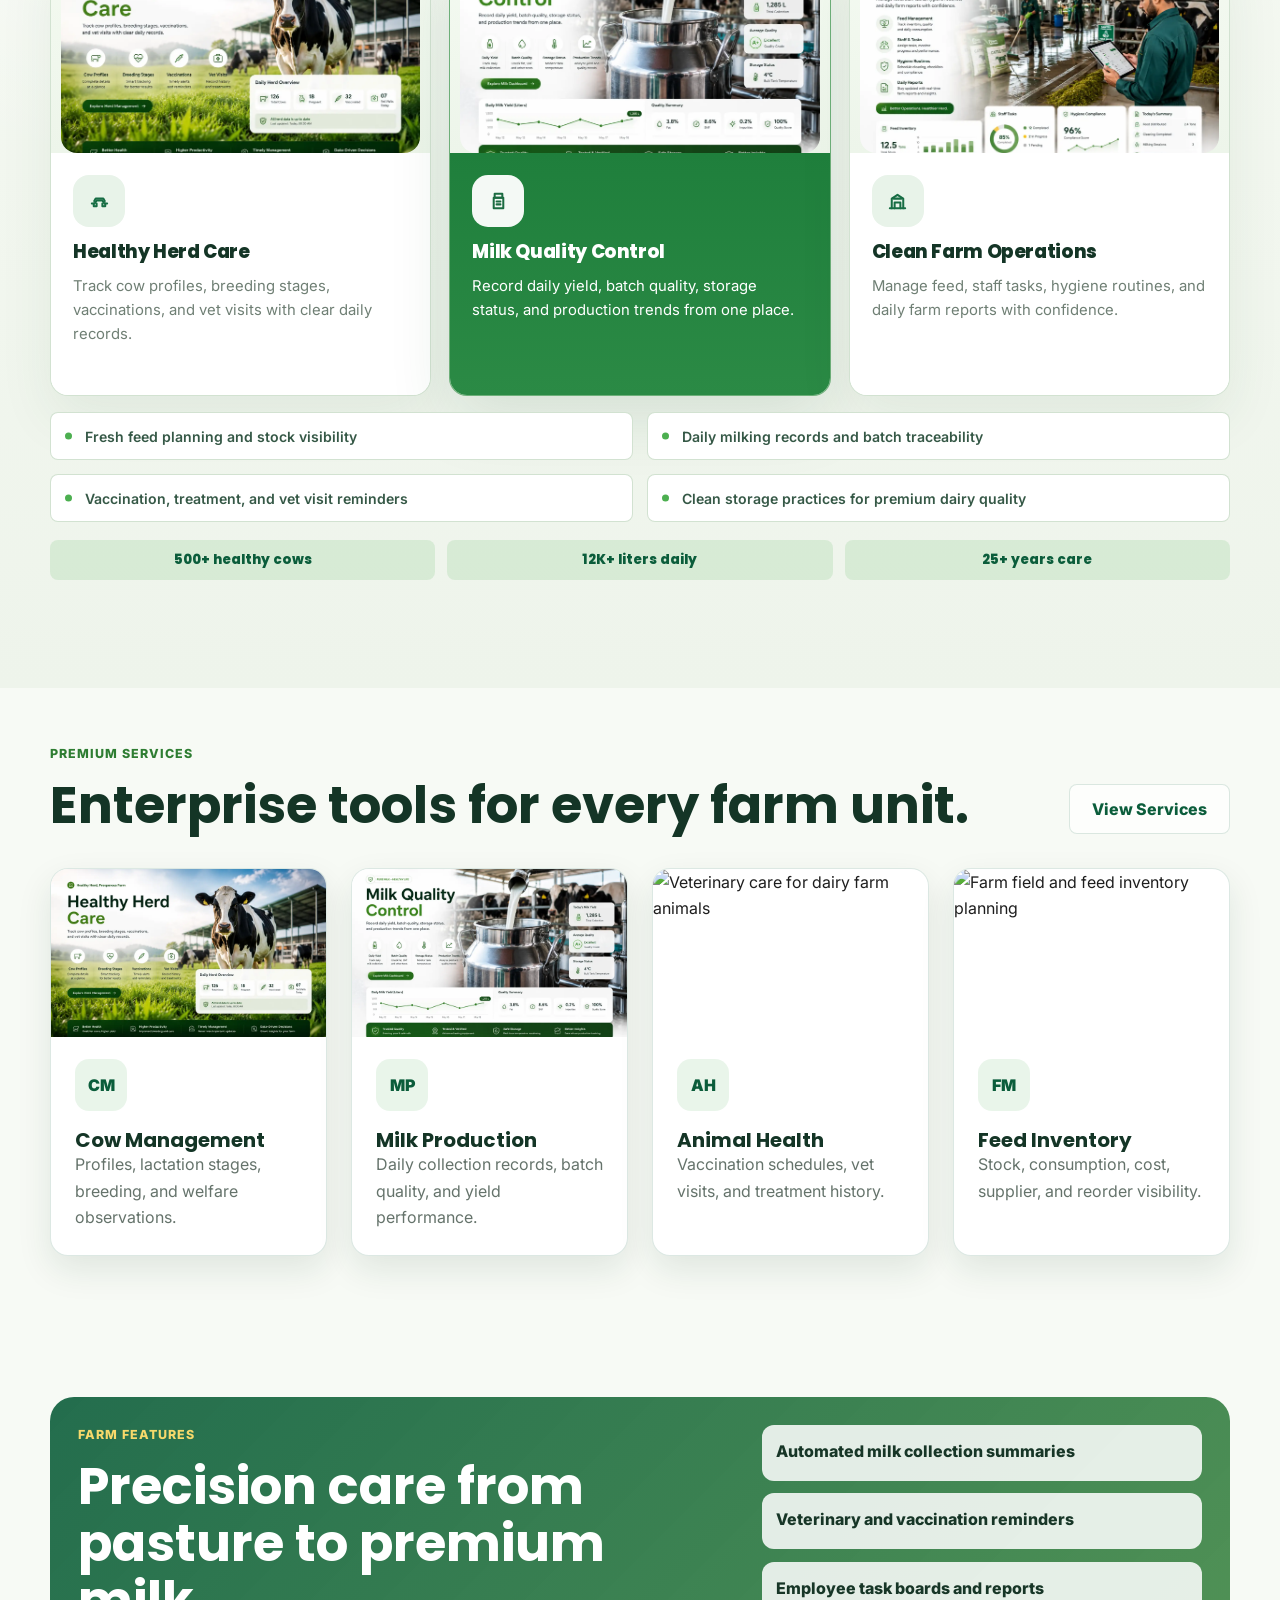
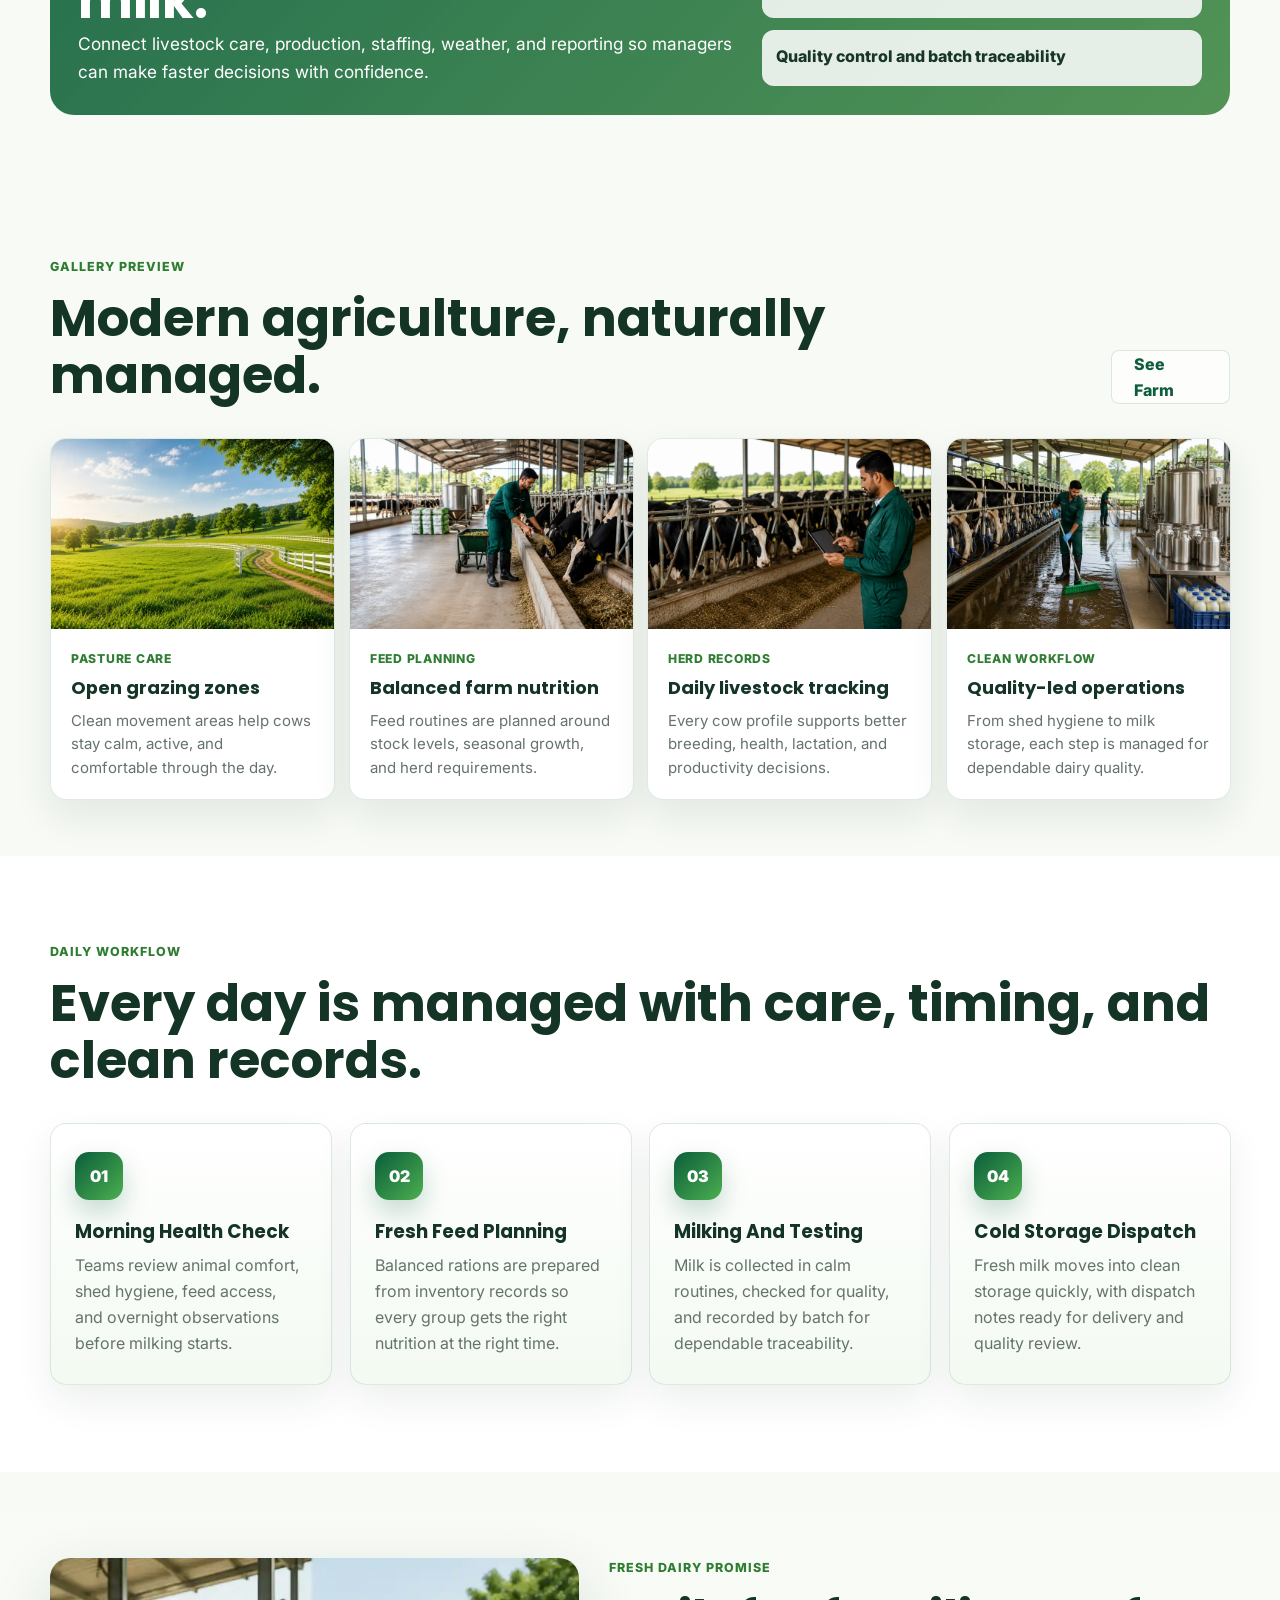
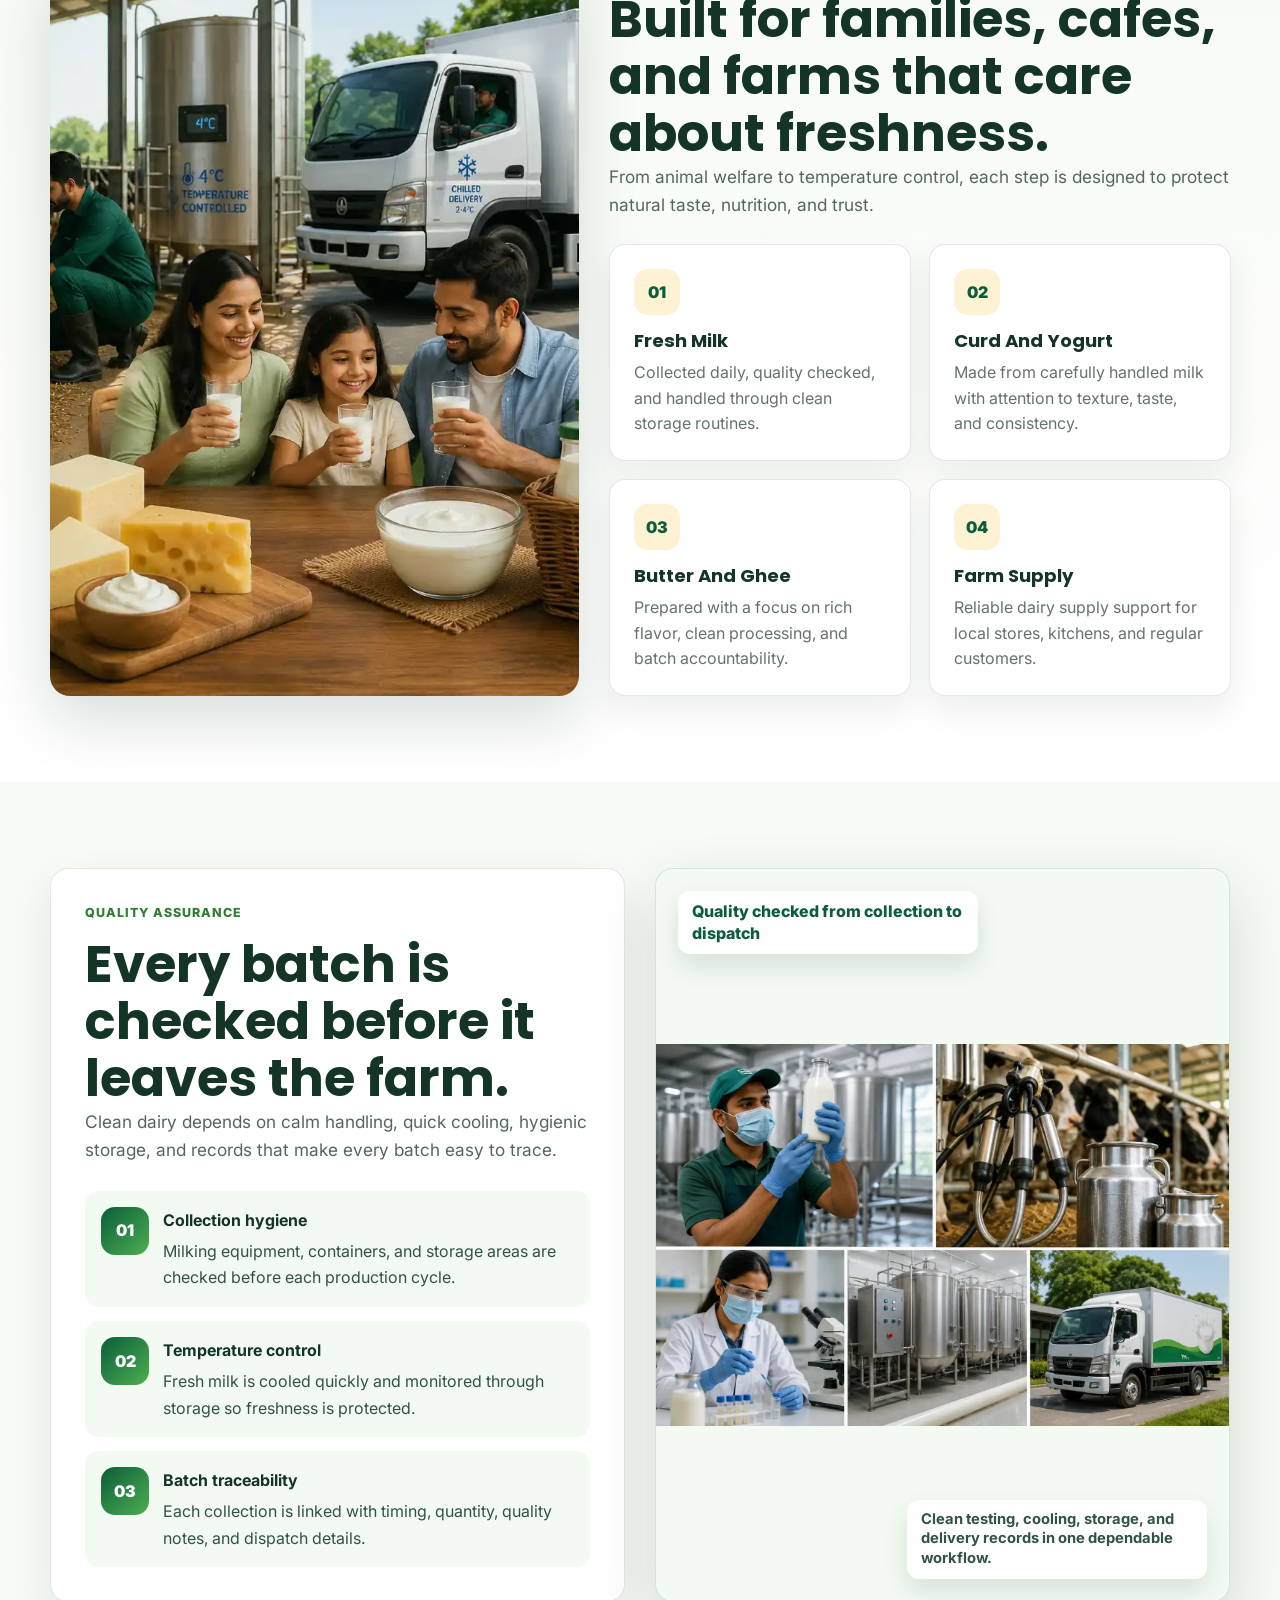
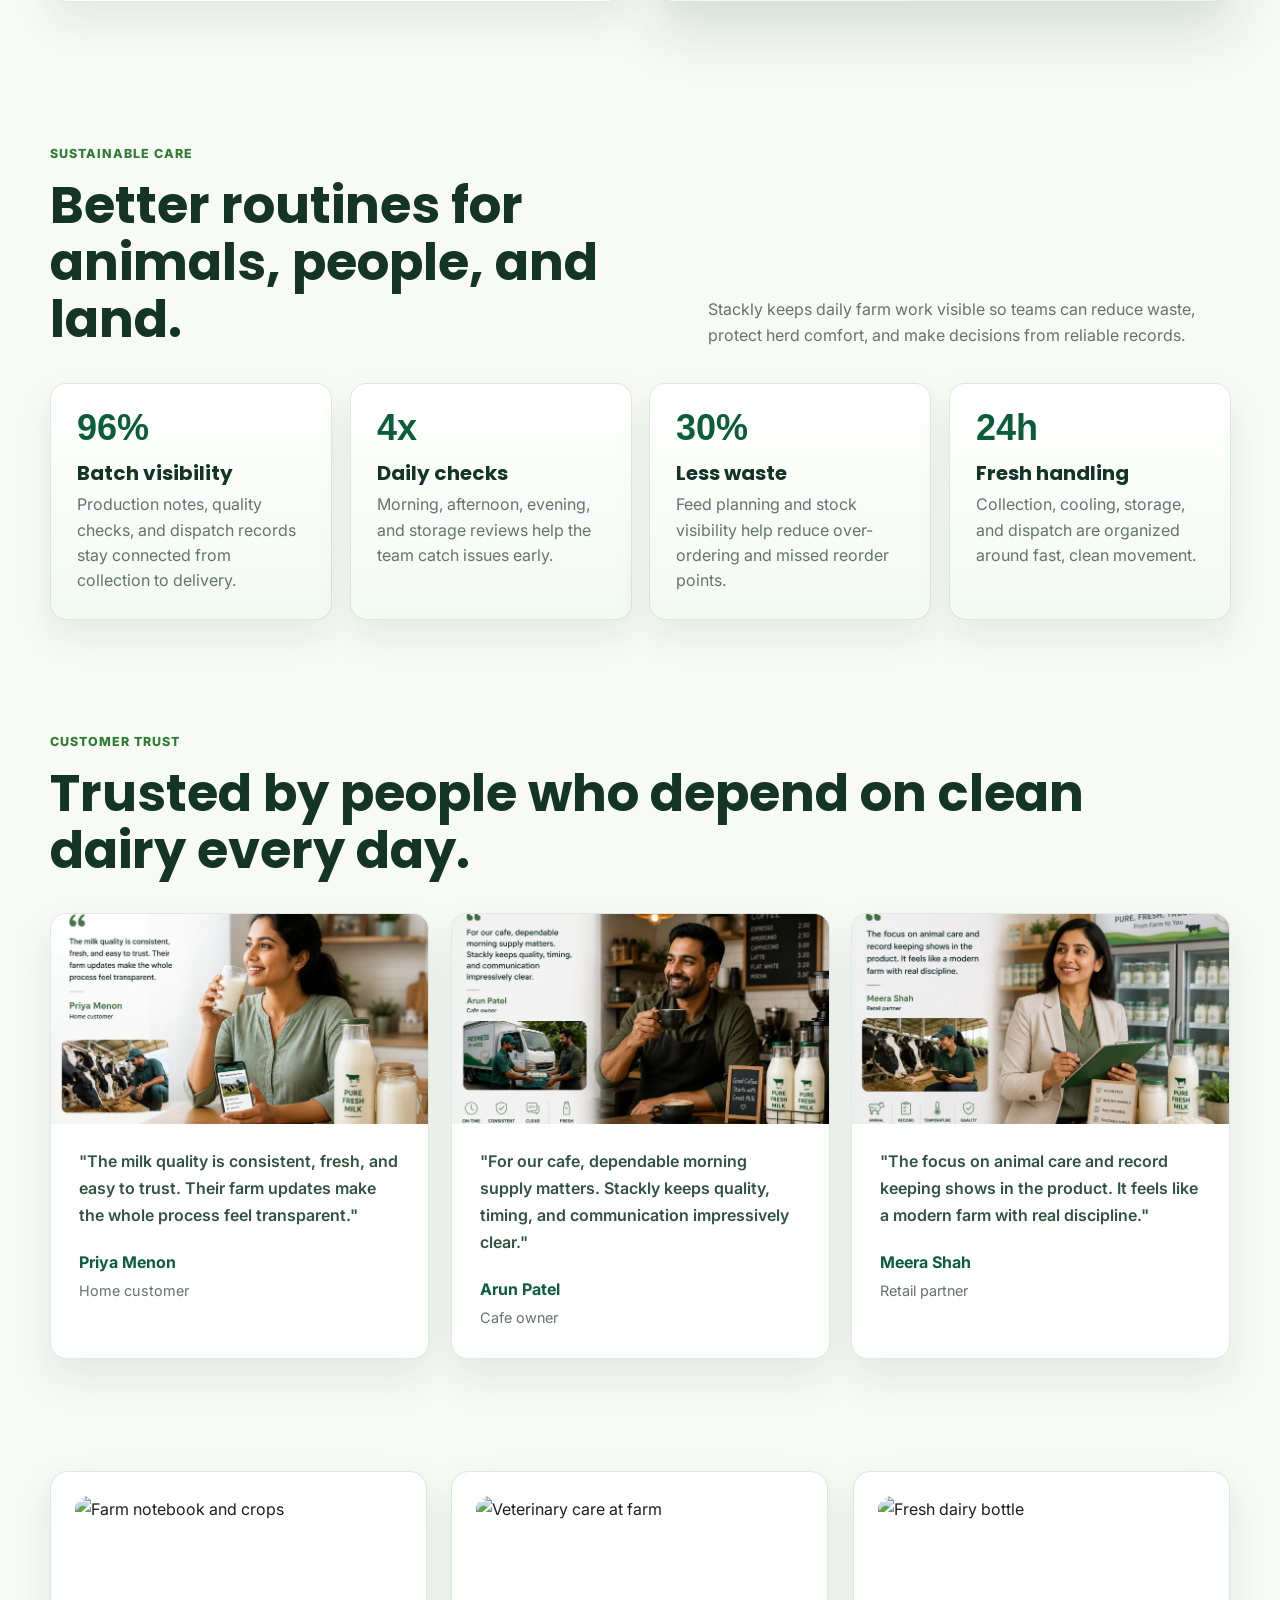
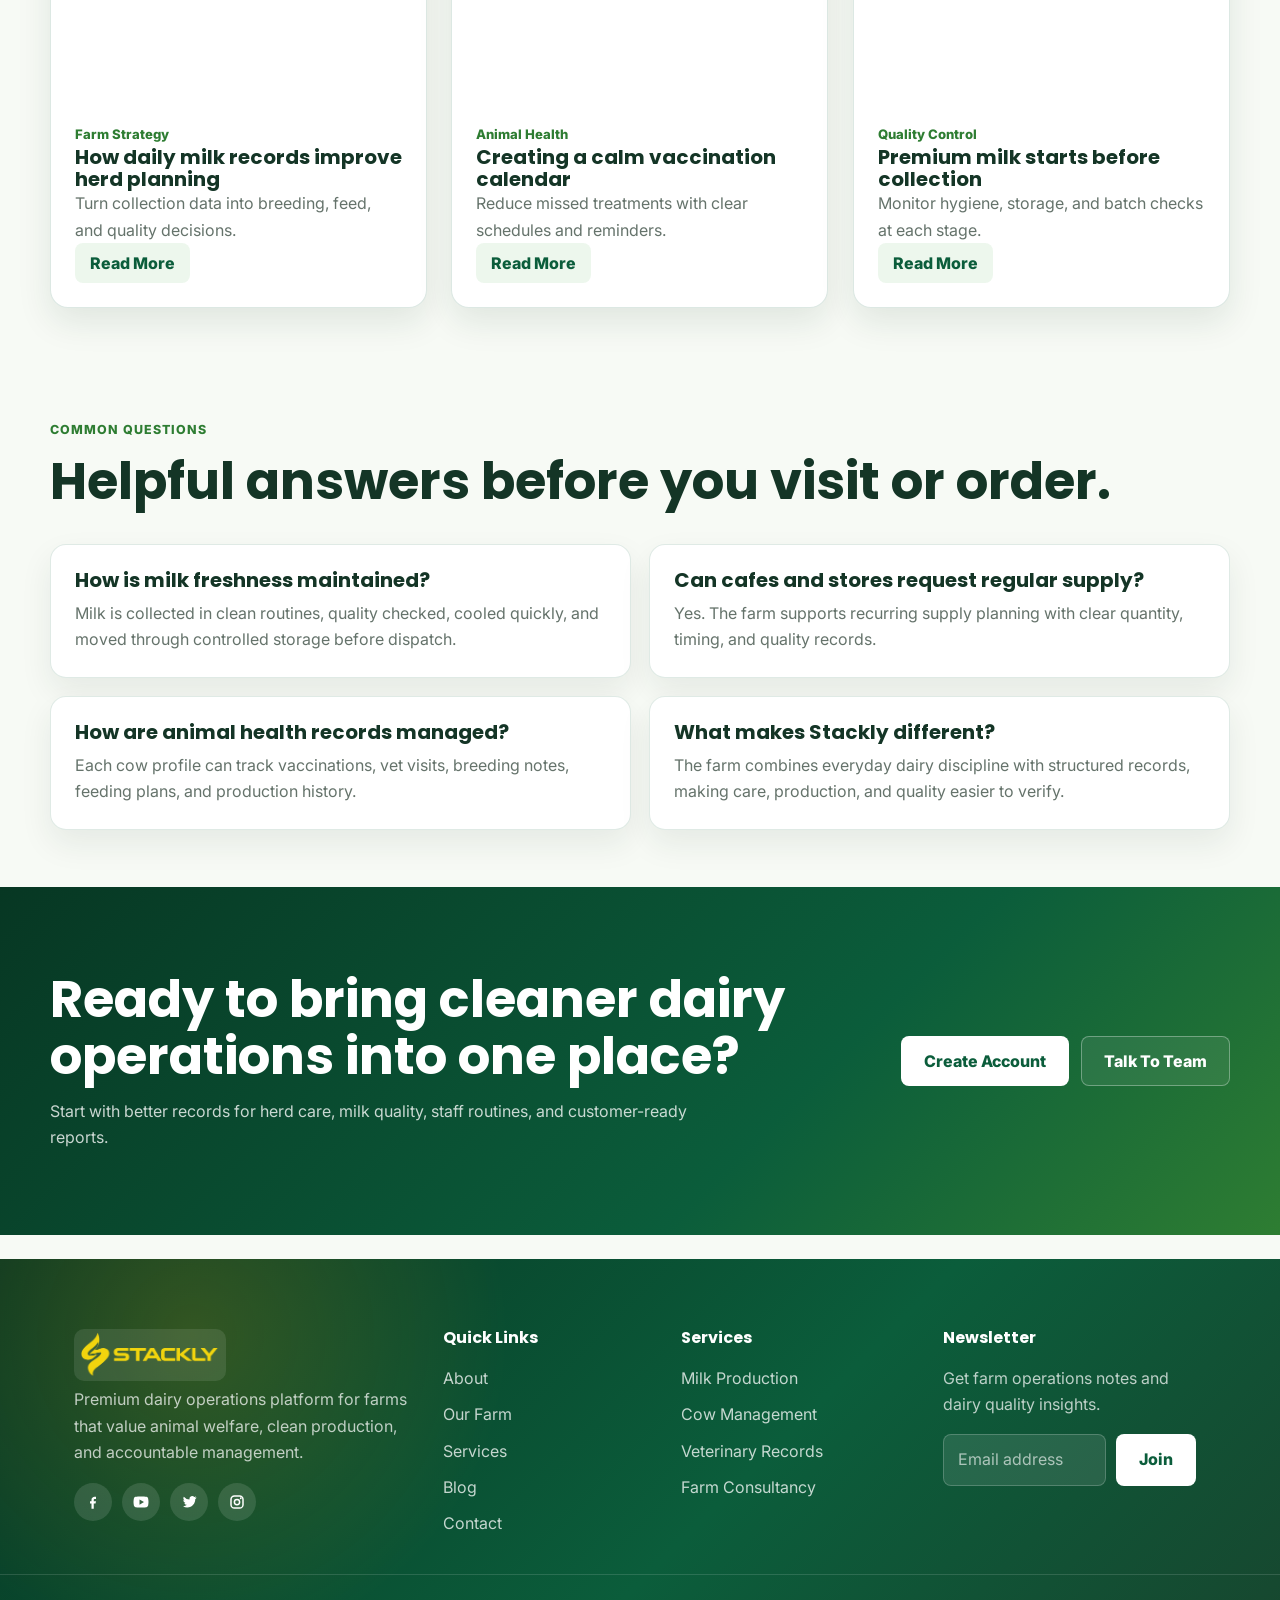
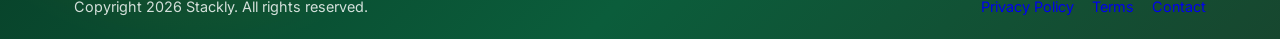
==== commit b8373a56: "changes" ====
--- a/index.html
+++ b/index.html
@@ -823,8 +823,29 @@
       color: #ffffff !important;
     }
 
+    .quality-panel:hover .quality-list li {
+      background: rgba(255, 255, 255, 0.92) !important;
+    }
+
+    .quality-panel:hover .quality-list strong {
+      color: #143526 !important;
+    }
+
+    .quality-panel:hover .quality-list li div {
+      color: #315342 !important;
+    }
+
     .faq-card:hover * {
       color: #ffffff !important;
+    }
+
+    .faq-card:hover {
+      background: #f3faf2 !important;
+    }
+
+    .faq-card:hover h3,
+    .faq-card:hover p {
+      color: #143526 !important;
     }
 
     .quality-image:hover {
@@ -1457,7 +1478,7 @@
 
     <section class="section compact">
       <div class="container">
-        <div class="section-head reveal"><div><p class="section-kicker">Common questions</p><h2>Helpful answers before you visit or order.</h2></div><a class="btn-outline" href="contact.html">Ask Us</a></div>
+        <div class="section-head reveal"><div><p class="section-kicker">Common questions</p><h2>Helpful answers before you visit or order.</h2></div></div>
         <div class="faq-grid">
           <article class="faq-card reveal"><h3>How is milk freshness maintained?</h3><p>Milk is collected in clean routines, quality checked, cooled quickly, and moved through controlled storage before dispatch.</p></article>
           <article class="faq-card reveal"><h3>Can cafes and stores request regular supply?</h3><p>Yes. The farm supports recurring supply planning with clear quantity, timing, and quality records.</p></article>
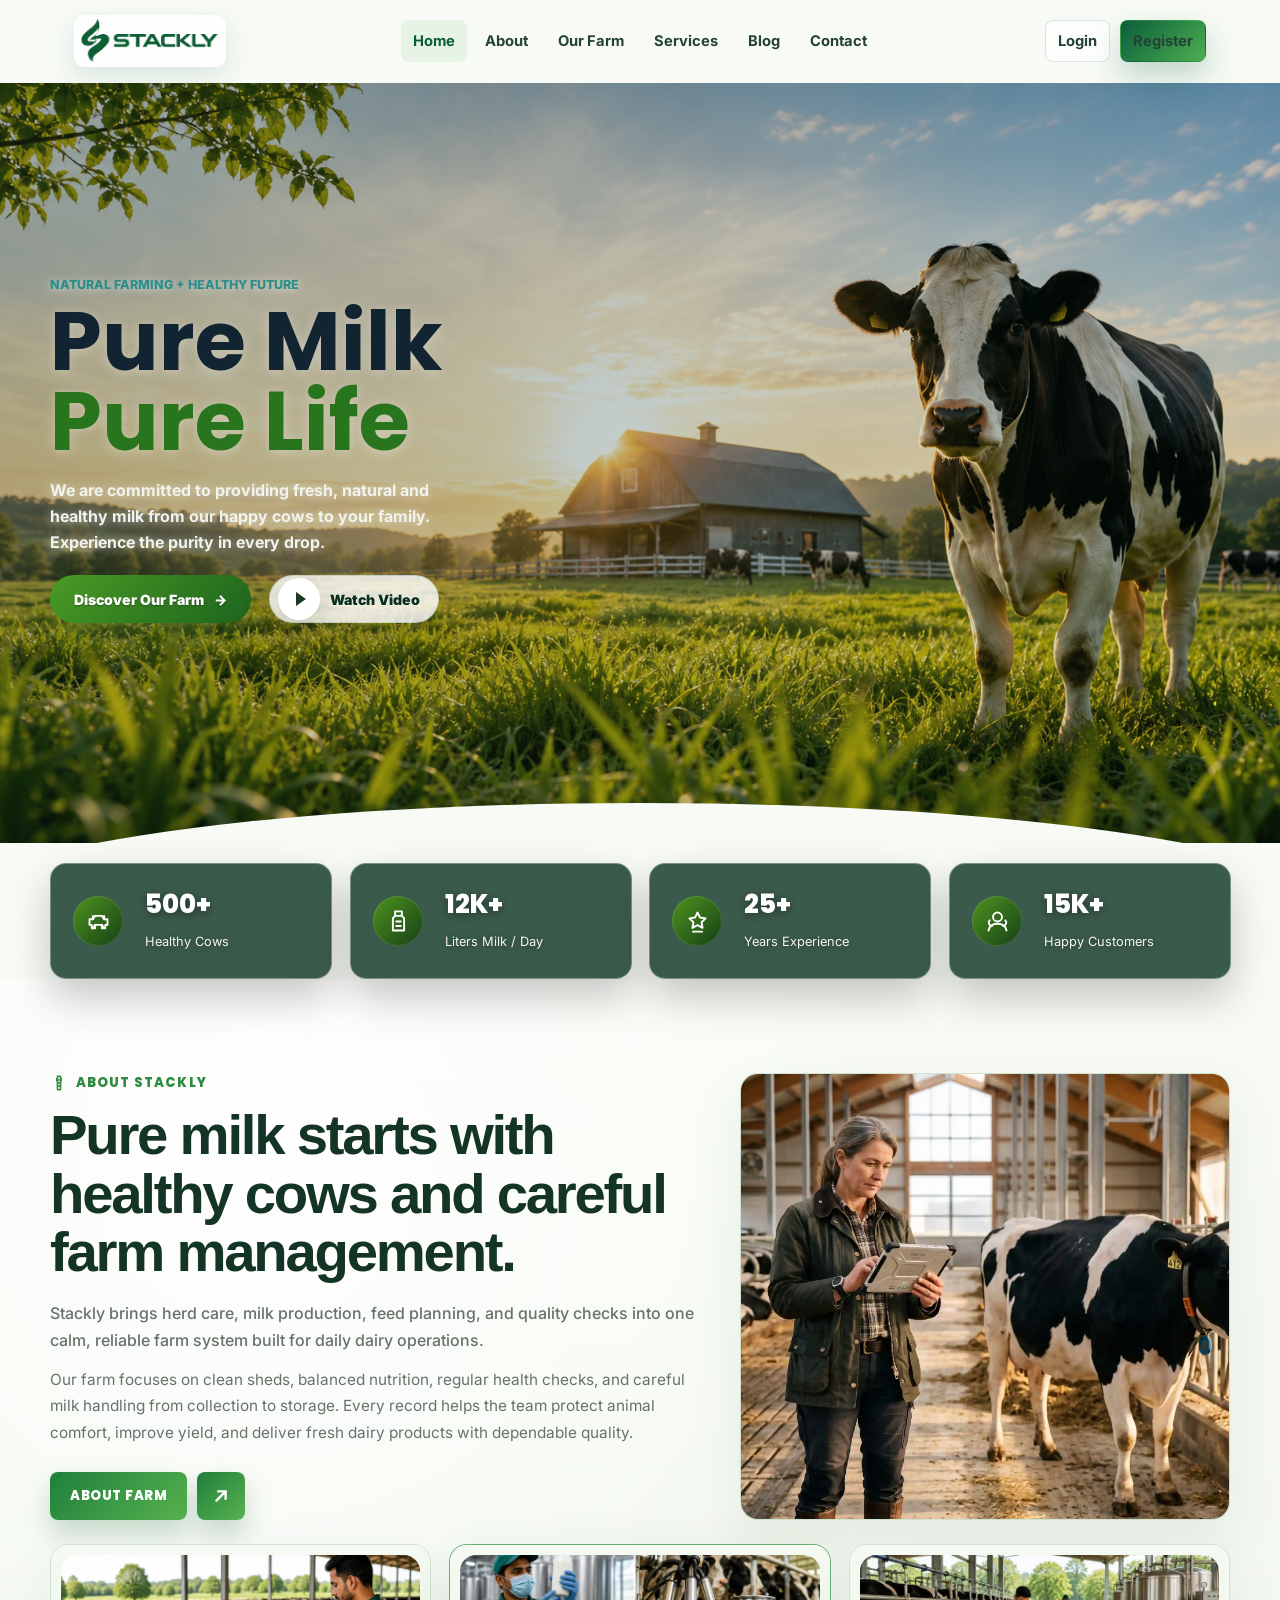
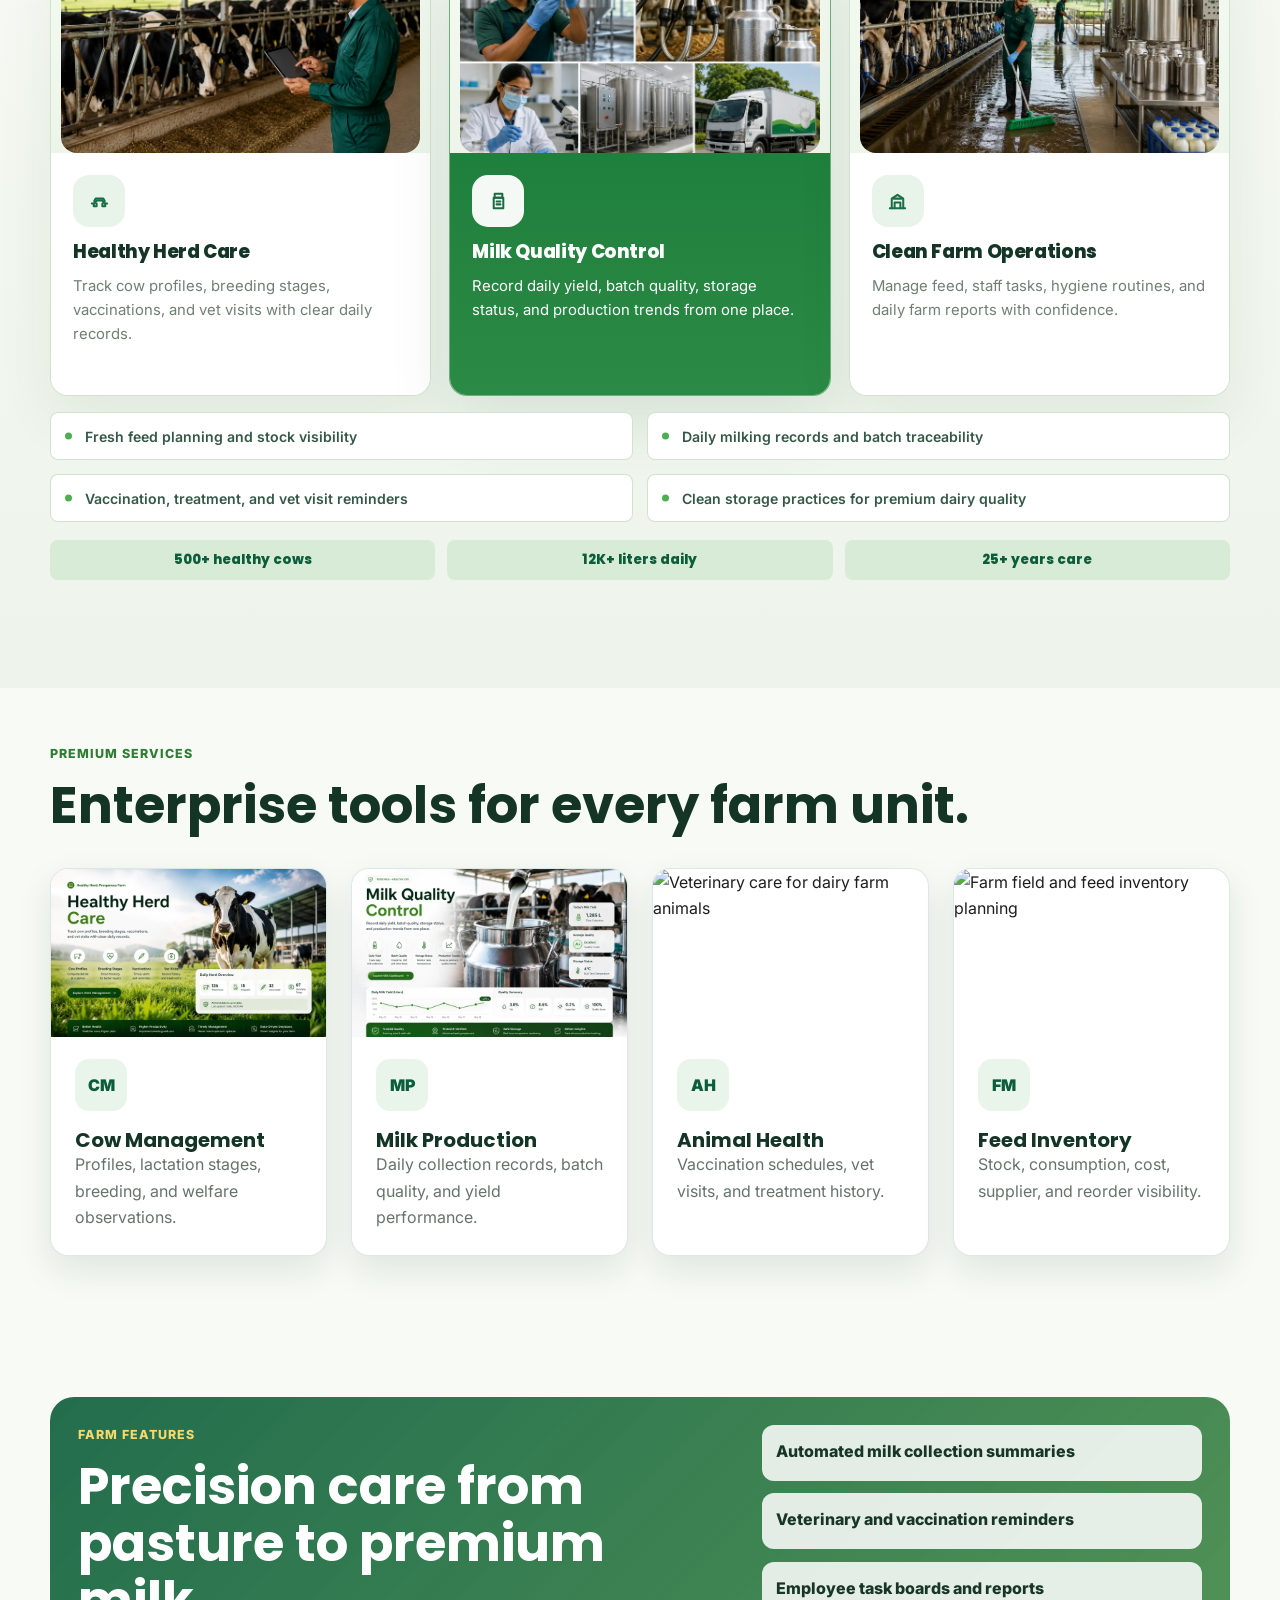
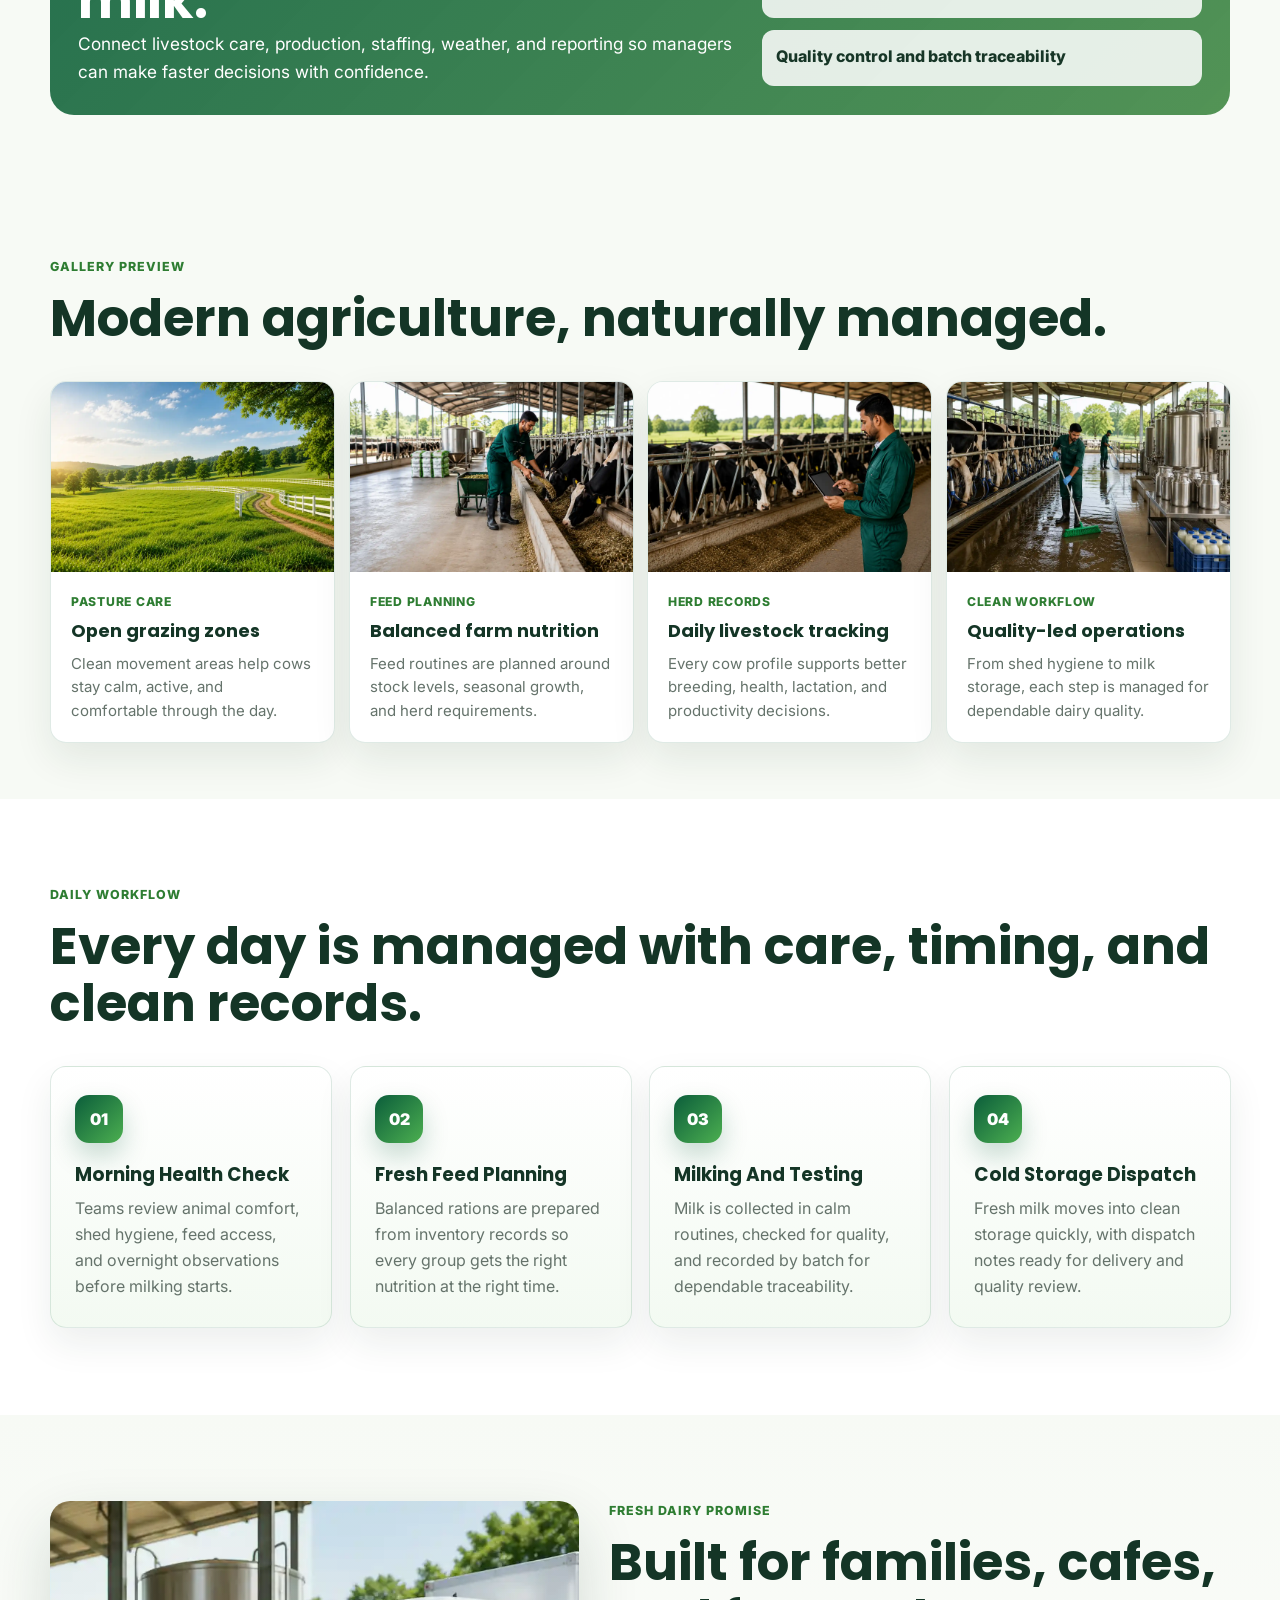
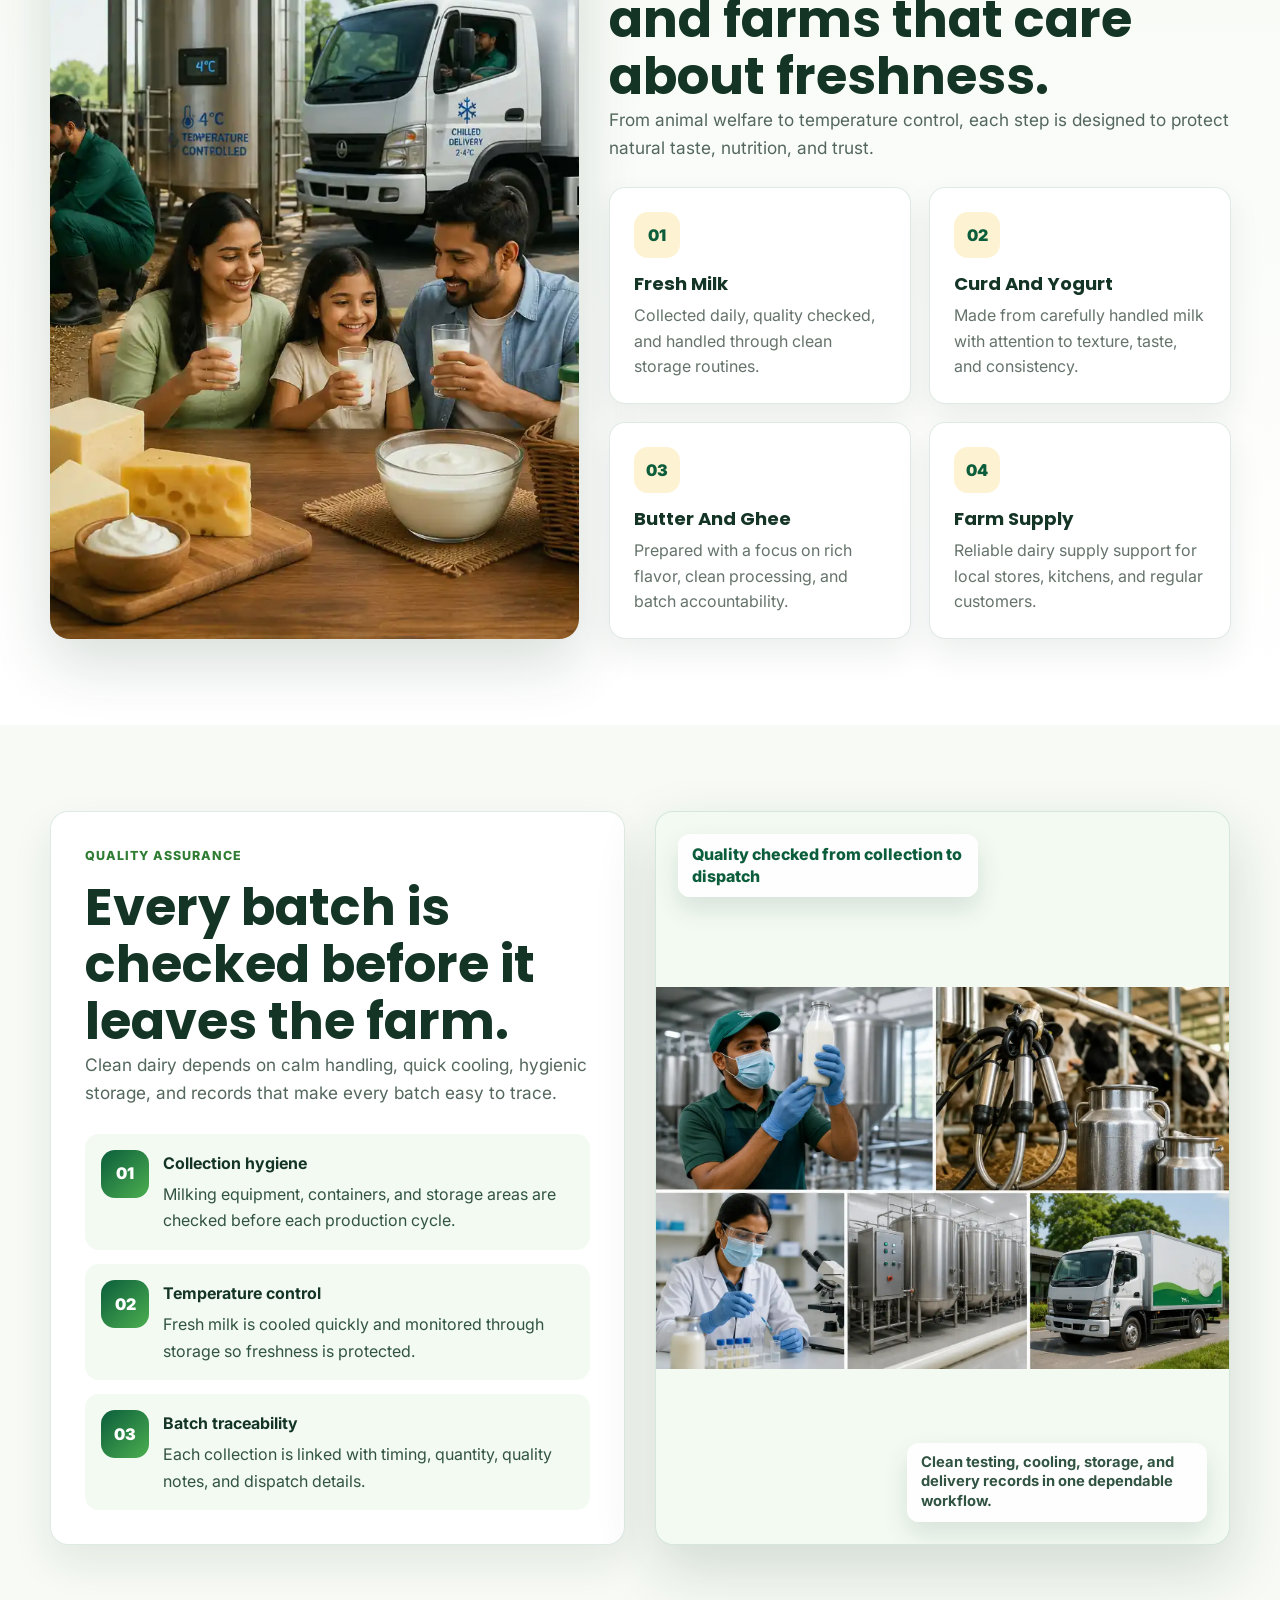
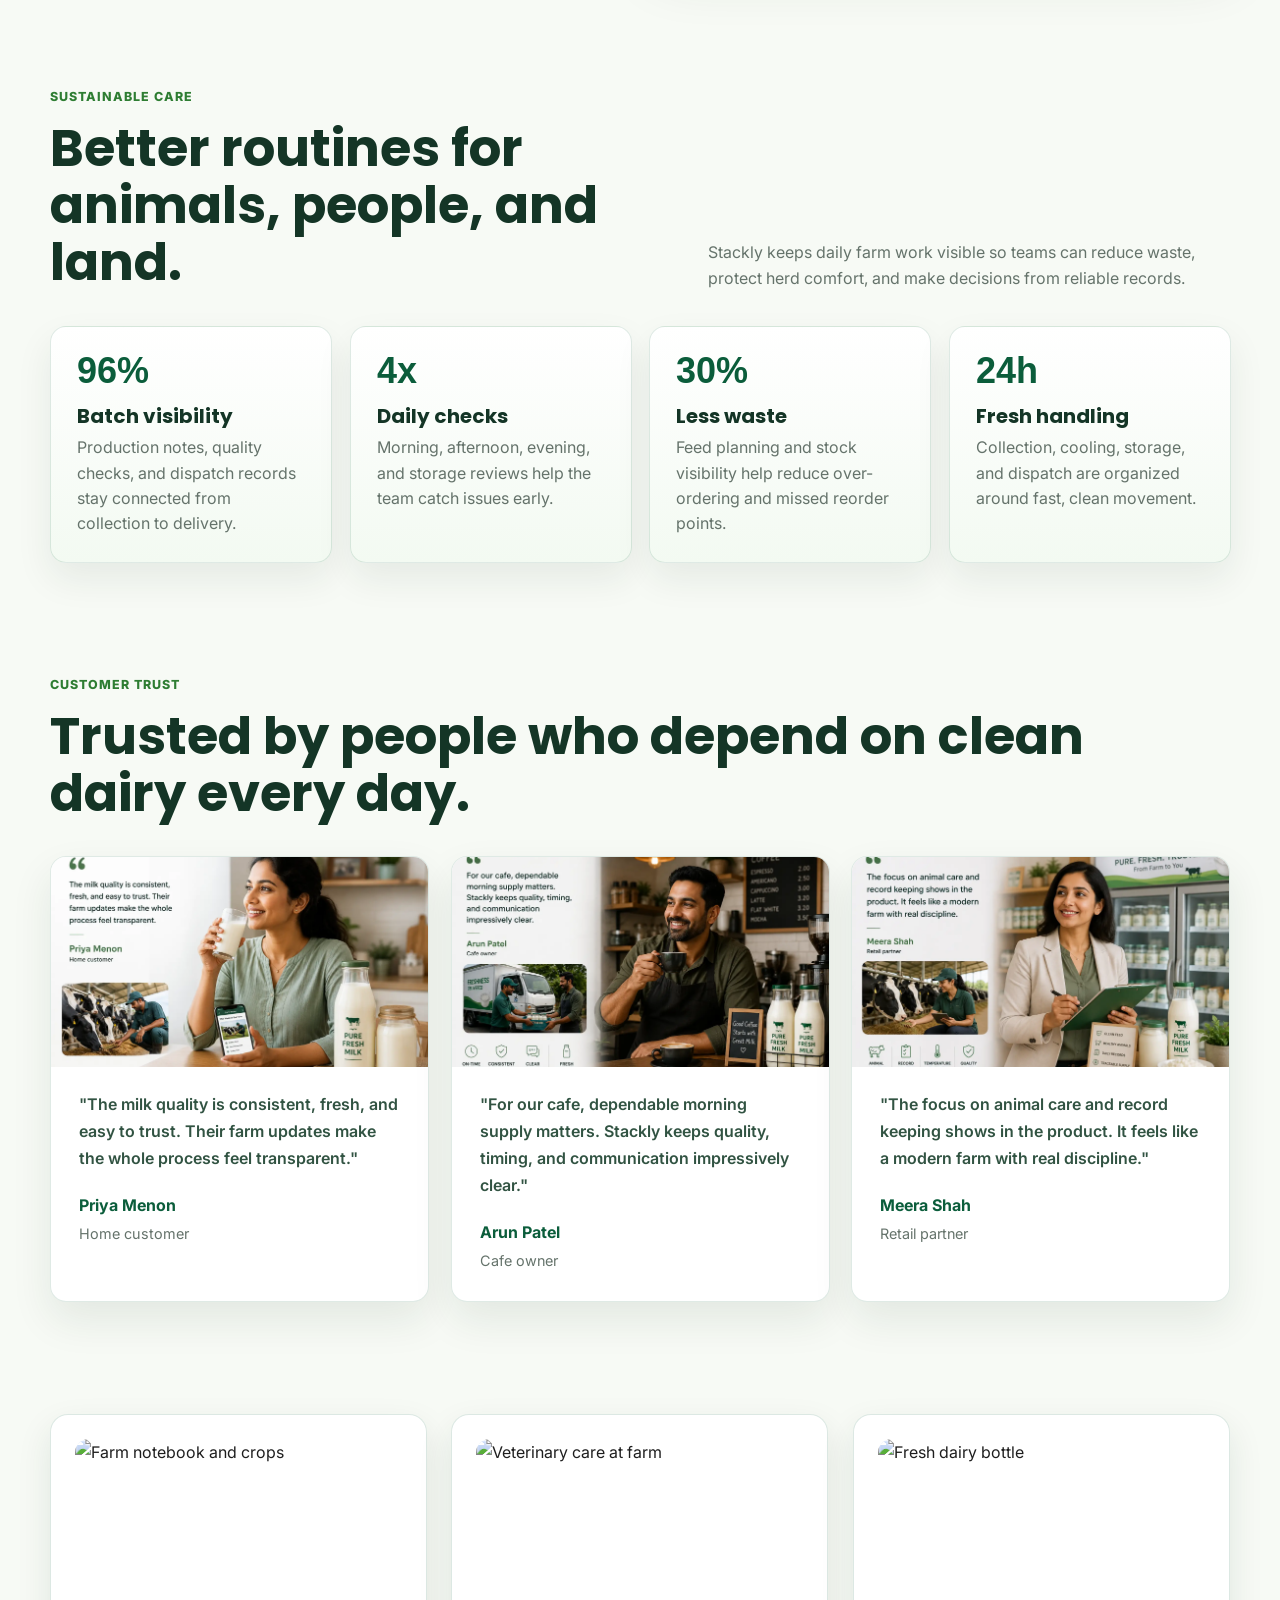
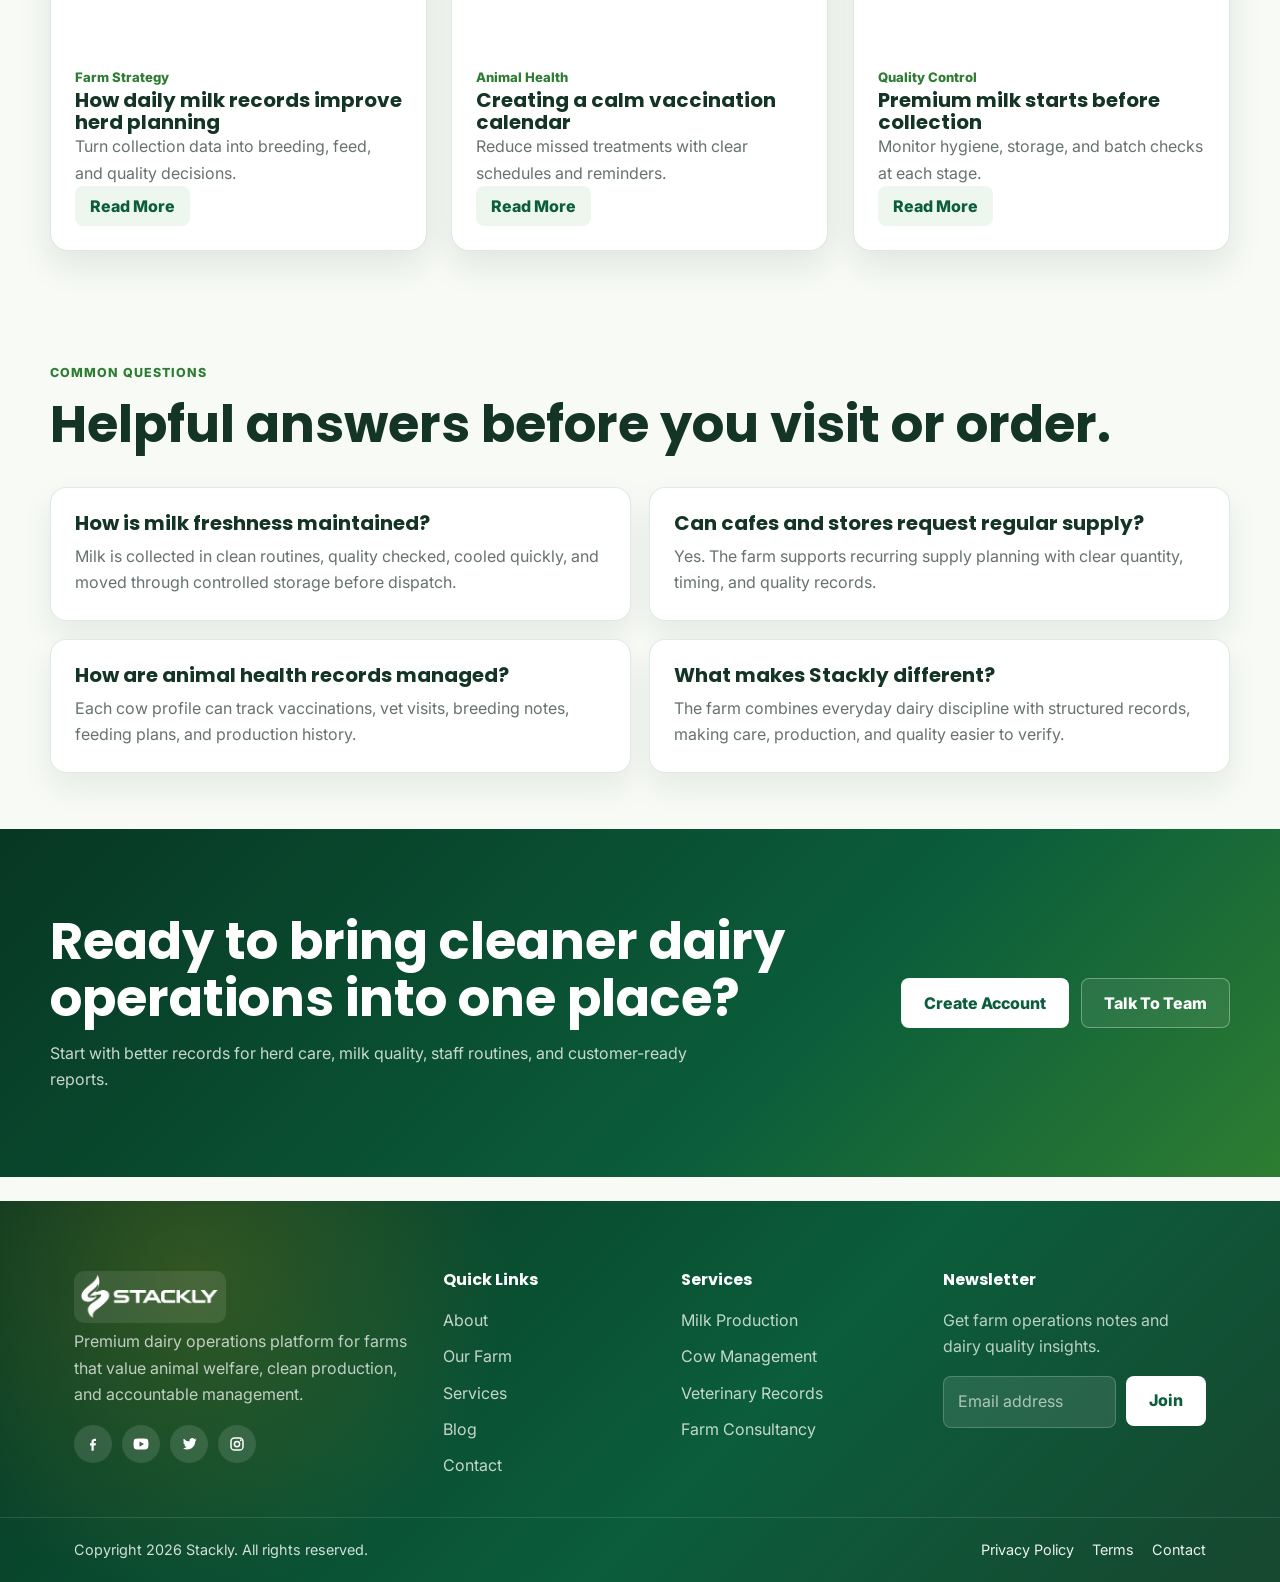
==== commit 6b4c06e9: "bugs report" ====
--- a/index.html
+++ b/index.html
@@ -1302,7 +1302,7 @@
         <div class="about-cards reveal">
           <article class="about-card">
             <div class="about-card-media">
-              <img src="assets/images/healthy-herd-care-hero.webp" alt="Healthy herd care in a dairy farm">
+              <img src="assets/images/herd-records-background.webp" alt="Healthy herd care in a dairy farm">
             </div>
             <div class="about-card-body">
               <span class="about-card-icon" aria-hidden="true">
@@ -1319,7 +1319,7 @@
           </article>
           <article class="about-card about-card--featured">
             <div class="about-card-media">
-              <img src="assets/images/milk-quality-control-hero.webp" alt="Milk quality control and production records">
+              <img src="assets/images/quality-assurance-collage.webp" alt="Milk quality control and production records">
             </div>
             <div class="about-card-body">
               <span class="about-card-icon" aria-hidden="true">
@@ -1336,7 +1336,7 @@
           </article>
           <article class="about-card">
             <div class="about-card-media">
-              <img src="assets/images/clean-farm-operations-hero.webp" alt="Clean farm operations with staff management">
+              <img src="assets/images/clean-workflow-quality-led-operations.webp" alt="Clean farm operations with staff management">
             </div>
             <div class="about-card-body">
               <span class="about-card-icon" aria-hidden="true">
@@ -1368,7 +1368,7 @@
 
     <section class="section compact">
       <div class="container">
-        <div class="section-head reveal"><div><p class="section-kicker">Premium services</p><h2>Enterprise tools for every farm unit.</h2></div><a class="btn-outline" href="services.html">View Services</a></div>
+        <div class="section-head reveal"><div><p class="section-kicker">Premium services</p><h2>Enterprise tools for every farm unit.</h2></div></div>
         <div class="grid-4 home-services-grid">
           <article class="card service-card reveal" role="link" tabindex="0" onclick="location.href='404.html'" onkeydown="if(event.key==='Enter'){location.href='404.html'}"><img class="service-card-img" src="assets/images/healthy-herd-care-hero.webp" alt="Dairy cows tracked for herd management"><span class="icon-box">CM</span><h3>Cow Management</h3><p>Profiles, lactation stages, breeding, and welfare observations.</p></article>
           <article class="card service-card reveal" role="link" tabindex="0" onclick="location.href='404.html'" onkeydown="if(event.key==='Enter'){location.href='404.html'}"><img class="service-card-img" src="assets/images/milk-quality-control-hero.webp" alt="Milk production and quality control process"><span class="icon-box">MP</span><h3>Milk Production</h3><p>Daily collection records, batch quality, and yield performance.</p></article>
@@ -1387,7 +1387,7 @@
 
     <section class="section compact">
       <div class="container">
-        <div class="section-head reveal"><div><p class="section-kicker">Gallery preview</p><h2>Modern agriculture, naturally managed.</h2></div><a class="btn-outline" href="our-farm.html">See Farm</a></div>
+        <div class="section-head reveal"><div><p class="section-kicker">Gallery preview</p><h2>Modern agriculture, naturally managed.</h2></div></div>
         <div class="gallery-grid reveal">
           <article class="gallery-card"><img src="assets/images/pasture-care-background.webp" alt="Cow in open pasture"><div class="gallery-card-body"><span class="meta">Pasture care</span><h3>Open grazing zones</h3><p>Clean movement areas help cows stay calm, active, and comfortable through the day.</p></div></article>
           <article class="gallery-card"><img src="assets/images/feed-planning-background.webp" alt="Agricultural field at sunrise"><div class="gallery-card-body"><span class="meta">Feed planning</span><h3>Balanced farm nutrition</h3><p>Feed routines are planned around stock levels, seasonal growth, and herd requirements.</p></div></article>
--- a/css/style.css
+++ b/css/style.css
@@ -3,7 +3,7 @@
 @import url("./header.css");
 @import url("./footer.css");
 @import url("./animations.css");
-@import url("./pages.css?v=4");
+@import url("./pages.css?v=5");
 @import url("./responsive.css?v=4");
 
 * {
